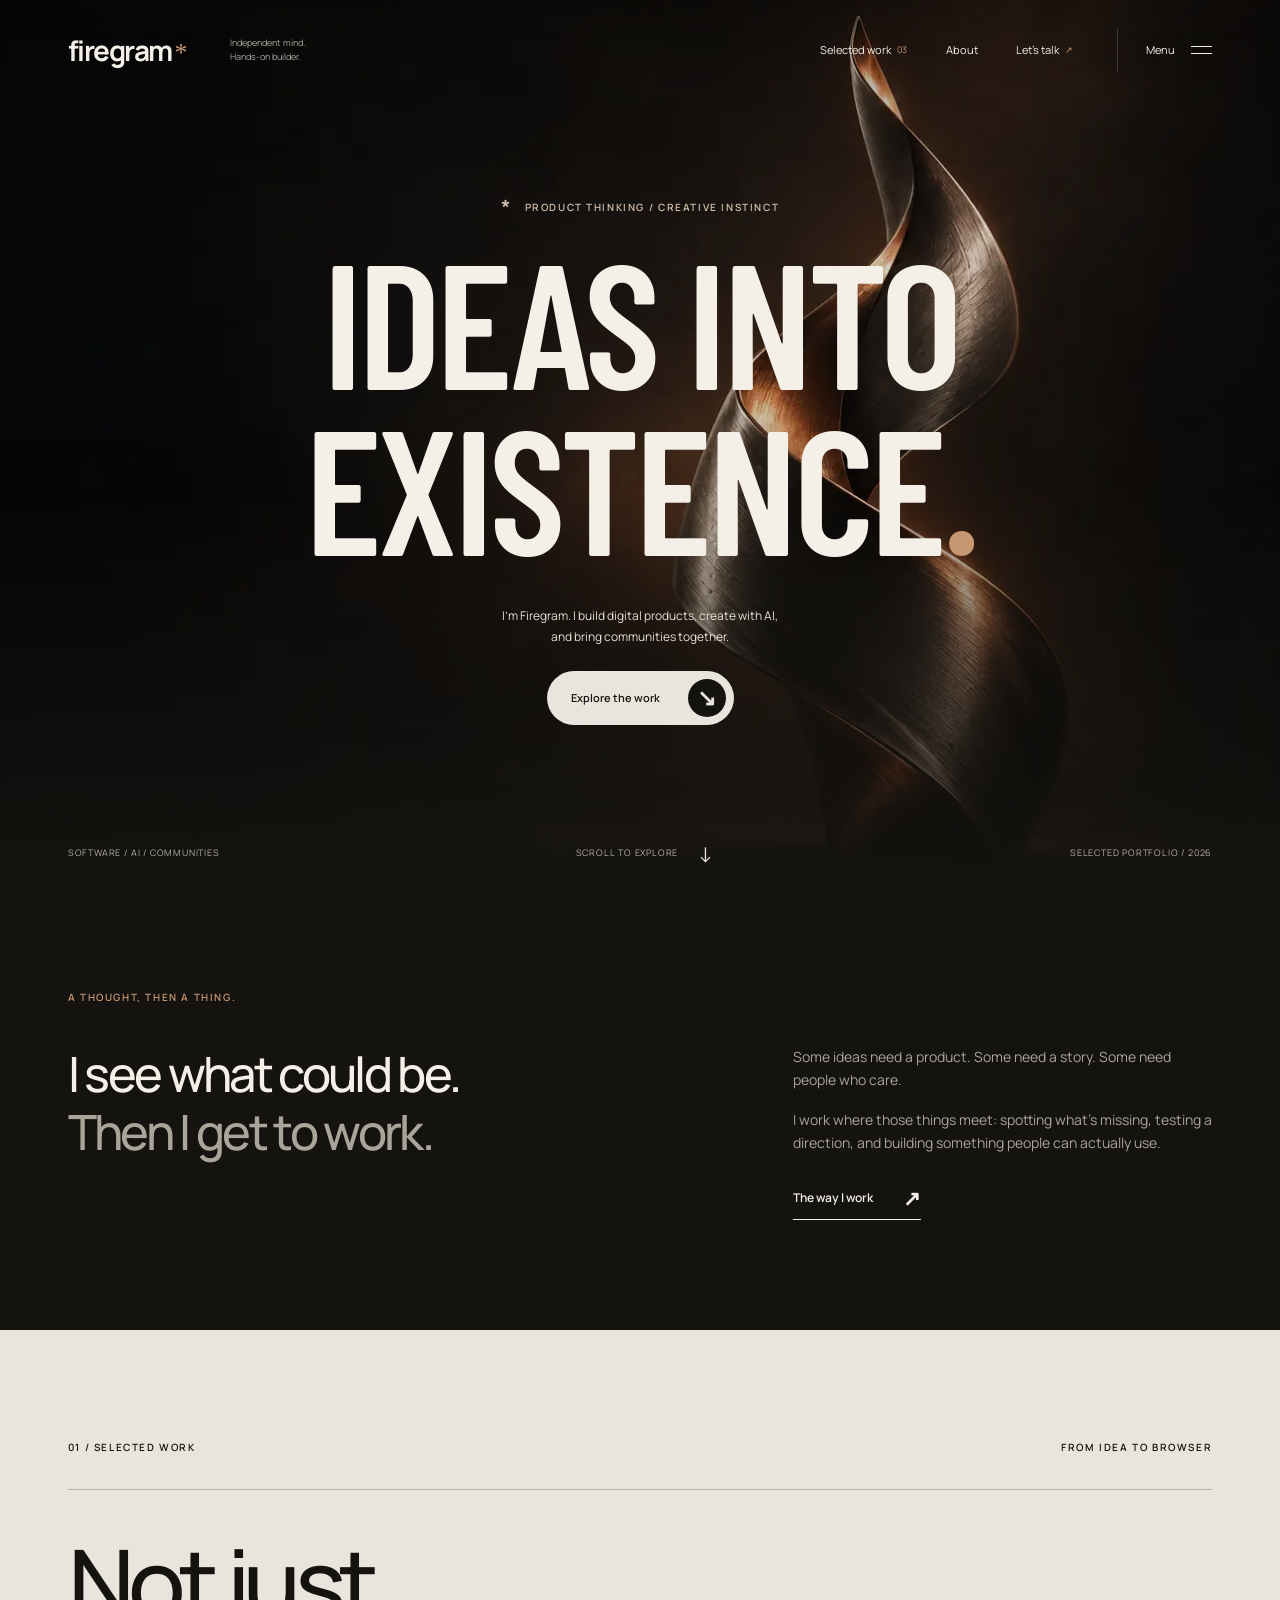
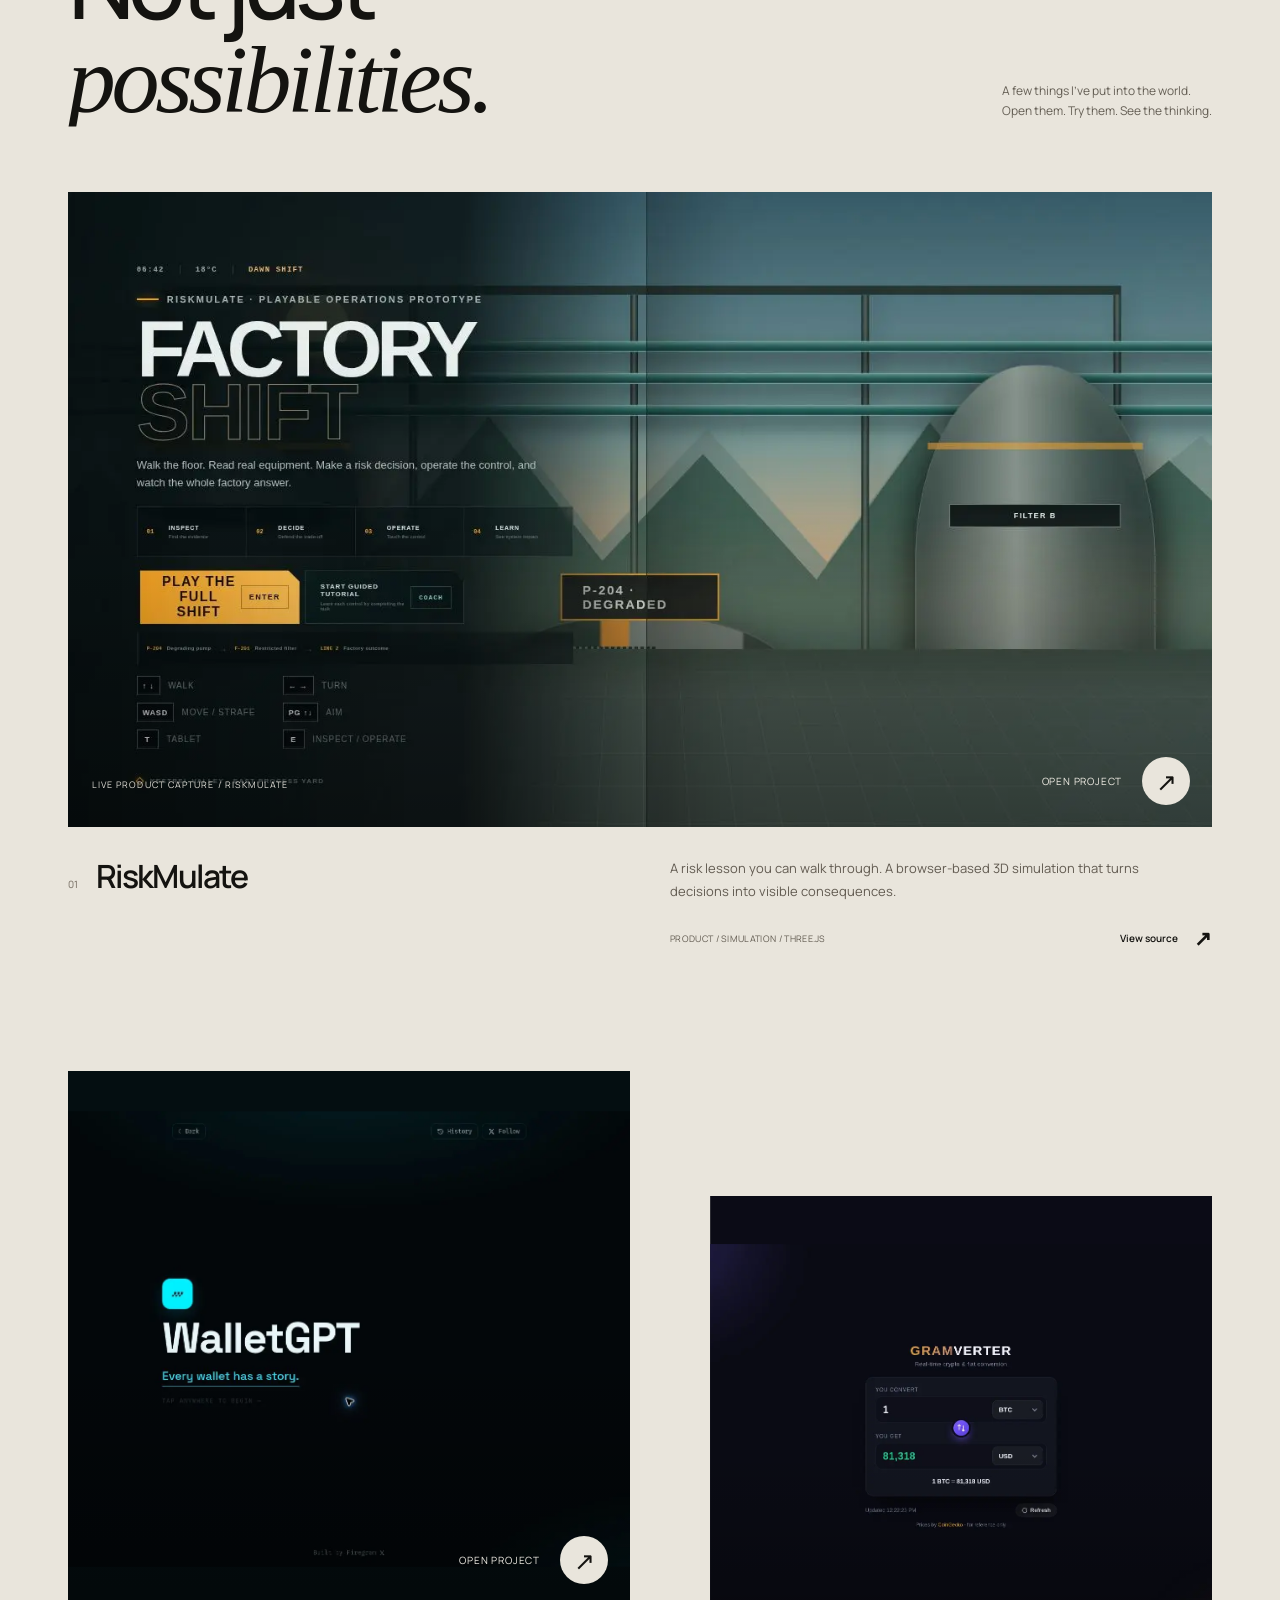
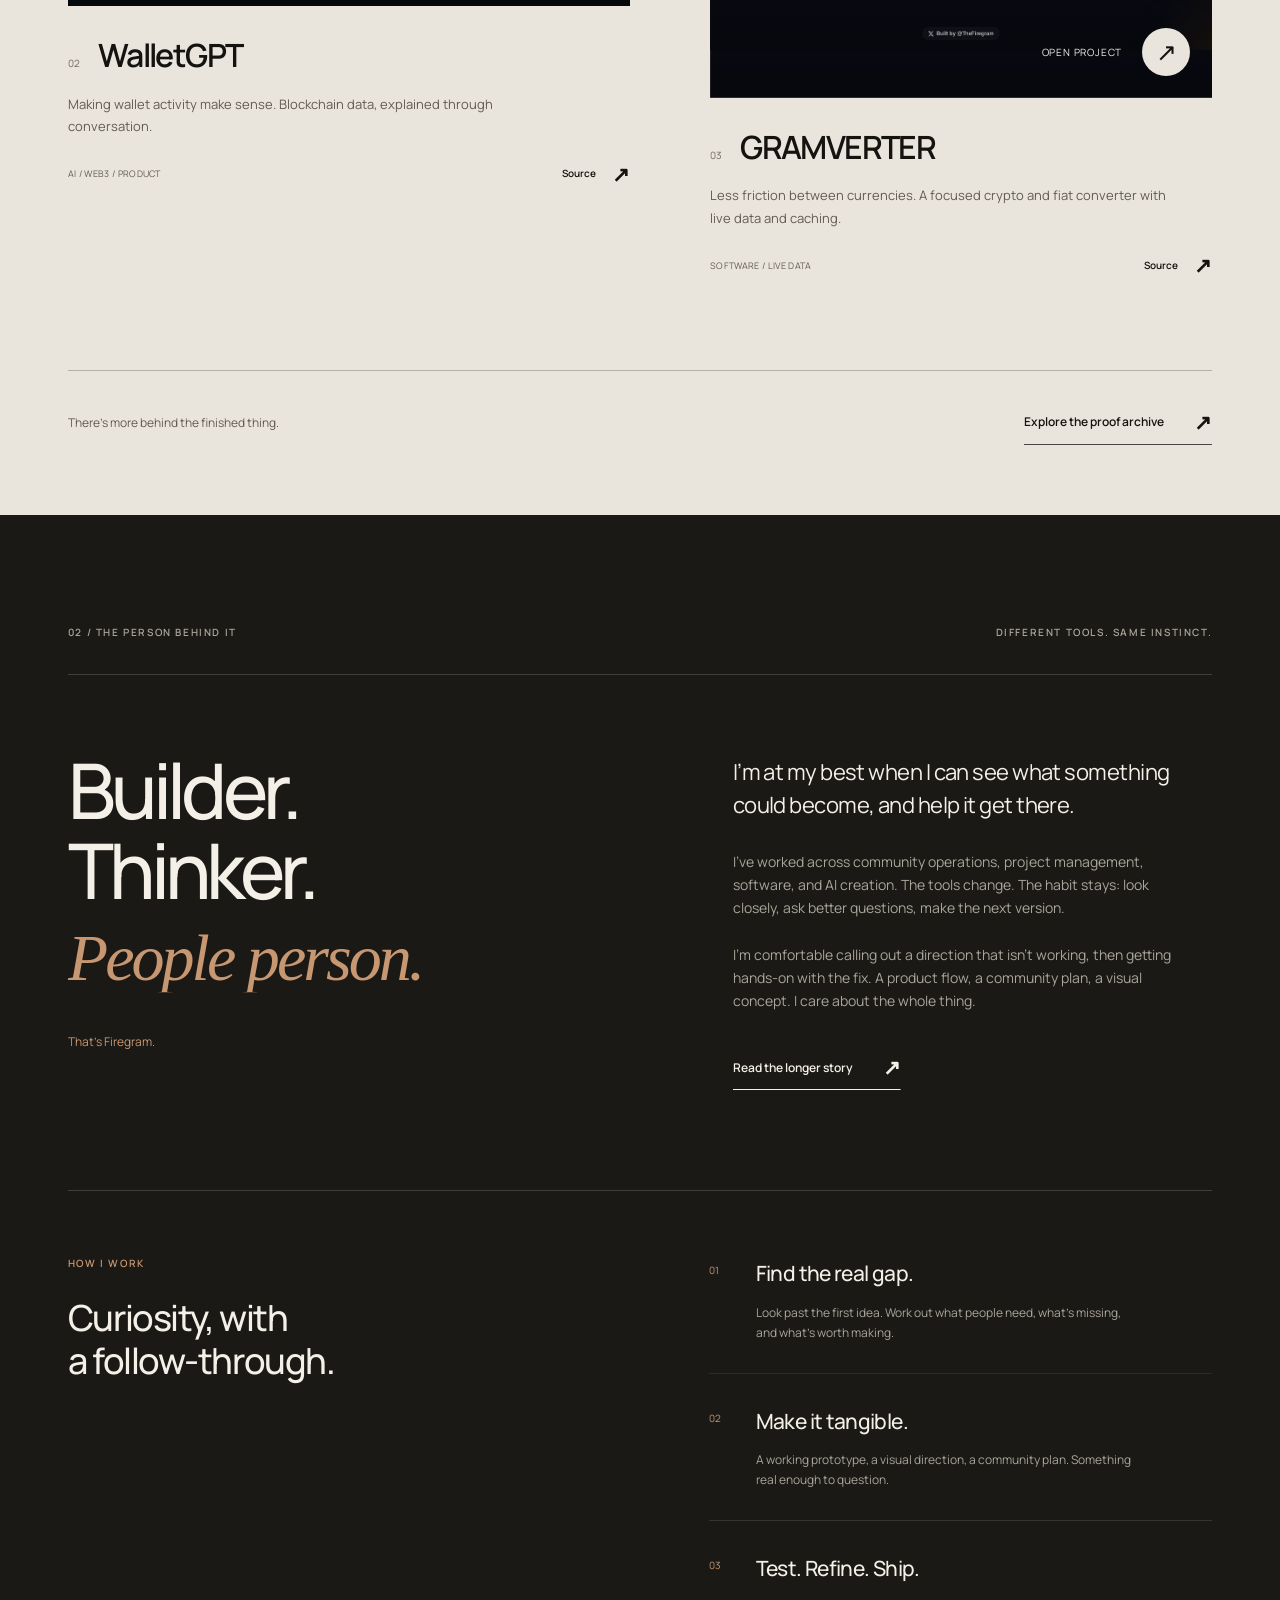
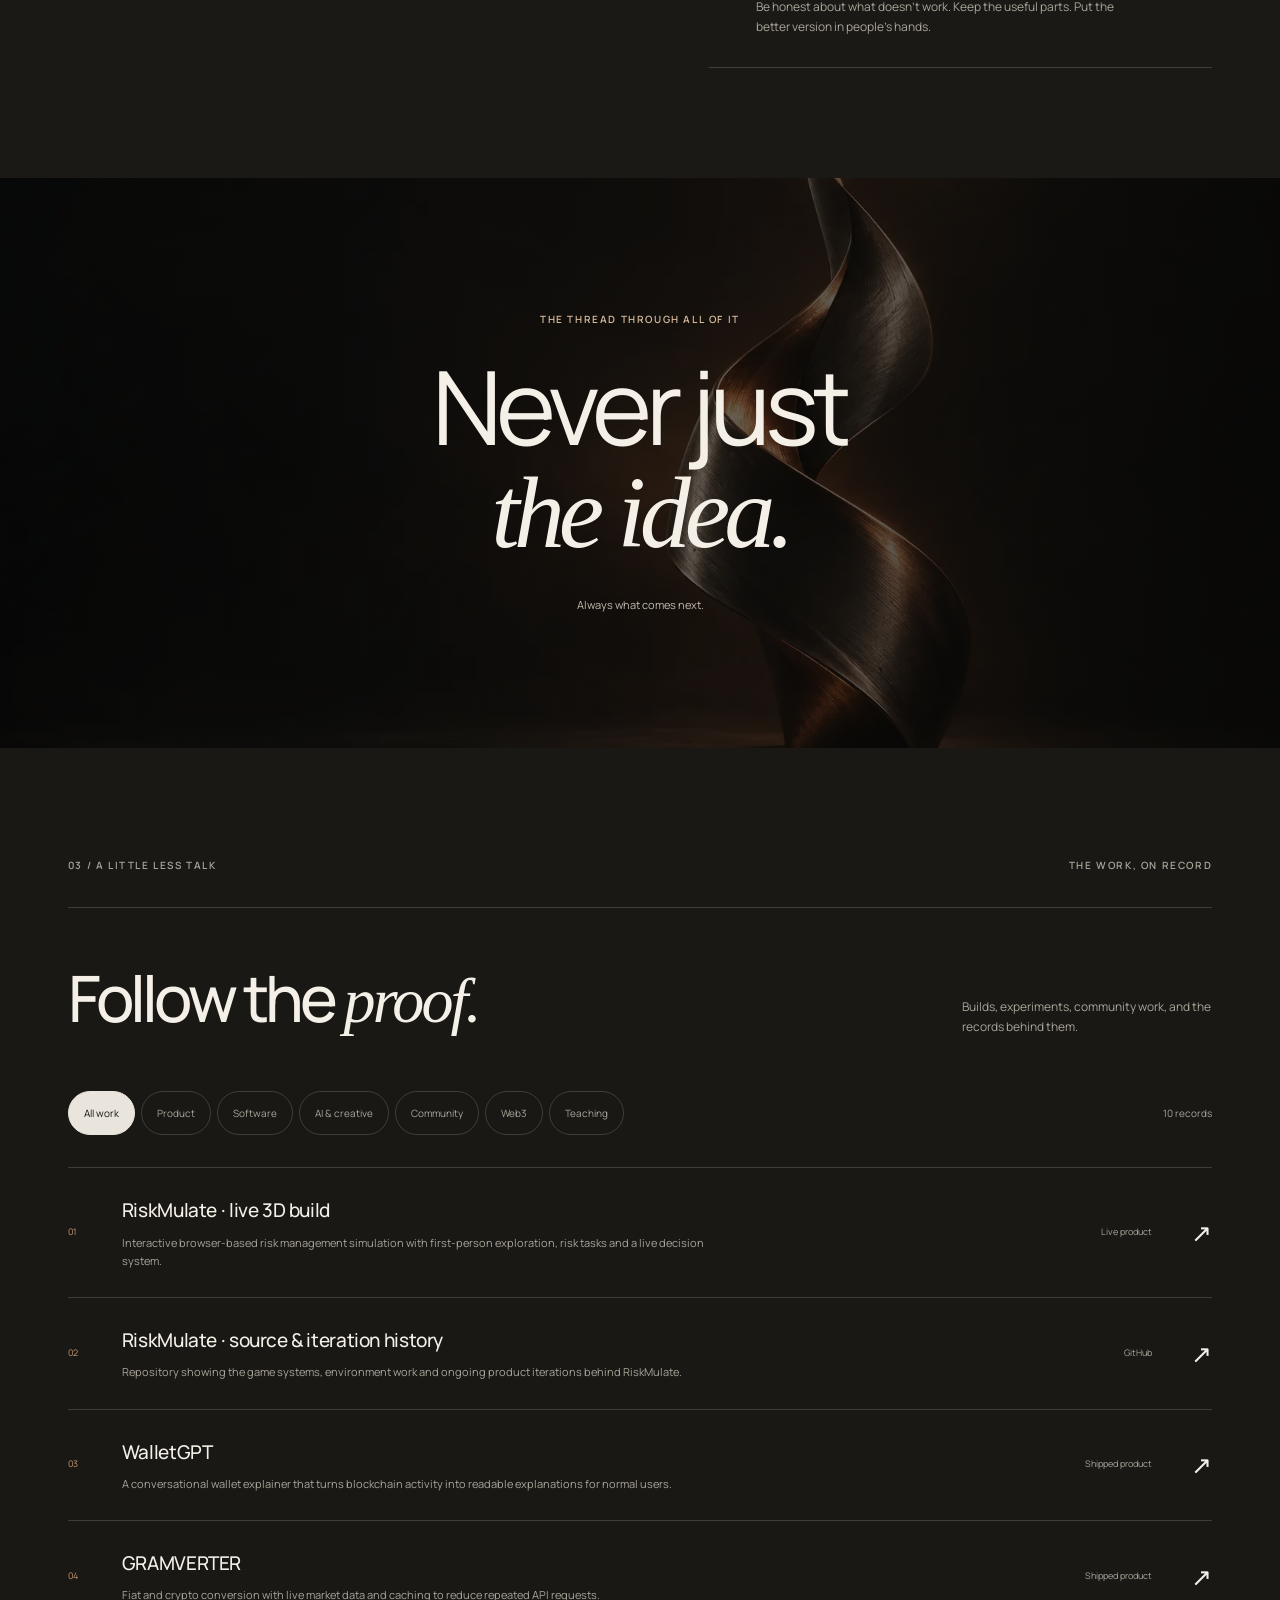
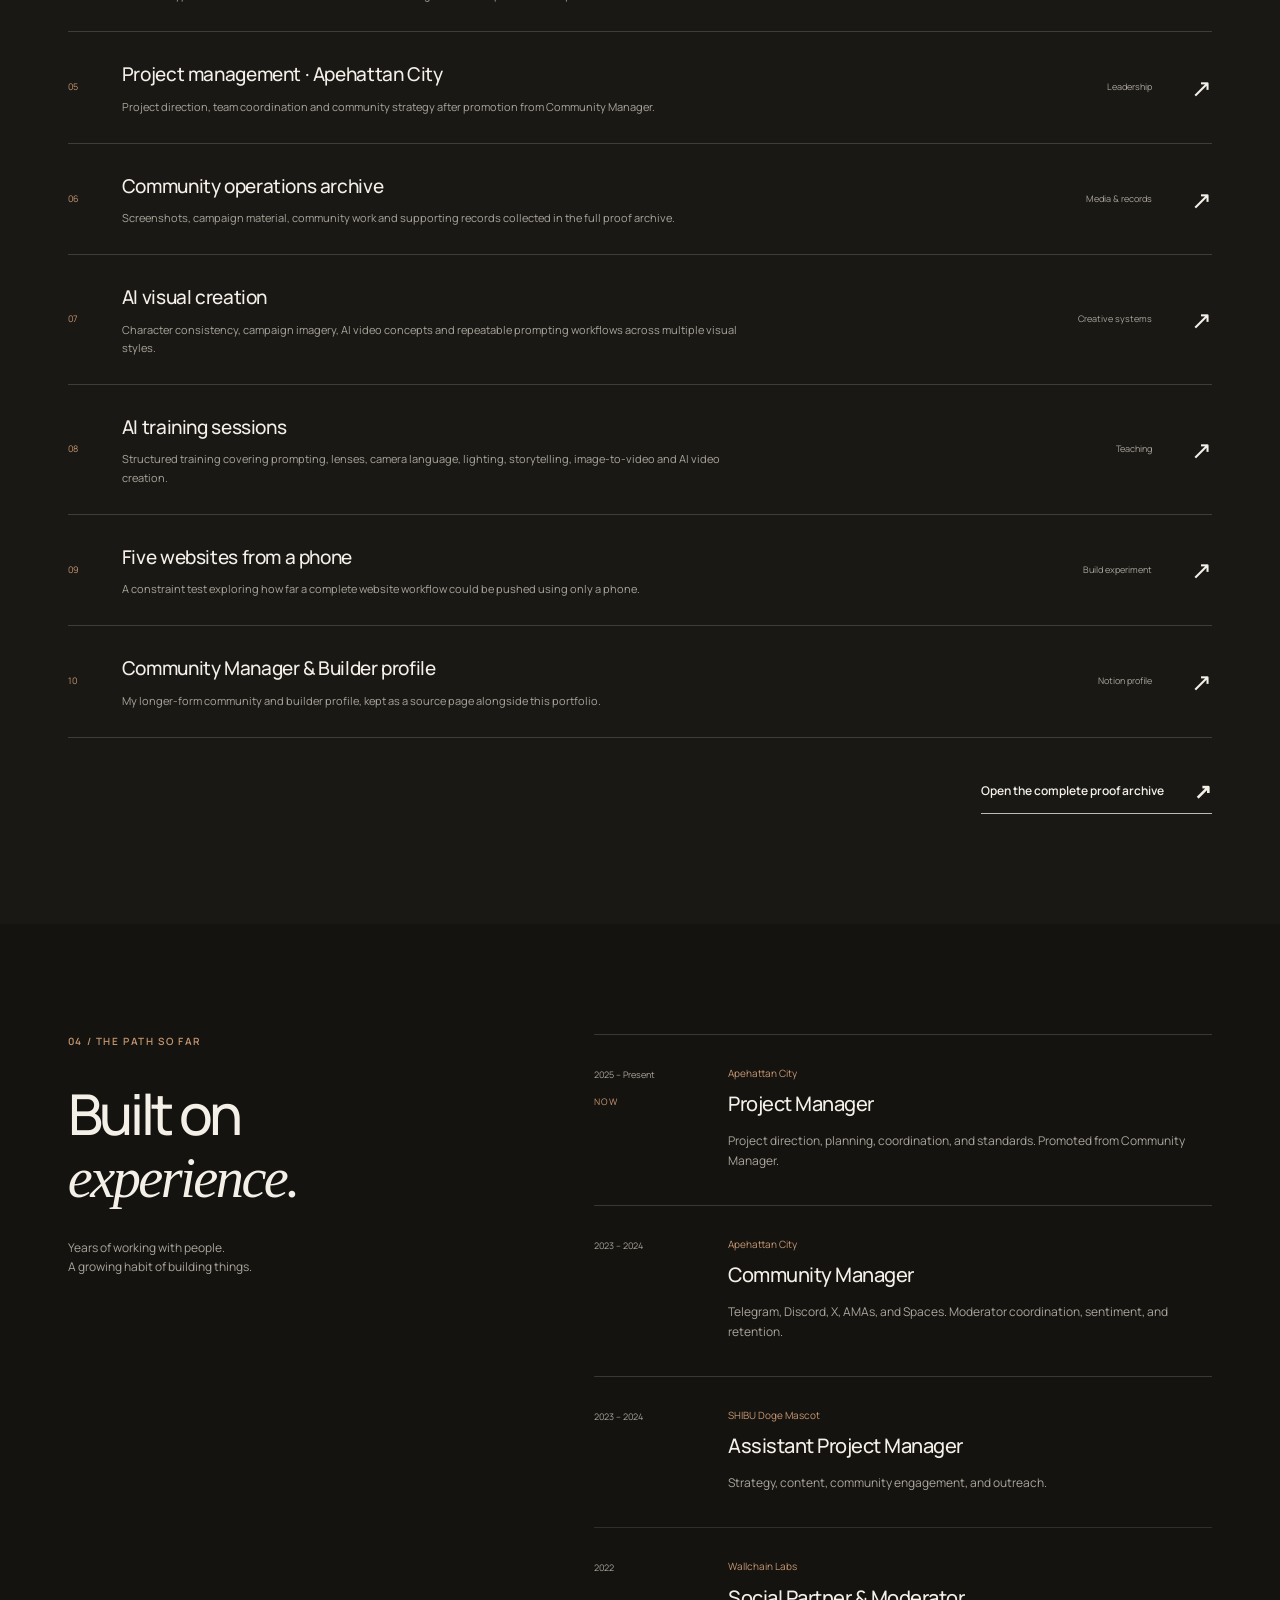
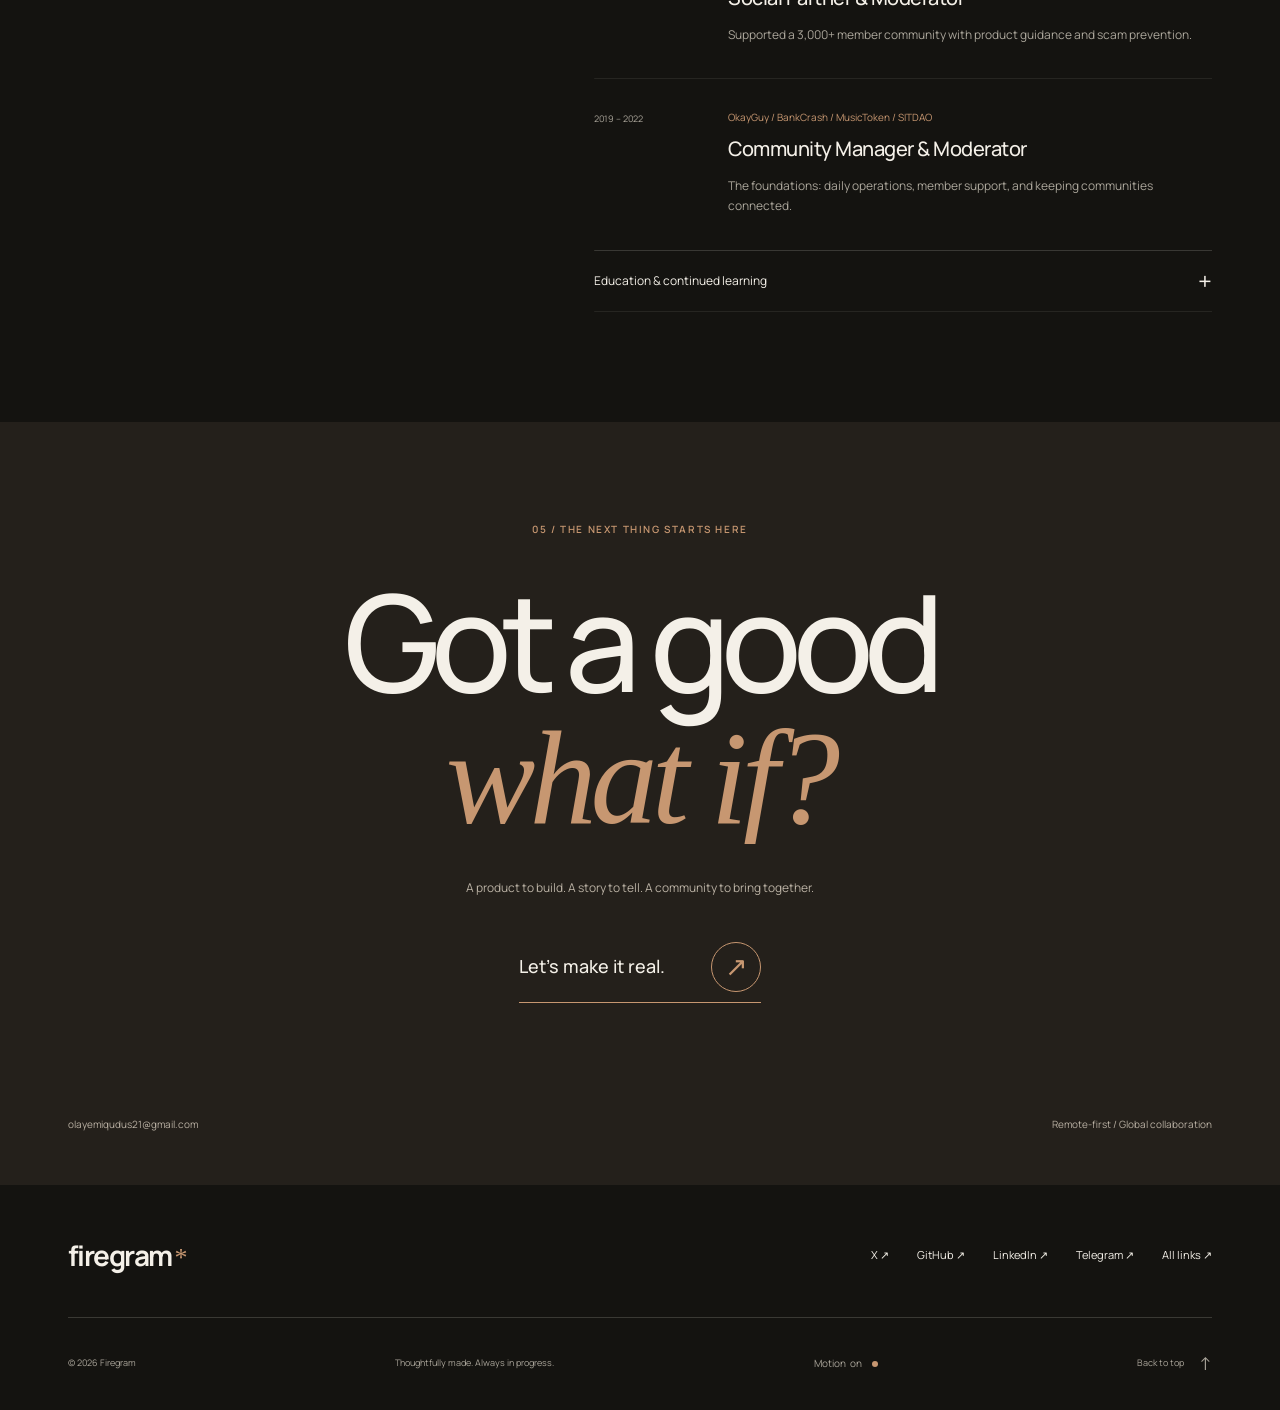
==== index.html @ 78921255 "Rebuild Firegram portfolio with cinematic design and native scroll motion" ====
<!doctype html>
<html lang="en">
<head>
  <meta charset="utf-8">
  <meta name="viewport" content="width=device-width, initial-scale=1">
  <meta name="theme-color" content="#141310">
  <meta name="description" content="Firegram is a product-minded builder working across software, AI, and communities. Explore the work, the thinking, and the proof.">
  <meta property="og:title" content="Firegram · Ideas into existence.">
  <meta property="og:description" content="Digital products. AI experiments. Communities with direction. Selected work by Firegram.">
  <meta property="og:type" content="website">
  <meta property="og:image" content="https://firegram-portfolio.vercel.app/assets/hero-sculpture.webp">
  <title>Firegram · Ideas into existence.</title>
  <link rel="icon" href="assets/favicon.svg" type="image/svg+xml">
  <link rel="preconnect" href="https://fonts.googleapis.com">
  <link rel="preconnect" href="https://fonts.gstatic.com" crossorigin>
  <link href="https://fonts.googleapis.com/css2?family=Barlow+Condensed:wght@500;600&family=Manrope:wght@400;500;600;700&display=swap" rel="stylesheet">
  <link rel="preload" as="image" href="assets/hero-sculpture.webp" fetchpriority="high">
  <link rel="stylesheet" href="styles/portfolio.css">
  <noscript><style>@media(max-width:767px){.desktop-nav{display:flex;position:absolute;top:76px;left:0;right:0;justify-content:center;background:#141310;gap:24px}}</style></noscript>
  <script src="proof-data.js" defer></script>
  <script src="portfolio.js" defer></script>
</head>
<body>
  <a class="skip-link" href="#main">Skip to content</a>
  <header class="site-header" id="site-header">
    <a class="wordmark" href="#home" aria-label="Firegram home">firegram<span class="brand-spark" aria-hidden="true">*</span></a>
    <span class="header-note">Independent mind.<br>Hands-on builder.</span>
    <nav class="desktop-nav" aria-label="Main navigation">
      <a href="#work">Selected work <span>03</span></a>
      <a href="#about">About</a>
      <a href="#contact">Let’s talk <span aria-hidden="true">↗</span></a>
    </nav>
    <button class="menu-toggle" id="menu-toggle" type="button" aria-haspopup="dialog" aria-controls="site-menu" aria-expanded="false" hidden><span>Menu</span><span class="menu-lines" aria-hidden="true"><i></i><i></i></span></button>
    <div class="reading-progress" aria-hidden="true"><i id="reading-progress"></i></div>
  </header>
  <dialog class="site-menu" id="site-menu" aria-labelledby="menu-title">
    <div class="menu-top"><span class="wordmark">firegram<span class="brand-spark" aria-hidden="true">*</span></span><button class="menu-close" type="button" id="menu-close" autofocus>Close <span aria-hidden="true">×</span></button></div>
    <p class="eyebrow" id="menu-title">A look inside</p>
    <nav class="menu-nav" aria-label="All sections">
      <a href="#work"><span>01</span>Selected work<i aria-hidden="true">↗</i></a>
      <a href="#about"><span>02</span>About & approach<i aria-hidden="true">↗</i></a>
      <a href="#proof"><span>03</span>Proof of work<i aria-hidden="true">↗</i></a>
      <a href="#experience"><span>04</span>Experience<i aria-hidden="true">↗</i></a>
      <a href="#contact"><span>05</span>Let’s talk<i aria-hidden="true">↗</i></a>
    </nav>
    <div class="menu-bottom"><span>Remote-first. Open to the world.</span><a href="mailto:olayemiqudus21@gmail.com">Say hello ↗</a></div>
  </dialog>
  <main id="main">
    <section class="hero chapter" id="home" aria-labelledby="hero-title" data-chapter="01">
      <div class="hero-media" aria-hidden="true"><img id="hero-image" src="assets/hero-sculpture.webp" alt="" width="1672" height="941" fetchpriority="high"></div>
      <div class="hero-shade" aria-hidden="true"></div>
      <div class="hero-content">
        <p class="eyebrow hero-entry entry-1"><span class="small-spark" aria-hidden="true">*</span> Product thinking / Creative instinct</p>
        <h1 id="hero-title"><span class="title-line"><span class="hero-entry entry-2">Ideas into</span></span><span class="title-line"><span class="hero-entry entry-3">existence<span class="title-stop">.</span></span></span></h1>
        <p class="hero-description hero-entry entry-4">I’m Firegram. I build digital products, create with AI,<br class="desktop-break"> and bring communities together.</p>
        <a class="pill-link hero-entry entry-5" href="#work"><span>Explore the work</span><span class="button-arrow" aria-hidden="true">↘</span></a>
      </div>
      <div class="hero-bottom"><span>Software / AI / Communities</span><a href="#work" class="scroll-cue">Scroll to explore <span aria-hidden="true">↓</span></a><span class="hero-edition">Selected portfolio / 2026</span></div>
    </section>
    <section class="intro section-pad" aria-labelledby="intro-title">
      <p class="eyebrow" data-reveal>A thought, then a thing.</p>
      <div class="intro-grid">
        <h2 id="intro-title" data-reveal>I see what could be.<br><span>Then I get to work.</span></h2>
        <div class="intro-copy" data-reveal><p>Some ideas need a product. Some need a story. Some need people who care.</p><p>I work where those things meet: spotting what’s missing, testing a direction, and building something people can actually use.</p><a class="text-link" href="#about">The way I work <span aria-hidden="true">↗</span></a></div>
      </div>
    </section>
    <section class="work chapter section-pad" id="work" aria-labelledby="work-title" data-chapter="02">
      <div class="section-topline"><p class="eyebrow" data-reveal>01 / Selected work</p><span class="eyebrow" data-reveal>From idea to browser</span></div>
      <div class="section-heading" data-reveal><h2 id="work-title">Not just<br><span class="serif-word">possibilities.</span></h2><p>A few things I’ve put into the world.<br>Open them. Try them. See the thinking.</p></div>
      <article class="project project-featured" aria-labelledby="risk-title">
        <a class="project-image risk-image" href="https://riskmulate.vercel.app" target="_blank" rel="noopener noreferrer" aria-label="Open RiskMulate live project in a new tab" data-reveal>
          <img src="assets/riskmulate.webp" width="1363" height="936" alt="RiskMulate’s Factory Shift start screen, showing an industrial simulation and its inspect, decide, operate, learn sequence." loading="lazy" decoding="async">
          <span class="project-open"><span>Open project</span><span aria-hidden="true">↗</span></span><span class="image-caption">Live product capture / RiskMulate</span>
        </a>
        <div class="project-details" data-reveal><div class="project-name"><span class="project-number">01</span><h3 id="risk-title">RiskMulate</h3></div><div class="project-description"><p>A risk lesson you can walk through. A browser-based 3D simulation that turns decisions into visible consequences.</p><div class="project-bottom"><span class="project-tags">Product / Simulation / Three.js</span><a class="text-link" href="https://github.com/TheFiregram/RiskMulate" target="_blank" rel="noopener noreferrer">View source <span aria-hidden="true">↗</span></a></div></div></div>
      </article>
      <div class="project-pair">
        <article class="project" aria-labelledby="wallet-title">
          <a class="project-image wallet-image" href="https://wallet-gpt-2.vercel.app" target="_blank" rel="noopener noreferrer" aria-label="Open WalletGPT live project in a new tab" data-reveal><img src="assets/walletgpt.webp" width="1363" height="936" alt="WalletGPT’s dark interface with the line Every wallet has a story." loading="lazy" decoding="async"><span class="project-open"><span>Open project</span><span aria-hidden="true">↗</span></span></a>
          <div class="project-details" data-reveal><div class="project-name"><span class="project-number">02</span><h3 id="wallet-title">WalletGPT</h3></div><div class="project-description"><p>Making wallet activity make sense. Blockchain data, explained through conversation.</p><div class="project-bottom"><span class="project-tags">AI / Web3 / Product</span><a class="text-link" href="https://github.com/TheFiregram/WalletGPT" target="_blank" rel="noopener noreferrer" aria-label="View WalletGPT source">Source <span aria-hidden="true">↗</span></a></div></div></div>
        </article>
        <article class="project project-offset" aria-labelledby="gram-title">
          <a class="project-image gram-image" href="https://gramverter.vercel.app" target="_blank" rel="noopener noreferrer" aria-label="Open GRAMVERTER live project in a new tab" data-reveal><img src="assets/gramverter.webp" width="1363" height="936" alt="GRAMVERTER’s crypto and fiat currency converter. Values shown are from a saved product capture, not current market prices." loading="lazy" decoding="async"><span class="project-open"><span>Open project</span><span aria-hidden="true">↗</span></span></a>
          <div class="project-details" data-reveal><div class="project-name"><span class="project-number">03</span><h3 id="gram-title">GRAMVERTER</h3></div><div class="project-description"><p>Less friction between currencies. A focused crypto and fiat converter with live data and caching.</p><div class="project-bottom"><span class="project-tags">Software / Live data</span><a class="text-link" href="https://github.com/TheFiregram/GRAMVERTER" target="_blank" rel="noopener noreferrer" aria-label="View GRAMVERTER source">Source <span aria-hidden="true">↗</span></a></div></div></div>
        </article>
      </div>
      <div class="work-end" data-reveal><span>There’s more behind the finished thing.</span><a class="text-link" href="#proof">Explore the proof archive <span aria-hidden="true">↗</span></a></div>
    </section>
    <section class="about chapter section-pad" id="about" aria-labelledby="about-title" data-chapter="03">
      <div class="section-topline"><p class="eyebrow" data-reveal>02 / The person behind it</p><span class="eyebrow" data-reveal>Different tools. Same instinct.</span></div>
      <div class="about-grid">
        <div class="about-statement"><h2 id="about-title" data-reveal>Builder.<br>Thinker.<br><span class="serif-word">People person.</span></h2><p class="about-signature" data-reveal>That’s Firegram.</p></div>
        <div class="about-copy"><p class="large-copy" data-reveal>I’m at my best when I can see what something could become, and help it get there.</p><p data-reveal>I’ve worked across community operations, project management, software, and AI creation. The tools change. The habit stays: look closely, ask better questions, make the next version.</p><p data-reveal>I’m comfortable calling out a direction that isn’t working, then getting hands-on with the fix. A product flow, a community plan, a visual concept. I care about the whole thing.</p><a class="text-link" data-reveal href="https://ember-wrist-573.notion.site/Firegram-Community-Manager-and-Builder-25a2c1a6abe7805e96d5d0a60985b316" target="_blank" rel="noopener noreferrer">Read the longer story <span aria-hidden="true">↗</span></a></div>
      </div>
      <div class="approach" id="strengths" aria-labelledby="approach-title">
        <div class="approach-heading" data-reveal><p class="eyebrow">How I work</p><h3 id="approach-title">Curiosity, with<br>a follow-through.</h3></div>
        <div class="approach-steps">
          <div class="approach-step" data-reveal><span>01</span><div><h4>Find the real gap.</h4><p>Look past the first idea. Work out what people need, what’s missing, and what’s worth making.</p></div></div>
          <div class="approach-step" data-reveal><span>02</span><div><h4>Make it tangible.</h4><p>A working prototype, a visual direction, a community plan. Something real enough to question.</p></div></div>
          <div class="approach-step" data-reveal><span>03</span><div><h4>Test. Refine. Ship.</h4><p>Be honest about what doesn’t work. Keep the useful parts. Put the better version in people’s hands.</p></div></div>
        </div>
      </div>
    </section>
    <section class="interlude" aria-label="Always a work in progress">
      <div class="interlude-image" aria-hidden="true"></div>
      <div class="interlude-copy" data-reveal><p class="eyebrow">The thread through all of it</p><p>Never just<br><em>the idea.</em></p><span>Always what comes next.</span></div>
    </section>
    <section class="proof chapter section-pad" id="proof" aria-labelledby="proof-title" data-chapter="04">
      <div class="section-topline"><p class="eyebrow" data-reveal>03 / A little less talk</p><span class="eyebrow" data-reveal>The work, on record</span></div>
      <div class="proof-heading" data-reveal><h2 id="proof-title">Follow the <span class="serif-word">proof.</span></h2><p>Builds, experiments, community work, and the records behind them.</p></div>
      <div class="proof-controls" id="proof-controls" hidden><div class="proof-filters" role="group" aria-label="Filter proof of work"><button type="button" data-filter="all" aria-pressed="true">All work</button><button type="button" data-filter="product" aria-pressed="false">Product</button><button type="button" data-filter="software" aria-pressed="false">Software</button><button type="button" data-filter="ai" aria-pressed="false">AI & creative</button><button type="button" data-filter="community" aria-pressed="false">Community</button><button type="button" data-filter="web3" aria-pressed="false">Web3</button><button type="button" data-filter="teaching" aria-pressed="false">Teaching</button></div><p class="proof-count" id="proof-count" role="status" aria-live="polite" aria-atomic="true"></p></div>
      <div class="proof-list" id="proof-list"></div>
      <noscript><p>Browse the complete collection in the proof archive below. Filters are available with JavaScript enabled.</p></noscript>
      <div class="archive-link" data-reveal><a class="text-link" href="https://ember-wrist-573.notion.site/CV-and-Proof-of-Work-21d2c1a6abe7800ba490c4bd30827fef" target="_blank" rel="noopener noreferrer">Open the complete proof archive <span aria-hidden="true">↗</span></a></div>
    </section>
    <section class="experience chapter section-pad" id="experience" aria-labelledby="experience-title" data-chapter="05">
      <div class="experience-layout"><div class="experience-heading" data-reveal><p class="eyebrow">04 / The path so far</p><h2 id="experience-title">Built on<br><span class="serif-word">experience.</span></h2><p>Years of working with people.<br>A growing habit of building things.</p></div><div class="experience-list">
        <article class="experience-row" data-reveal><span class="experience-date">2025 – Present</span><div><p class="experience-company">Apehattan City</p><h3>Project Manager</h3><p>Project direction, planning, coordination, and standards. Promoted from Community Manager.</p></div><span class="role-marker" aria-label="Current role">Now</span></article>
        <article class="experience-row" data-reveal><span class="experience-date">2023 – 2024</span><div><p class="experience-company">Apehattan City</p><h3>Community Manager</h3><p>Telegram, Discord, X, AMAs, and Spaces. Moderator coordination, sentiment, and retention.</p></div></article>
        <article class="experience-row" data-reveal><span class="experience-date">2023 – 2024</span><div><p class="experience-company">SHIBU Doge Mascot</p><h3>Assistant Project Manager</h3><p>Strategy, content, community engagement, and outreach.</p></div></article>
        <article class="experience-row" data-reveal><span class="experience-date">2022</span><div><p class="experience-company">Wallchain Labs</p><h3>Social Partner & Moderator</h3><p>Supported a 3,000+ member community with product guidance and scam prevention.</p></div></article>
        <article class="experience-row" data-reveal><span class="experience-date">2019 – 2022</span><div><p class="experience-company">OkayGuy / BankCrash / MusicToken / SITDAO</p><h3>Community Manager & Moderator</h3><p>The foundations: daily operations, member support, and keeping communities connected.</p></div></article>
        <details class="education" data-reveal><summary>Education & continued learning <span aria-hidden="true">+</span></summary><dl><div><dt>Computer Science</dt><dd>Global Wealth University / 2017–2020</dd></div><div><dt>Project Management</dt><dd>CIPM / 2020–2021</dd></div><div><dt>Public Speaking</dt><dd>The Phenomenals / 2021–2022</dd></div></dl></details>
      </div></div>
    </section>
    <section class="contact chapter section-pad" id="contact" aria-labelledby="contact-title" data-chapter="06">
      <p class="eyebrow" data-reveal>05 / The next thing starts here</p>
      <h2 id="contact-title" data-reveal>Got a good<br><span class="serif-word">what if?</span></h2>
      <p class="contact-copy" data-reveal>A product to build. A story to tell. A community to bring together.</p>
      <a class="contact-cta" href="mailto:olayemiqudus21@gmail.com" data-reveal><span>Let’s make it real.</span><span class="contact-arrow" aria-hidden="true">↗</span></a>
      <div class="contact-meta"><a href="mailto:olayemiqudus21@gmail.com">olayemiqudus21@gmail.com</a><span>Remote-first / Global collaboration</span></div>
    </section>
  </main>
  <footer class="footer">
    <div class="footer-top"><a class="wordmark" href="#home" aria-label="Firegram, back to top">firegram<span class="brand-spark" aria-hidden="true">*</span></a><nav class="social-links" aria-label="Social links"><a href="https://x.com/TheFiregram" target="_blank" rel="noopener noreferrer">X ↗</a><a href="https://github.com/TheFiregram" target="_blank" rel="noopener noreferrer">GitHub ↗</a><a href="https://www.linkedin.com/in/firegram" target="_blank" rel="noopener noreferrer">LinkedIn ↗</a><a href="https://t.me/TheFiregram" target="_blank" rel="noopener noreferrer">Telegram ↗</a><a href="https://linktr.ee/firegram" target="_blank" rel="noopener noreferrer">All links ↗</a></nav></div>
    <div class="footer-bottom"><span>© <span id="year">2026</span> Firegram</span><span>Thoughtfully made. Always in progress.</span><button type="button" class="motion-toggle" id="motion-toggle" aria-pressed="true" hidden>Motion <span id="motion-state">on</span><span class="motion-indicator" aria-hidden="true"></span></button><a class="back-top" href="#home">Back to top <span aria-hidden="true">↑</span></a></div>
  </footer>
</body>
</html>
---- styles/portfolio.css ----
/* Firegram / cinematic portfolio
   One stylesheet, native document scrolling, progressive motion. */
:root {
  color-scheme: dark;
  --ink: #141310;
  --ink-soft: #1b1916;
  --paper: #e9e5dc;
  --white: #f4f0e8;
  --muted: #aaa59a;
  --accent: #c79771;
  --rule: rgb(244 240 232 / 17%);
  --gutter: clamp(24px, 5.3vw, 88px);
  --body: "Manrope", sans-serif;
  --display: "Barlow Condensed", "Arial Narrow", sans-serif;
  --ease-dramatic: cubic-bezier(.77, 0, .175, 1);
  --spring-smooth: cubic-bezier(.22, 1, .36, 1);
  --ease-utility: cubic-bezier(.65, 0, .35, 1);
}
@supports (transition-timing-function: linear(0, 1)) {
  :root { --spring-smooth: linear(0, .18 10%, .53 25%, .82 45%, .97 65%, 1.012 82%, 1); }
}
* { box-sizing: border-box; }
html { scroll-padding-top: 100px; }
body { margin: 0; background: var(--ink); color: var(--white); font: 400 15px/1.65 var(--body); -webkit-font-smoothing: antialiased; }
body.menu-open { overflow: hidden; }
::selection { background: var(--accent); color: var(--ink); }
a { color: inherit; text-decoration: none; }
button { color: inherit; font: inherit; cursor: pointer; }
button, a { -webkit-tap-highlight-color: transparent; }
button { border-radius: 0; }
button:disabled { cursor: default; }
button, input, summary { touch-action: manipulation; }
a, button, summary { transition: color 180ms var(--ease-utility), background-color 180ms var(--ease-utility), transform 180ms var(--spring-smooth); }
a:active, button:active { transform: scale(.97); }
a:focus-visible, button:focus-visible, summary:focus-visible { outline: 2px solid var(--accent); outline-offset: 6px; }
[tabindex="-1"]:focus { outline: none; }
h1, h2, h3, h4, p { margin: 0; }
h1, h2, h3, h4 { font-weight: 500; }
img { display: block; max-width: 100%; }
button { background: none; border: 0; }
[hidden] { display: none !important; }
.skip-link { position: fixed; top: 10px; left: 20px; z-index: 100; padding: 14px 20px; background: var(--paper); color: var(--ink); transform: translateY(-150%); }
.skip-link:focus { transform: translateY(0); }
.section-pad { padding: 110px var(--gutter); }
.eyebrow { font-size: 10px; line-height: 1.5; text-transform: uppercase; letter-spacing: .16em; font-weight: 600; }
.serif-word { font-family: Georgia, "Times New Roman", serif; font-style: italic; font-weight: 400; letter-spacing: -.045em; }
.section-topline { display: flex; justify-content: space-between; gap: 24px; padding-bottom: 34px; border-bottom: 1px solid var(--rule); }
.text-link { display: inline-flex; align-items: center; justify-content: space-between; gap: 30px; min-height: 44px; font-size: 12px; font-weight: 600; border-bottom: 1px solid currentColor; }
.text-link span { display: inline-block; font-size: 21px; transition: transform 240ms var(--spring-smooth); }
.site-header { height: 100px; padding: 0 var(--gutter); display: flex; align-items: center; gap: 44px; position: fixed; z-index: 30; inset: 0 0 auto; transition: background-color 250ms var(--ease-utility), height 250ms var(--ease-utility); }
.site-header.is-scrolled { height: 76px; background: rgb(20 19 16 / 94%); -webkit-backdrop-filter: blur(12px); backdrop-filter: blur(12px); }
.wordmark { display: inline-flex; align-items: baseline; gap: 3px; font-weight: 700; font-size: 28px; line-height: 1; letter-spacing: -.055em; min-height: 44px; padding-top: 8px; }
.brand-spark { color: var(--accent); font-size: 26px; font-family: Georgia, serif; font-weight: 400; }
.header-note { font-size: 9px; line-height: 1.55; color: var(--muted); margin-right: auto; }
.desktop-nav { display: flex; gap: clamp(22px, 3vw, 46px); align-items: center; font-size: 11px; }
.desktop-nav a { min-height: 44px; display: flex; align-items: center; gap: 6px; position: relative; }
.desktop-nav a::after { content: ""; position: absolute; bottom: 6px; left: 0; right: 0; height: 1px; background: currentColor; transform: scaleX(0); transform-origin: left; transition: transform 260ms var(--ease-utility); }
.desktop-nav a[aria-current="location"]::after { transform: scaleX(1); }
.desktop-nav span { color: var(--accent); font-size: 9px; }
.menu-toggle { display: flex; align-items: center; justify-content: center; gap: 16px; font-size: 11px; min-height: 44px; border-left: 1px solid var(--rule); padding: 0 0 0 28px; }
.menu-lines { display: grid; gap: 6px; width: 21px; }
.menu-lines i { width: 21px; height: 1px; display: block; background: currentColor; transition: transform 240ms var(--spring-smooth); }
.reading-progress { position: absolute; height: 1px; bottom: 0; inset-inline: 0; }
.reading-progress i { display: block; background: var(--accent); height: 100%; transform: scaleX(0); transform-origin: left; }
.hero { position: relative; min-height: 760px; min-height: max(760px, 100svh); isolation: isolate; display: flex; align-items: center; justify-content: center; padding: 142px var(--gutter) 120px; overflow: clip; background: #0d0c0a; }
.hero-media, .hero-shade { position: absolute; inset: 0; z-index: -1; pointer-events: none; }
.hero-media { overflow: hidden; }
.hero-media img { width: 100%; height: 100%; object-fit: cover; object-position: center 48%; opacity: .85; transform: scale(1.035); }
.hero-shade { background: linear-gradient(180deg, rgb(0 0 0 / 26%), transparent 25%, rgb(0 0 0 / 10%) 55%, #141310 100%); }
.hero-content { position: relative; text-align: center; width: 100%; }
.hero-content > .eyebrow { display: flex; align-items: center; justify-content: center; gap: 12px; color: #d3c0ac; margin-bottom: 28px; }
.small-spark { font-size: 21px; line-height: 1; }
h1 { font-family: var(--display); text-transform: uppercase; font-size: clamp(100px, 13.8vw, 210px); font-weight: 600; line-height: .83; letter-spacing: -.025em; }
.title-line { display: block; padding: 0 0 .11em; overflow: clip; }
.title-line > span { display: block; }
.title-stop { color: var(--accent); }
.hero-description { font-size: 12px; line-height: 1.75; margin: 27px auto 24px; max-width: 470px; color: #e7e0d5; }
.pill-link { display: inline-flex; align-items: center; justify-content: space-between; gap: 28px; padding: 8px 8px 8px 24px; min-height: 54px; background: var(--paper); color: var(--ink); border-radius: 99px; font-size: 11px; font-weight: 600; }
.button-arrow { width: 38px; height: 38px; display: grid; place-items: center; border-radius: 50%; font-size: 23px; background: var(--ink); color: var(--paper); transition: transform 260ms var(--spring-smooth); }
.hero-bottom { position: absolute; left: var(--gutter); right: var(--gutter); bottom: 25px; display: flex; align-items: center; justify-content: space-between; gap: 20px; font-size: 9px; letter-spacing: .09em; text-transform: uppercase; color: #b6b1a6; }
.scroll-cue { display: flex; gap: 20px; align-items: center; min-height: 44px; }
.scroll-cue span { font-size: 21px; color: var(--paper); }
.intro { background: var(--ink); padding-top: 90px; padding-bottom: 110px; }
.intro > .eyebrow { color: var(--accent); margin-bottom: 40px; }
.intro-grid { display: grid; grid-template-columns: 1.4fr 1fr; gap: 12%; }
.intro h2 { font-size: clamp(30px, 3.8vw, 56px); line-height: 1.2; letter-spacing: -.055em; }
.intro h2 span { color: var(--muted); }
.intro-copy { max-width: 420px; font-size: 14px; color: var(--muted); }
.intro-copy p + p { margin-top: 17px; }
.intro-copy .text-link { margin-top: 22px; color: var(--white); }
.work { background: var(--paper); color: var(--ink); --rule: rgb(20 19 16 / 24%); --accent: #765033; padding-bottom: 70px; }
.section-heading { display: flex; justify-content: space-between; align-items: flex-end; gap: 40px; margin: 46px 0 65px; }
.section-heading h2 { font-size: clamp(56px, 7.5vw, 112px); line-height: .97; letter-spacing: -.07em; }
.section-heading > p { font-size: 12px; color: #655f55; padding-bottom: 6px; }
.project-image { display: block; width: 100%; position: relative; overflow: hidden; background: #0e1e21; }
.project-image img { width: 100%; height: 100%; object-fit: cover; transition: transform 650ms var(--spring-smooth); }
.risk-image { aspect-ratio: 1.8; }
.risk-image img { object-position: center 42%; }
.project-image::after { content: ""; position: absolute; inset: 50% 0 0; pointer-events: none; background: linear-gradient(transparent, rgb(0 0 0 / 38%)); }
.project-open { display: flex; align-items: center; gap: 20px; position: absolute; z-index: 1; right: 22px; bottom: 22px; color: var(--white); }
.project-open > span:first-child { font-size: 10px; text-transform: uppercase; letter-spacing: .08em; }
.project-open > span:last-child { background: var(--paper); color: var(--ink); border-radius: 50%; width: 48px; height: 48px; display: grid; place-items: center; font-size: 25px; transition: transform 240ms var(--spring-smooth); }
.image-caption { position: absolute; z-index: 1; left: 24px; bottom: 34px; font-size: 9px; text-transform: uppercase; letter-spacing: .12em; color: #e0ded7; }
.project-details { display: grid; grid-template-columns: 1fr 1fr; padding-top: 30px; gap: 60px; }
.project-name { display: flex; gap: 18px; align-items: baseline; }
.project-number { color: #70685d; font-size: 10px; }
.project h3 { font-size: 32px; letter-spacing: -.05em; font-weight: 600; line-height: 1.2; }
.project-description { font-size: 13px; line-height: 1.75; color: #625b51; }
.project-description > p { max-width: 470px; }
.project-bottom { display: flex; align-items: center; justify-content: space-between; gap: 16px; margin-top: 14px; }
.project-tags { font-size: 9px; text-transform: uppercase; letter-spacing: .035em; }
.project-bottom .text-link { font-size: 10px; gap: 16px; color: var(--ink); border: 0; }
.project-pair { display: grid; grid-template-columns: 1.12fr 1fr; gap: 7%; margin-top: 110px; }
.project-pair .project-details { display: block; }
.project-pair .project-description { margin-top: 18px; }
.project-offset { padding-top: 125px; }
.wallet-image { aspect-ratio: 1.05; background: #040e11; }
.wallet-image img { object-fit: contain; transform: scale(1.18); }
.gram-image { aspect-ratio: 1; background: #0b0b16; }
.gram-image img { object-fit: contain; transform: scale(1.18); }
.work-end { border-top: 1px solid var(--rule); margin-top: 82px; padding-top: 30px; display: flex; align-items: center; justify-content: space-between; gap: 20px; font-size: 12px; color: #625b51; }
.work-end a { color: var(--ink); }
.about { background: var(--ink-soft); }
.about .section-topline { color: var(--muted); }
.about-grid { display: grid; grid-template-columns: 1.1fr 1fr; gap: 12%; padding: 75px 0 100px; }
.about h2 { font-size: clamp(54px, 6vw, 92px); line-height: 1.05; letter-spacing: -.06em; }
.about h2 .serif-word { color: var(--accent); font-size: .86em; white-space: nowrap; }
.about-signature { font-size: 12px; margin-top: 40px; color: var(--accent); }
.about-copy { padding-top: 6px; max-width: 440px; }
.about-copy p { color: var(--muted); font-size: 14px; margin-bottom: 24px; }
.about-copy p.large-copy { color: var(--white); font-size: 22px; line-height: 1.5; letter-spacing: -.025em; margin-bottom: 28px; }
.about-copy .text-link { margin-top: 10px; }
.approach { display: grid; grid-template-columns: 1fr 1fr; gap: 12%; padding-top: 65px; border-top: 1px solid var(--rule); scroll-margin-top: 110px; }
.approach-heading .eyebrow { color: var(--accent); margin-bottom: 25px; }
.approach-heading h3 { font-size: 36px; line-height: 1.2; letter-spacing: -.04em; }
.approach-step { display: grid; grid-template-columns: 25px 1fr; gap: 22px; border-bottom: 1px solid var(--rule); padding: 0 0 30px; margin-bottom: 30px; }
.approach-step:last-child { margin-bottom: 0; }
.approach-step > span { font-size: 10px; color: var(--accent); padding-top: 6px; }
.approach-step h4 { font-size: 21px; letter-spacing: -.03em; margin-bottom: 12px; }
.approach-step p { color: var(--muted); font-size: 12px; max-width: 380px; }
.interlude { height: 570px; position: relative; display: grid; place-items: center; overflow: clip; isolation: isolate; text-align: center; background: #0d0c0a; }
.interlude-image { position: absolute; inset: 0; z-index: -1; background: linear-gradient(90deg, rgb(9 8 6 / 20%), rgb(9 8 6 / 60%)), url("../assets/hero-sculpture.webp") center 65% / cover no-repeat; opacity: .65; }
.interlude-copy > .eyebrow { color: #d8bd9f; margin-bottom: 28px; }
.interlude-copy > p:not(.eyebrow) { font-size: clamp(60px, 8vw, 120px); line-height: 1; letter-spacing: -.06em; }
.interlude-copy em { font-family: Georgia, serif; font-weight: 400; }
.interlude-copy > span { display: block; font-size: 11px; color: #c4bcb0; margin-top: 32px; }
.proof { background: #191815; }
.proof .section-topline { color: var(--muted); }
.proof-heading { display: flex; justify-content: space-between; align-items: flex-end; gap: 50px; margin: 55px 0; }
.proof-heading h2 { font-size: clamp(42px, 5vw, 72px); line-height: 1.1; letter-spacing: -.06em; }
.proof-heading > p { max-width: 250px; color: var(--muted); font-size: 12px; }
.proof-controls { display: flex; justify-content: space-between; align-items: center; gap: 20px; margin-bottom: 32px; }
.proof-filters { display: flex; flex-wrap: wrap; gap: 6px; }
.proof-filters button { font-size: 10px; padding: 0 15px; min-height: 44px; border: 1px solid var(--rule); border-radius: 99px; color: var(--muted); }
.proof-filters button[aria-pressed="true"] { color: var(--ink); background: var(--paper); border-color: var(--paper); }
.proof-count { font-size: 10px; color: var(--muted); white-space: nowrap; }
.proof-row { border-top: 1px solid var(--rule); display: grid; grid-template-columns: 34px 1fr 120px 40px; align-items: center; gap: 20px; padding: 27px 0; transition: background-color 250ms var(--ease-utility), opacity 300ms var(--ease-utility), transform 300ms var(--spring-smooth); }
.proof-row:last-child { border-bottom: 1px solid var(--rule); }
.proof-index { font-size: 9px; color: var(--accent); }
.proof-row h3 { font-size: 19px; letter-spacing: -.02em; }
.proof-row p { font-size: 11px; color: var(--muted); max-width: 670px; margin-top: 7px; padding-right: 50px; }
.proof-type { font-size: 9px; color: var(--muted); text-align: right; }
.proof-arrow { font-size: 25px; text-align: right; transition: transform 240ms var(--spring-smooth); }
.archive-link { display: flex; justify-content: flex-end; margin-top: 32px; }
.experience { background: var(--ink); }
.experience-layout { display: grid; grid-template-columns: .8fr 1.2fr; gap: 10%; align-items: start; }
.experience-heading { position: sticky; top: 120px; }
.experience-heading .eyebrow { color: var(--accent); margin-bottom: 34px; }
.experience-heading h2 { font-size: clamp(40px, 4.4vw, 64px); line-height: 1.1; letter-spacing: -.06em; }
.experience-heading > p:last-child { color: var(--muted); font-size: 12px; margin-top: 28px; }
.experience-row { position: relative; border-top: 1px solid var(--rule); padding: 30px 0 34px; display: grid; grid-template-columns: 110px 1fr; gap: 24px; }
.experience-date { font-size: 9px; color: var(--muted); padding-top: 3px; }
.experience-company { font-size: 10px; color: var(--accent); margin-bottom: 9px; }
.experience-row h3 { font-size: 20px; line-height: 1.4; margin-bottom: 13px; letter-spacing: -.025em; }
.experience-row div > p:last-child { color: var(--muted); font-size: 12px; }
.role-marker { position: absolute; top: 60px; left: 0; font-size: 9px; text-transform: uppercase; letter-spacing: .1em; color: var(--accent); }
.education { border-top: 1px solid var(--rule); border-bottom: 1px solid var(--rule); }
.education summary { list-style: none; cursor: pointer; min-height: 60px; display: flex; align-items: center; justify-content: space-between; gap: 24px; font-size: 12px; }
.education summary::-webkit-details-marker { display: none; }
.education summary > span { font-size: 24px; transition: transform 240ms var(--ease-utility); }
.education[open] summary > span { transform: rotate(45deg); }
.education dl { margin: 0; padding: 15px 0 30px; }
.education dl > div + div { margin-top: 20px; }
.education dt { font-size: 13px; margin-bottom: 4px; }
.education dd { margin: 0; font-size: 11px; color: var(--muted); }
.contact { background: #24201b; text-align: center; padding-top: 100px; padding-bottom: 38px; }
.contact > .eyebrow { color: var(--accent); margin-bottom: 38px; }
.contact h2 { font-size: clamp(70px, 10.5vw, 156px); line-height: .98; letter-spacing: -.07em; }
.contact h2 .serif-word { color: var(--accent); }
.contact-copy { font-size: 12px; color: #b9b0a3; margin: 34px auto; max-width: 400px; }
.contact-cta { display: inline-flex; align-items: center; gap: 46px; padding: 10px 0; font-size: 18px; font-weight: 500; border-bottom: 1px solid var(--accent); }
.contact-arrow { height: 50px; width: 50px; border: 1px solid var(--accent); color: var(--accent); border-radius: 50%; display: grid; place-items: center; font-size: 27px; transition: transform 240ms var(--spring-smooth), background-color 240ms var(--ease-utility); }
.contact-meta { display: flex; justify-content: space-between; gap: 24px; align-items: center; margin-top: 100px; text-align: left; font-size: 10px; color: #b9b0a3; }
.contact-meta a { min-height: 44px; display: inline-flex; align-items: center; }
.footer { padding: 48px var(--gutter) 24px; background: var(--ink); }
.footer-top { display: flex; justify-content: space-between; align-items: center; gap: 30px; padding-bottom: 40px; }
.social-links { display: flex; align-items: center; gap: 28px; font-size: 11px; }
.social-links a { min-height: 44px; display: inline-flex; align-items: center; }
.footer-bottom { border-top: 1px solid var(--rule); padding-top: 24px; display: flex; justify-content: space-between; align-items: center; gap: 24px; color: var(--muted); font-size: 9px; }
.motion-toggle { display: inline-flex; gap: 4px; align-items: center; min-height: 44px; padding: 0; font-size: 10px; }
.motion-indicator { height: 6px; width: 6px; border-radius: 50%; background: var(--accent); margin-left: 6px; }
.motion-toggle[aria-pressed="false"] .motion-indicator { background: var(--muted); }
.back-top { min-height: 44px; display: flex; align-items: center; gap: 15px; }
.back-top span { font-size: 18px; }
.site-menu { position: fixed; inset: 0; margin: 0; padding: 26px var(--gutter) 40px; max-width: none; max-height: none; width: 100%; height: 100dvh; background: var(--ink-soft); color: var(--white); border: 0; overflow: auto; }
.site-menu::backdrop { background: rgb(0 0 0 / 70%); }
.site-menu[open] { display: flex; flex-direction: column; }
.menu-top { display: flex; align-items: center; justify-content: space-between; gap: 24px; margin-bottom: 55px; }
.menu-close { min-height: 44px; display: flex; align-items: center; gap: 16px; font-size: 12px; }
.menu-close > span { font-size: 30px; font-weight: 400; }
.site-menu > .eyebrow { color: var(--accent); margin-bottom: 20px; }
.menu-nav { margin-block: auto; }
.menu-nav a { display: flex; align-items: center; gap: 36px; border-bottom: 1px solid var(--rule); padding: 12px 0; font-size: clamp(26px, 4.5vw, 68px); line-height: 1.2; letter-spacing: -.04em; }
.menu-nav a > span { font: 10px var(--body); color: var(--accent); letter-spacing: 0; }
.menu-nav i { margin-left: auto; font-size: .7em; font-style: normal; color: var(--accent); }
.menu-bottom { display: flex; align-items: center; justify-content: space-between; gap: 24px; margin-top: 50px; font-size: 11px; color: var(--muted); }
.menu-bottom a { min-height: 44px; display: flex; align-items: center; }
/* Motion has no dependency on page visibility: content is visible until observed. */
.motion-enabled .hero-entry { animation: hero-in 500ms var(--spring-smooth) both; }
.motion-enabled .entry-1 { animation-delay: 0ms; }
.motion-enabled .entry-2 { animation-delay: 60ms; }
.motion-enabled .entry-3 { animation-delay: 110ms; }
.motion-enabled .entry-4 { animation-delay: 190ms; }
.motion-enabled .entry-5 { animation-delay: 240ms; }
.will-reveal { opacity: 0; transform: translateY(24px); transition: opacity 650ms var(--ease-utility), transform 750ms var(--spring-smooth), clip-path 750ms var(--ease-dramatic); }
.will-reveal.project-image { clip-path: inset(5% 3% 5% 3%); }
.will-reveal.is-visible { opacity: 1; transform: none; clip-path: inset(0); }
.motion-enabled .site-menu[open] { animation: menu-in 380ms var(--ease-dramatic) both; }
.motion-enabled .site-menu[open] .menu-nav a { animation: hero-in 420ms var(--spring-smooth) both; }
.motion-enabled .site-menu[open] .menu-nav a:nth-child(2) { animation-delay: 50ms; }
.motion-enabled .site-menu[open] .menu-nav a:nth-child(3) { animation-delay: 100ms; }
.motion-enabled .site-menu[open] .menu-nav a:nth-child(4) { animation-delay: 150ms; }
.motion-enabled .site-menu[open] .menu-nav a:nth-child(5) { animation-delay: 200ms; }
.motion-enabled .proof-row.filter-enter { animation: hero-in 350ms var(--spring-smooth) both; }
.keyboard-input *, .keyboard-input *::after { animation-duration: 0ms !important; transition-duration: 0ms !important; }
.reduced-motion .will-reveal { opacity: 1; transform: none; clip-path: none; transition: opacity 150ms var(--ease-utility); }
.reduced-motion .hero-media img { transform: none !important; }
.reduced-motion *, .reduced-motion *::before, .reduced-motion *::after { animation: none !important; transition-duration: 0ms !important; scroll-behavior: auto !important; }
@keyframes hero-in { from { opacity: 0; transform: translateY(24px); } to { opacity: 1; transform: translateY(0); } }
@keyframes menu-in { from { opacity: 0; clip-path: inset(0 0 100% 0); } to { opacity: 1; clip-path: inset(0); } }
@media (hover: hover) and (pointer: fine) {
  .desktop-nav a:hover::after { transform: scaleX(1); }
  .menu-toggle:hover .menu-lines i:first-child { transform: translateX(4px); }
  .menu-toggle:hover .menu-lines i:last-child { transform: translateX(-4px); }
  .text-link:hover span { transform: translate(3px, -3px); }
  .pill-link:hover .button-arrow { transform: rotate(-45deg); }
  .project-image:hover img { transform: scale(1.035); }
  .project-pair .project-image:hover img { transform: scale(1.22); }
  .project-image:hover .project-open > span:last-child { transform: rotate(45deg); }
  .proof-row:hover { background: rgb(244 240 232 / 3%); }
  .proof-row:hover .proof-arrow { transform: translate(3px, -3px); }
  .proof-filters button:hover:not([aria-pressed="true"]) { background: rgb(244 240 232 / 7%); color: var(--white); }
  .contact-cta:hover .contact-arrow { transform: rotate(45deg); background: rgb(199 151 113 / 12%); }
  .social-links a:hover, .menu-nav a:hover, .footer a:hover { color: var(--accent); }
}
@media (min-width: 1700px) {
  .section-pad, .footer { padding-inline: max(var(--gutter), calc((100vw - 1500px) / 2)); }
}
@media (max-width: 1050px) {
  .site-header { gap: 25px; }
  .header-note { display: none; }
  .wordmark { margin-right: auto; }
  .desktop-nav { gap: 24px; }
  .intro-grid, .about-grid, .approach { gap: 7%; }
  .about h2 .serif-word { white-space: normal; }
  .proof-heading { display: block; }
  .proof-heading > p { max-width: 460px; margin-top: 20px; }
  .proof-controls { align-items: flex-start; }
  .proof-count { padding-top: 14px; }
  .experience-layout { gap: 7%; }
  .experience-row { grid-template-columns: 1fr; gap: 12px; }
  .role-marker { left: auto; right: 0; top: 30px; }
}
@media (max-width: 767px) {
  html { scroll-padding-top: 90px; }
  body { font-size: 14px; }
  .section-pad { padding: 70px var(--gutter); }
  .site-header, .site-header.is-scrolled { height: 76px; }
  .site-header { gap: 20px; }
  .wordmark { font-size: 26px; }
  .desktop-nav { display: none; }
  .desktop-nav.fallback-nav { display: flex; gap: 14px; font-size: 10px; }
  .desktop-nav.fallback-nav a:first-child span { display: none; }
  .menu-toggle { padding-left: 24px; }
  .hero { min-height: max(680px, 100svh); padding: 130px 20px 125px; }
  .hero-media img { object-position: 61% center; opacity: .7; }
  .hero-content > .eyebrow { font-size: 8px; letter-spacing: .1em; margin-bottom: 29px; gap: 8px; }
  h1 { font-size: clamp(76px, 20vw, 146px); line-height: .86; letter-spacing: -.025em; }
  .hero-description { font-size: 12px; margin-top: 26px; max-width: 310px; }
  .desktop-break { display: none; }
  .hero-bottom { bottom: 24px; gap: 16px; font-size: 8px; letter-spacing: .035em; }
  .hero-bottom > span:first-child { max-width: 140px; line-height: 1.8; }
  .hero-edition { display: none; }
  .scroll-cue { gap: 12px; }
  .intro { padding-top: 70px; padding-bottom: 76px; }
  .intro > .eyebrow { margin-bottom: 28px; }
  .intro-grid, .about-grid, .approach, .experience-layout { grid-template-columns: 1fr; gap: 34px; }
  .intro h2 { font-size: clamp(30px, 7.7vw, 54px); line-height: 1.2; }
  .intro-copy { max-width: none; font-size: 13px; }
  .section-topline { gap: 18px; padding-bottom: 24px; }
  .section-topline > .eyebrow:last-child:not(:first-child) { display: none; }
  .section-heading { display: block; margin: 34px 0 35px; }
  .section-heading h2 { font-size: clamp(56px, 13vw, 86px); }
  .section-heading > p { margin-top: 26px; font-size: 11px; }
  .risk-image { aspect-ratio: 1.25; margin-inline: calc(-1 * var(--gutter)); width: calc(100% + 2 * var(--gutter)); }
  .risk-image img { object-position: 35% center; }
  .image-caption { display: none; }
  .project-open { right: 16px; bottom: 16px; gap: 12px; }
  .project-open > span:first-child { font-size: 8px; }
  .project-open > span:last-child { width: 42px; height: 42px; font-size: 23px; }
  .project-details { grid-template-columns: 1fr; gap: 14px; padding-top: 24px; }
  .project-name { gap: 13px; }
  .project h3 { font-size: 28px; }
  .project-description { font-size: 12px; }
  .project-tags { font-size: 8px; }
  .project-bottom { gap: 8px; margin-top: 6px; }
  .project-pair { grid-template-columns: 1fr; gap: 50px; margin-top: 54px; }
  .project-offset { padding-top: 0; }
  .wallet-image, .gram-image { aspect-ratio: 1.16; }
  .work-end { display: block; margin-top: 48px; padding-top: 25px; font-size: 11px; }
  .work-end a { margin-top: 16px; font-size: 11px; }
  .about-grid { padding: 42px 0 50px; }
  .about h2 { font-size: clamp(56px, 13.2vw, 90px); }
  .about h2 .serif-word { white-space: normal; }
  .about-signature { margin-top: 24px; }
  .about-copy { max-width: none; }
  .about-copy p.large-copy { font-size: 20px; }
  .about-copy p { font-size: 13px; }
  .approach { padding-top: 42px; }
  .approach-heading h3 { font-size: 32px; }
  .approach-step { gap: 16px; }
  .approach-step h4 { font-size: 20px; }
  .interlude { height: 460px; }
  .interlude-image { background-position: 65% center; }
  .interlude-copy > p:not(.eyebrow) { font-size: 70px; }
  .interlude-copy .eyebrow { font-size: 8px; }
  .proof-heading { margin: 34px 0; }
  .proof-heading h2 { font-size: clamp(38px, 10.5vw, 64px); }
  .proof-heading > p { font-size: 12px; margin-top: 20px; }
  .proof-controls { display: block; margin-bottom: 24px; }
  .proof-filters { gap: 6px; }
  .proof-filters button { font-size: 9px; padding-inline: 13px; }
  .proof-count { padding-top: 16px; }
  .proof-row { grid-template-columns: 20px 1fr 23px; gap: 12px; padding-block: 25px; }
  .proof-row h3 { font-size: 16px; }
  .proof-row p { padding-right: 0; font-size: 11px; line-height: 1.7; }
  .proof-type { display: none; }
  .proof-arrow { font-size: 23px; }
  .archive-link { justify-content: flex-start; }
  .archive-link .text-link { font-size: 10px; }
  .experience-heading { position: static; }
  .experience-heading .eyebrow { margin-bottom: 28px; }
  .experience-heading h2 { font-size: 52px; }
  .experience-heading > p:last-child { margin-top: 20px; }
  .experience-row { gap: 16px; padding: 25px 0 28px; }
  .experience-row h3 { font-size: 19px; }
  .experience-row div > p:last-child { font-size: 12px; }
  .role-marker { top: 25px; }
  .contact { padding-block: 70px 30px; }
  .contact > .eyebrow { font-size: 9px; }
  .contact h2 { font-size: clamp(65px, 16.5vw, 110px); }
  .contact-copy { font-size: 12px; max-width: 280px; margin: 30px auto 22px; }
  .contact-cta { font-size: 16px; gap: 30px; }
  .contact-arrow { width: 45px; height: 45px; }
  .contact-meta { flex-direction: column; align-items: center; gap: 8px; margin-top: 66px; font-size: 10px; }
  .footer { padding: 32px var(--gutter) 22px; }
  .footer-top { display: block; padding-bottom: 24px; }
  .social-links { flex-wrap: wrap; gap: 0 22px; margin-top: 20px; font-size: 10px; }
  .footer-bottom { display: grid; grid-template-columns: 1fr 1fr; gap: 6px 18px; font-size: 8px; }
  .footer-bottom > span:nth-child(2) { text-align: right; }
  .back-top { justify-content: flex-end; }
  .site-menu { padding: 18px var(--gutter) 24px; }
  .menu-top { margin-bottom: 42px; }
  .menu-nav a { font-size: clamp(27px, 7.2vw, 46px); gap: 18px; padding-block: 20px; }
  .menu-bottom { font-size: 9px; margin-top: 36px; }
}
@media (max-width: 359px) {
  :root { --gutter: 20px; }
  h1 { font-size: 21vw; }
  .hero-content > .eyebrow { font-size: 7px; }
  .proof-heading h2 { font-size: 35px; }
  .project-bottom { flex-wrap: wrap; }
  .menu-nav a { font-size: 25px; }
}
@media (max-height: 700px) and (min-width: 768px) {
  .hero { min-height: 700px; }
  h1 { font-size: min(12vw, 154px); }
}
@media (prefers-reduced-motion: reduce) {
  *, *::before, *::after { animation: none !important; transition-duration: 0ms !important; scroll-behavior: auto !important; }
  .will-reveal { opacity: 1; transform: none; clip-path: none; }
  .hero-media img { transform: none !important; }
}
@media print {
  .site-header, .site-menu, .hero-media, .hero-shade, .interlude, .proof-controls, .motion-toggle { display: none !important; }
  body, .section-pad, .footer { background: white; color: black; }
  .section-pad, .footer { padding: 30px 0; }
  .hero { min-height: auto; padding: 30px 0; }
  .hero-bottom { position: static; margin-top: 30px; }
  .hero { display: block; }
  h1 { font-size: 80px; }
  .will-reveal { opacity: 1; transform: none; clip-path: none; }
  .experience-heading { position: static; }
  .project-image { max-height: 350px; }
  .experience-row, .project, .proof-row { break-inside: avoid; }
}
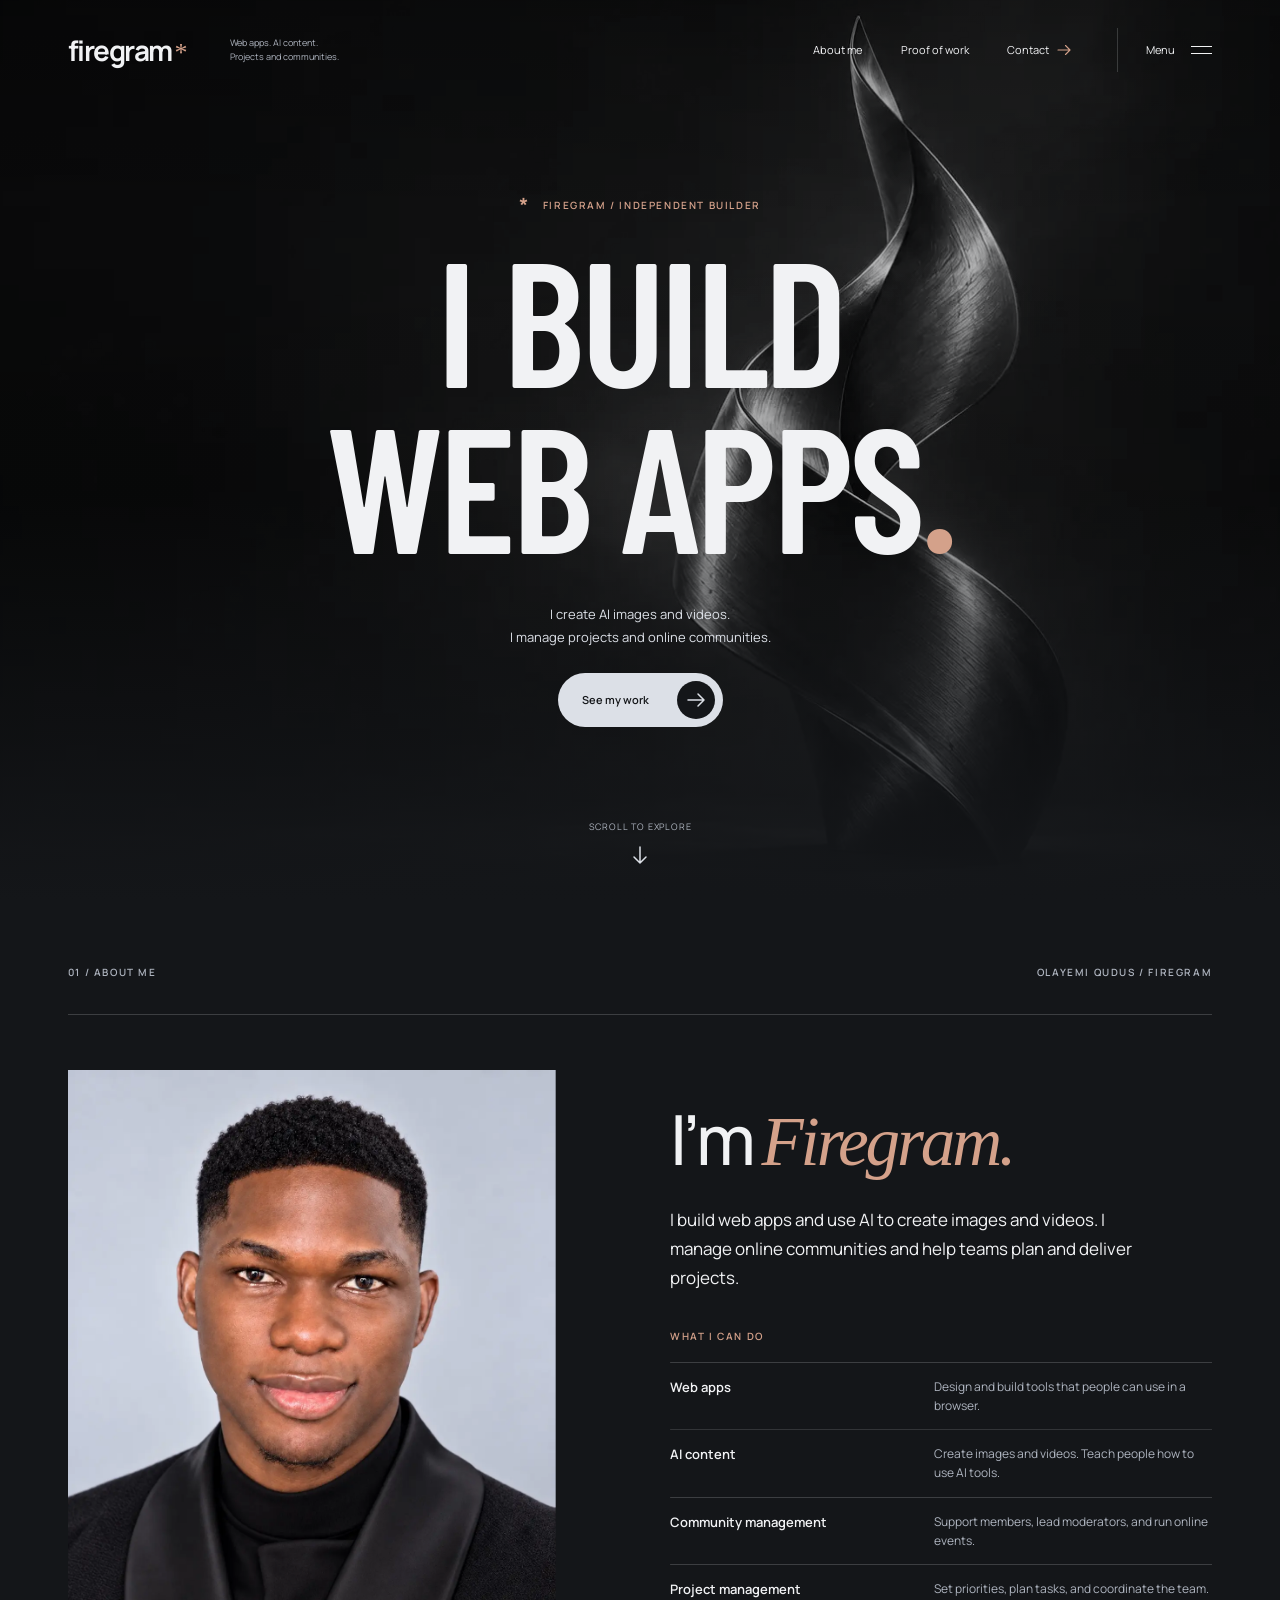
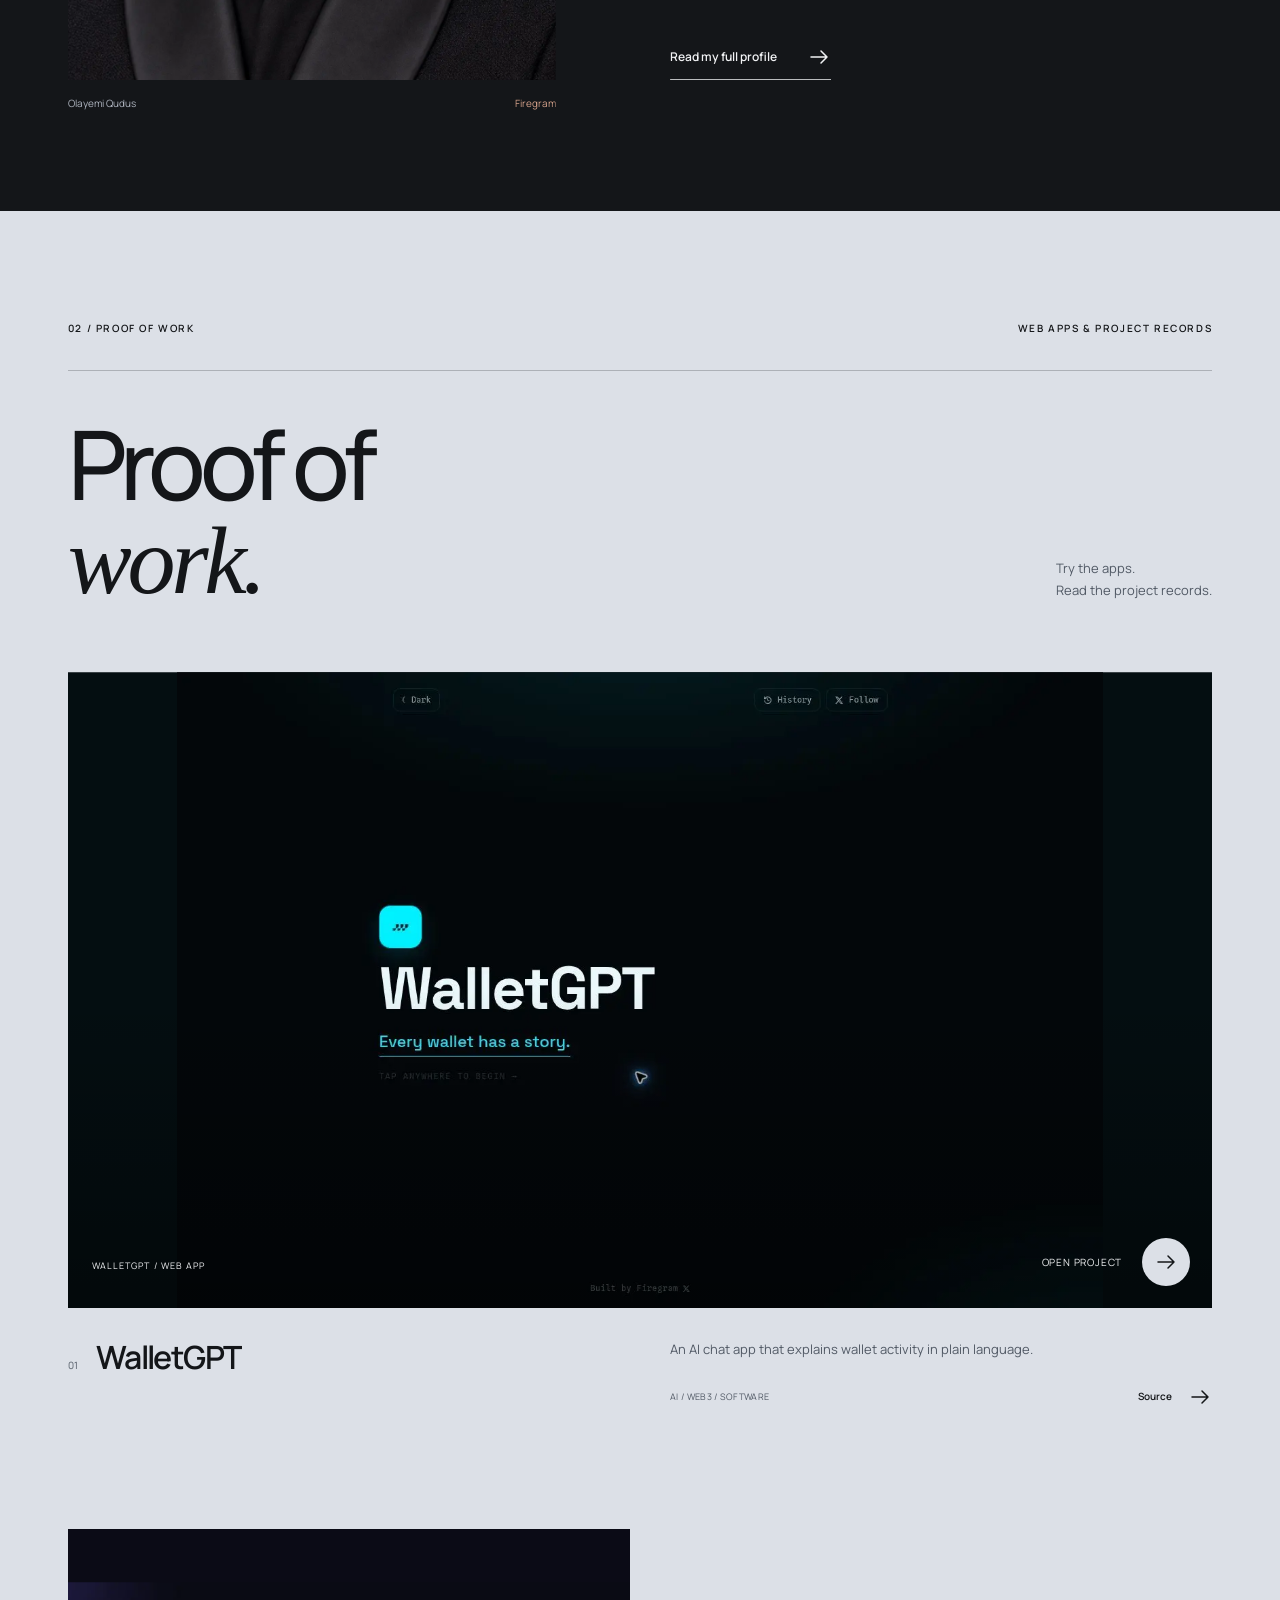
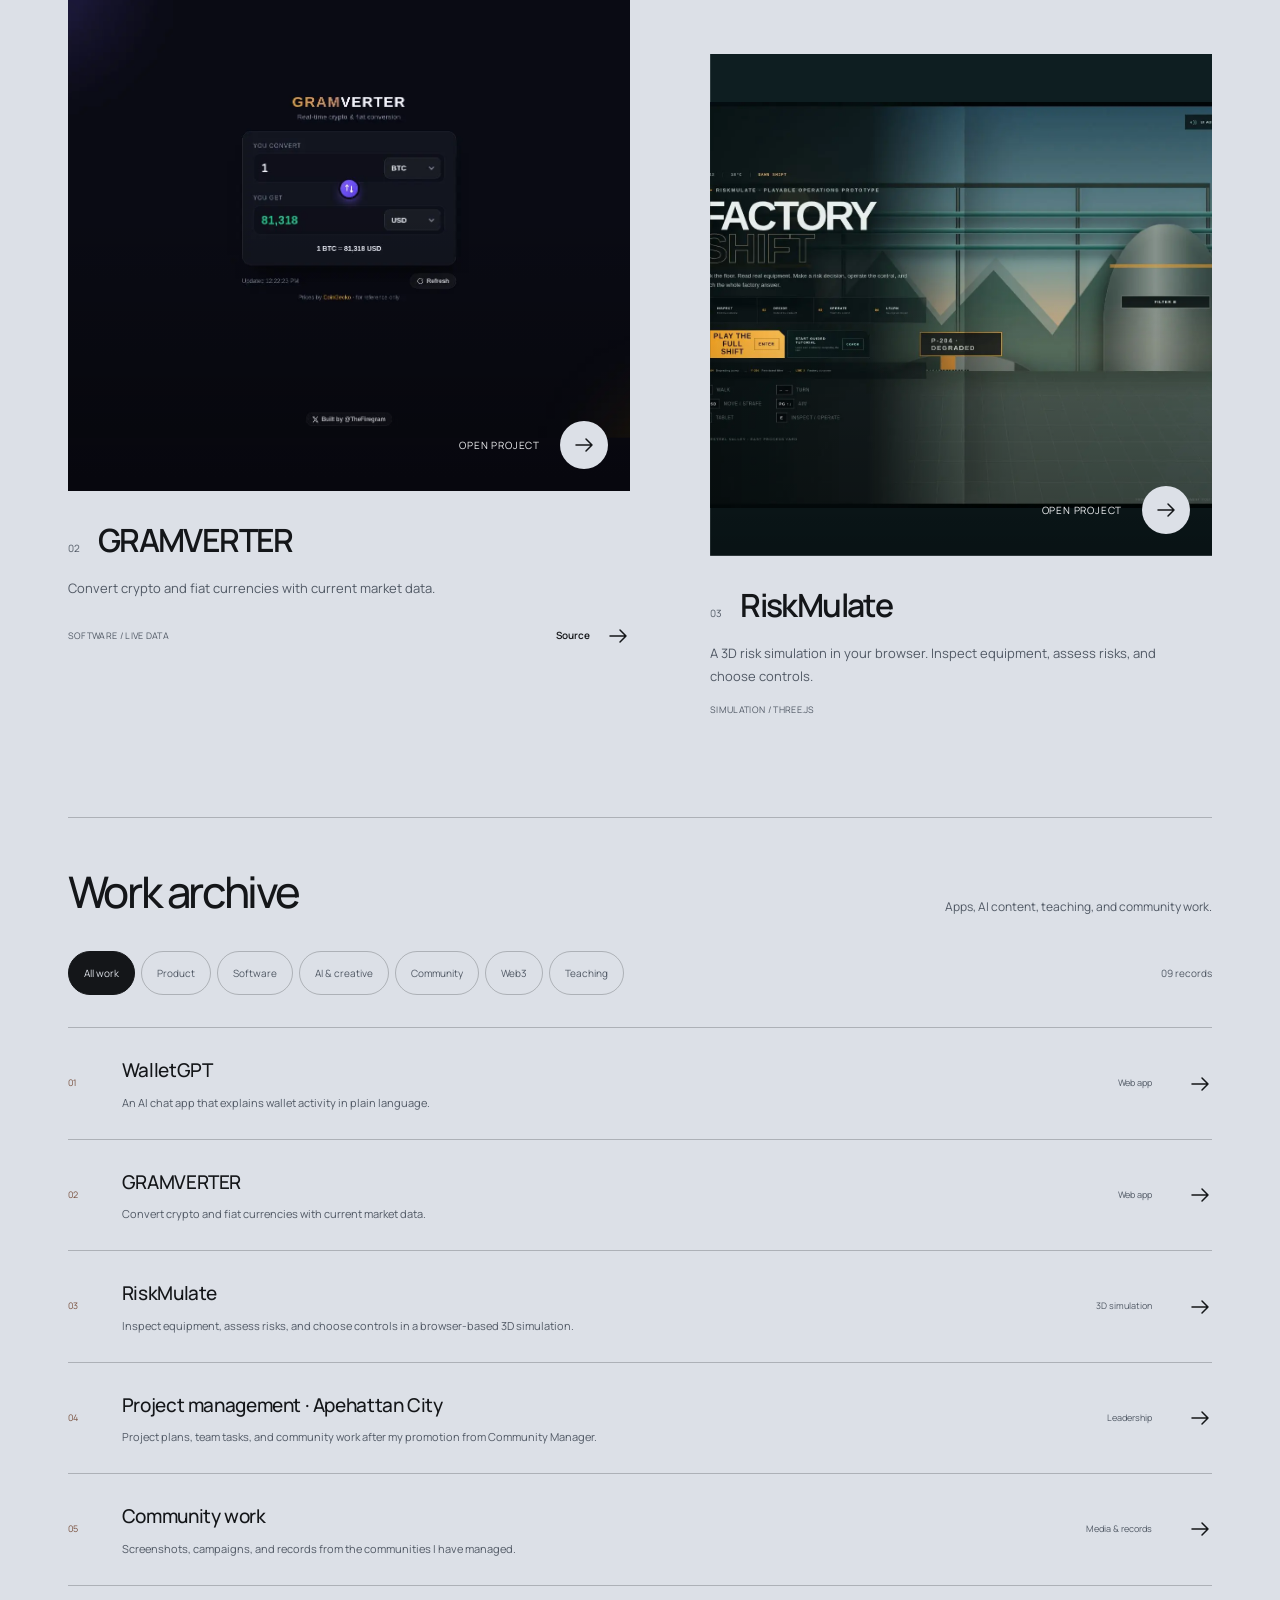
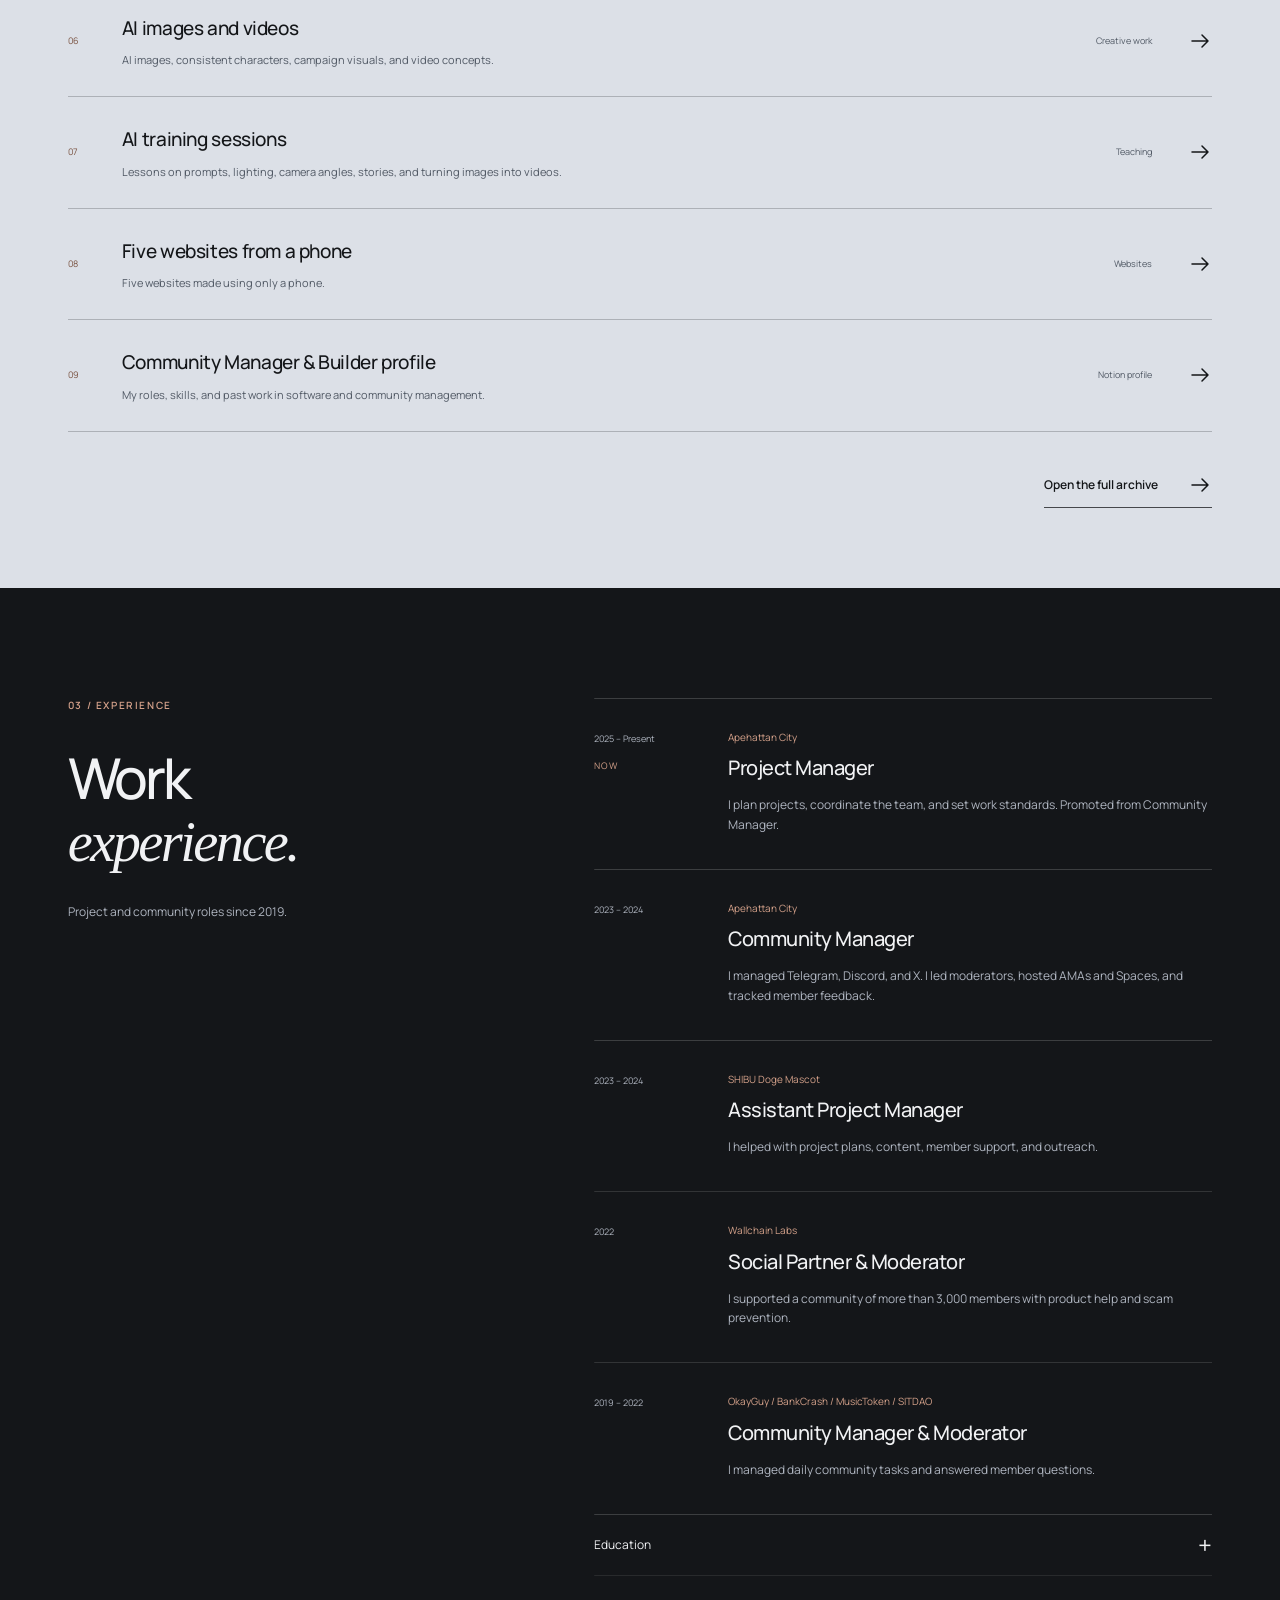
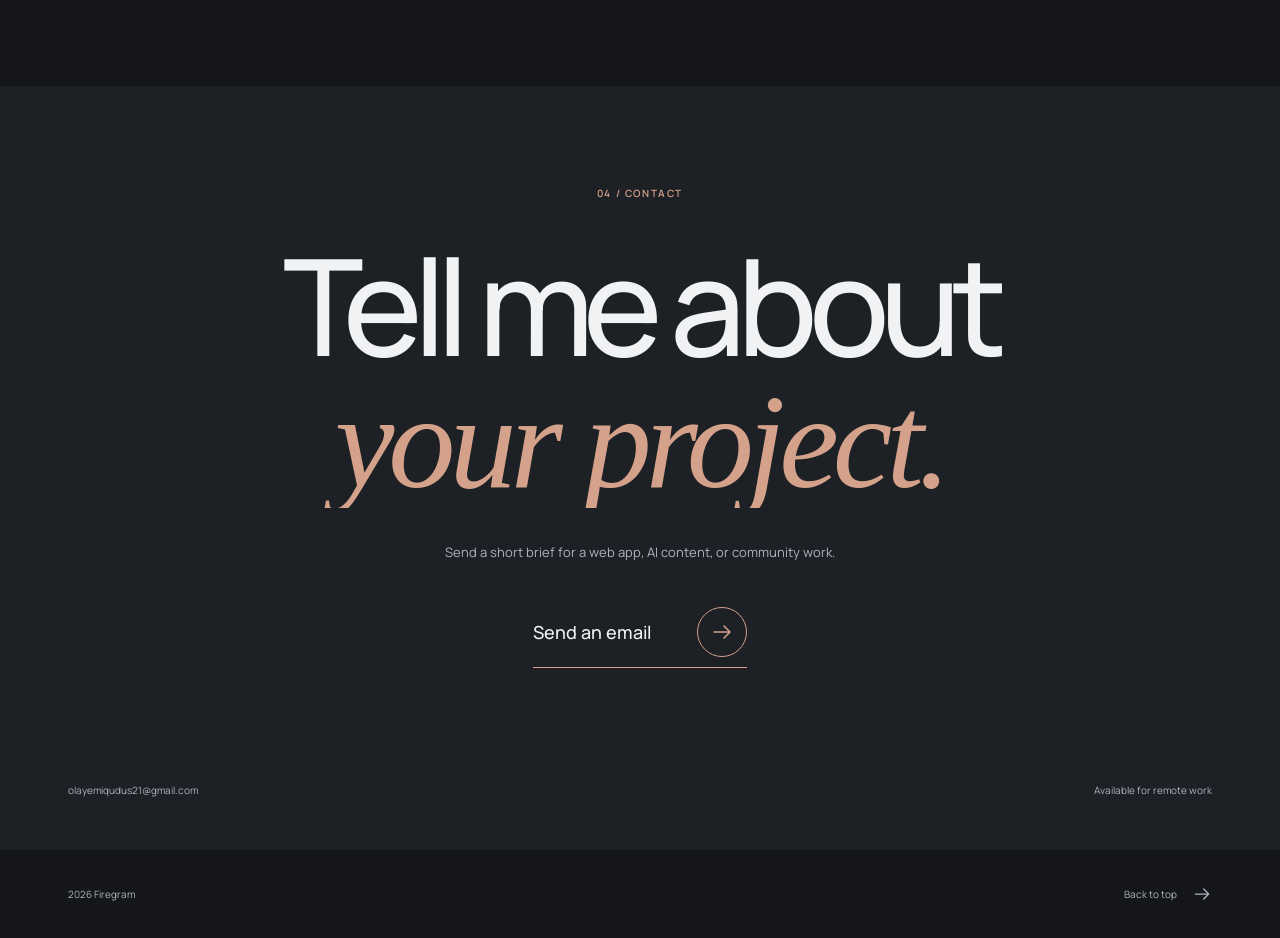
==== commit 5550869b: "Put Firegram first with portrait and clear project hierarchy" ====
--- a/index.html
+++ b/index.html
@@ -3,137 +3,121 @@
 <head>
   <meta charset="utf-8">
   <meta name="viewport" content="width=device-width, initial-scale=1">
-  <meta name="theme-color" content="#141310">
-  <meta name="description" content="Firegram is a product-minded builder working across software, AI, and communities. Explore the work, the thinking, and the proof.">
-  <meta property="og:title" content="Firegram · Ideas into existence.">
-  <meta property="og:description" content="Digital products. AI experiments. Communities with direction. Selected work by Firegram.">
+  <meta name="theme-color" content="#141619">
+  <meta name="description" content="I’m Firegram. I build web apps, create AI images and videos, and manage projects and online communities. See my work and get in touch.">
+  <meta property="og:title" content="Firegram · Web apps, AI content & communities">
+  <meta property="og:description" content="Web apps, AI images and videos, project management, and community work by Firegram.">
   <meta property="og:type" content="website">
-  <meta property="og:image" content="https://firegram-portfolio.vercel.app/assets/hero-sculpture.webp">
-  <title>Firegram · Ideas into existence.</title>
+  <meta property="og:image" content="https://firegram-portfolio.vercel.app/assets/firegram-portrait.webp">
+  <meta property="og:image:alt" content="Portrait of Firegram in a black jacket against a grey background.">
+  <title>Firegram · Web apps, AI content & communities</title>
   <link rel="icon" href="assets/favicon.svg" type="image/svg+xml">
-  <link rel="preconnect" href="https://fonts.googleapis.com">
-  <link rel="preconnect" href="https://fonts.gstatic.com" crossorigin>
-  <link href="https://fonts.googleapis.com/css2?family=Barlow+Condensed:wght@500;600&family=Manrope:wght@400;500;600;700&display=swap" rel="stylesheet">
+  <link rel="preload" as="font" href="assets/fonts/barlow-condensed-600.woff" type="font/woff" crossorigin>
+  <link rel="preload" as="font" href="assets/fonts/manrope-variable.woff" type="font/woff" crossorigin>
   <link rel="preload" as="image" href="assets/hero-sculpture.webp" fetchpriority="high">
   <link rel="stylesheet" href="styles/portfolio.css">
-  <noscript><style>@media(max-width:767px){.desktop-nav{display:flex;position:absolute;top:76px;left:0;right:0;justify-content:center;background:#141310;gap:24px}}</style></noscript>
+  <noscript><style>@media(max-width:767px){.desktop-nav{display:flex;position:absolute;top:76px;left:0;right:0;justify-content:center;background:#141619;gap:24px}}</style></noscript>
   <script src="proof-data.js" defer></script>
   <script src="portfolio.js" defer></script>
 </head>
 <body>
+  <svg class="icon-sprite" xmlns="http://www.w3.org/2000/svg" aria-hidden="true" focusable="false"><defs><symbol id="icon-arrow" viewBox="0 0 24 24"><path d="M4 12h16m-6-6 6 6-6 6" fill="none" stroke="currentColor" stroke-width="1.5" stroke-linecap="round" stroke-linejoin="round"/></symbol></defs></svg>
   <a class="skip-link" href="#main">Skip to content</a>
   <header class="site-header" id="site-header">
     <a class="wordmark" href="#home" aria-label="Firegram home">firegram<span class="brand-spark" aria-hidden="true">*</span></a>
-    <span class="header-note">Independent mind.<br>Hands-on builder.</span>
+    <span class="header-note">Web apps. AI content.<br>Projects and communities.</span>
     <nav class="desktop-nav" aria-label="Main navigation">
-      <a href="#work">Selected work <span>03</span></a>
-      <a href="#about">About</a>
-      <a href="#contact">Let’s talk <span aria-hidden="true">↗</span></a>
+      <a href="#about">About me</a>
+      <a href="#work">Proof of work</a>
+      <a href="#contact">Contact <svg class="arrow-icon" aria-hidden="true" focusable="false"><use href="#icon-arrow"/></svg></a>
     </nav>
     <button class="menu-toggle" id="menu-toggle" type="button" aria-haspopup="dialog" aria-controls="site-menu" aria-expanded="false" hidden><span>Menu</span><span class="menu-lines" aria-hidden="true"><i></i><i></i></span></button>
     <div class="reading-progress" aria-hidden="true"><i id="reading-progress"></i></div>
   </header>
   <dialog class="site-menu" id="site-menu" aria-labelledby="menu-title">
     <div class="menu-top"><span class="wordmark">firegram<span class="brand-spark" aria-hidden="true">*</span></span><button class="menu-close" type="button" id="menu-close" autofocus>Close <span aria-hidden="true">×</span></button></div>
-    <p class="eyebrow" id="menu-title">A look inside</p>
+    <p class="eyebrow" id="menu-title">Sections</p>
     <nav class="menu-nav" aria-label="All sections">
-      <a href="#work"><span>01</span>Selected work<i aria-hidden="true">↗</i></a>
-      <a href="#about"><span>02</span>About & approach<i aria-hidden="true">↗</i></a>
-      <a href="#proof"><span>03</span>Proof of work<i aria-hidden="true">↗</i></a>
-      <a href="#experience"><span>04</span>Experience<i aria-hidden="true">↗</i></a>
-      <a href="#contact"><span>05</span>Let’s talk<i aria-hidden="true">↗</i></a>
+      <a href="#about"><span>01</span>About me<svg class="arrow-icon" aria-hidden="true" focusable="false"><use href="#icon-arrow"/></svg></a>
+      <a href="#work"><span>02</span>Proof of work<svg class="arrow-icon" aria-hidden="true" focusable="false"><use href="#icon-arrow"/></svg></a>
+      <a href="#experience"><span>03</span>Experience<svg class="arrow-icon" aria-hidden="true" focusable="false"><use href="#icon-arrow"/></svg></a>
+      <a href="#contact"><span>04</span>Contact<svg class="arrow-icon" aria-hidden="true" focusable="false"><use href="#icon-arrow"/></svg></a>
     </nav>
-    <div class="menu-bottom"><span>Remote-first. Open to the world.</span><a href="mailto:olayemiqudus21@gmail.com">Say hello ↗</a></div>
+    <div class="menu-bottom"><button type="button" class="motion-toggle" id="motion-toggle" aria-pressed="true" hidden>Motion <span id="motion-state">on</span><span class="motion-indicator" aria-hidden="true"></span></button><a href="mailto:olayemiqudus21@gmail.com">Send an email <svg class="arrow-icon" aria-hidden="true" focusable="false"><use href="#icon-arrow"/></svg></a></div>
   </dialog>
   <main id="main">
-    <section class="hero chapter" id="home" aria-labelledby="hero-title" data-chapter="01">
+    <section class="hero chapter" id="home" aria-labelledby="hero-title">
       <div class="hero-media" aria-hidden="true"><img id="hero-image" src="assets/hero-sculpture.webp" alt="" width="1672" height="941" fetchpriority="high"></div>
       <div class="hero-shade" aria-hidden="true"></div>
       <div class="hero-content">
-        <p class="eyebrow hero-entry entry-1"><span class="small-spark" aria-hidden="true">*</span> Product thinking / Creative instinct</p>
-        <h1 id="hero-title"><span class="title-line"><span class="hero-entry entry-2">Ideas into</span></span><span class="title-line"><span class="hero-entry entry-3">existence<span class="title-stop">.</span></span></span></h1>
-        <p class="hero-description hero-entry entry-4">I’m Firegram. I build digital products, create with AI,<br class="desktop-break"> and bring communities together.</p>
-        <a class="pill-link hero-entry entry-5" href="#work"><span>Explore the work</span><span class="button-arrow" aria-hidden="true">↘</span></a>
+        <p class="eyebrow hero-entry entry-1"><span class="small-spark" aria-hidden="true">*</span> Firegram / Independent builder</p>
+        <h1 id="hero-title"><span class="title-line"><span class="hero-entry entry-2">I build</span></span><span class="title-line"><span class="hero-entry entry-3">web apps<span class="title-stop">.</span></span></span></h1>
+        <p class="hero-description hero-entry entry-4">I create AI images and videos.<br>I manage projects and online communities.</p>
+        <a class="pill-link hero-entry entry-5" href="#work"><span>See my work</span><span class="button-arrow"><svg class="arrow-icon" aria-hidden="true" focusable="false"><use href="#icon-arrow"/></svg></span></a>
       </div>
-      <div class="hero-bottom"><span>Software / AI / Communities</span><a href="#work" class="scroll-cue">Scroll to explore <span aria-hidden="true">↓</span></a><span class="hero-edition">Selected portfolio / 2026</span></div>
+      <div class="hero-bottom"><a href="#about" class="scroll-cue">Scroll to explore <svg class="arrow-icon scroll-arrow" aria-hidden="true" focusable="false"><use href="#icon-arrow"/></svg></a></div>
     </section>
-    <section class="intro section-pad" aria-labelledby="intro-title">
-      <p class="eyebrow" data-reveal>A thought, then a thing.</p>
-      <div class="intro-grid">
-        <h2 id="intro-title" data-reveal>I see what could be.<br><span>Then I get to work.</span></h2>
-        <div class="intro-copy" data-reveal><p>Some ideas need a product. Some need a story. Some need people who care.</p><p>I work where those things meet: spotting what’s missing, testing a direction, and building something people can actually use.</p><a class="text-link" href="#about">The way I work <span aria-hidden="true">↗</span></a></div>
+    <section class="about chapter section-pad" id="about" aria-labelledby="about-title" data-chapter="01">
+      <div class="section-topline"><p class="eyebrow" data-reveal>01 / About me</p><span class="eyebrow" data-reveal>Olayemi Qudus / Firegram</span></div>
+      <div class="profile-layout">
+        <figure class="profile-photo" data-reveal><img src="assets/firegram-portrait.webp" width="1122" height="1402" alt="Firegram in a black jacket against a grey background." loading="lazy" decoding="async"><figcaption><span>Olayemi Qudus</span><span>Firegram</span></figcaption></figure>
+        <div class="profile-copy">
+          <h2 id="about-title" data-reveal>I’m <span class="serif-word">Firegram.</span></h2>
+          <p class="profile-intro" data-reveal>I build web apps and use AI to create images and videos. I manage online communities and help teams plan and deliver projects.</p>
+          <div class="skills-list" id="strengths" aria-labelledby="skills-title">
+            <h3 class="eyebrow" id="skills-title" data-reveal>What I can do</h3>
+            <div class="skill-row" data-reveal><h4>Web apps</h4><p>Design and build tools that people can use in a browser.</p></div>
+            <div class="skill-row" data-reveal><h4>AI content</h4><p>Create images and videos. Teach people how to use AI tools.</p></div>
+            <div class="skill-row" data-reveal><h4>Community management</h4><p>Support members, lead moderators, and run online events.</p></div>
+            <div class="skill-row" data-reveal><h4>Project management</h4><p>Set priorities, plan tasks, and coordinate the team.</p></div>
+          </div>
+          <a class="text-link" data-reveal href="https://ember-wrist-573.notion.site/Firegram-Community-Manager-and-Builder-25a2c1a6abe7805e96d5d0a60985b316" target="_blank" rel="noopener noreferrer">Read my full profile <svg class="arrow-icon" aria-hidden="true" focusable="false"><use href="#icon-arrow"/></svg></a>
+        </div>
       </div>
     </section>
     <section class="work chapter section-pad" id="work" aria-labelledby="work-title" data-chapter="02">
-      <div class="section-topline"><p class="eyebrow" data-reveal>01 / Selected work</p><span class="eyebrow" data-reveal>From idea to browser</span></div>
-      <div class="section-heading" data-reveal><h2 id="work-title">Not just<br><span class="serif-word">possibilities.</span></h2><p>A few things I’ve put into the world.<br>Open them. Try them. See the thinking.</p></div>
-      <article class="project project-featured" aria-labelledby="risk-title">
-        <a class="project-image risk-image" href="https://riskmulate.vercel.app" target="_blank" rel="noopener noreferrer" aria-label="Open RiskMulate live project in a new tab" data-reveal>
-          <img src="assets/riskmulate.webp" width="1363" height="936" alt="RiskMulate’s Factory Shift start screen, showing an industrial simulation and its inspect, decide, operate, learn sequence." loading="lazy" decoding="async">
-          <span class="project-open"><span>Open project</span><span aria-hidden="true">↗</span></span><span class="image-caption">Live product capture / RiskMulate</span>
-        </a>
-        <div class="project-details" data-reveal><div class="project-name"><span class="project-number">01</span><h3 id="risk-title">RiskMulate</h3></div><div class="project-description"><p>A risk lesson you can walk through. A browser-based 3D simulation that turns decisions into visible consequences.</p><div class="project-bottom"><span class="project-tags">Product / Simulation / Three.js</span><a class="text-link" href="https://github.com/TheFiregram/RiskMulate" target="_blank" rel="noopener noreferrer">View source <span aria-hidden="true">↗</span></a></div></div></div>
+      <div class="section-topline"><p class="eyebrow" data-reveal>02 / Proof of work</p><span class="eyebrow" data-reveal>Web apps & project records</span></div>
+      <div class="section-heading" data-reveal><h2 id="work-title">Proof of<br><span class="serif-word">work.</span></h2><p>Try the apps.<br>Read the project records.</p></div>
+      <article class="project project-featured" aria-labelledby="wallet-title">
+        <a class="project-image wallet-image" href="https://wallet-gpt-2.vercel.app" target="_blank" rel="noopener noreferrer" aria-label="Open WalletGPT live project in a new tab" data-reveal><img src="assets/walletgpt.webp" width="1363" height="936" alt="WalletGPT’s dark interface with the line Every wallet has a story." loading="lazy" decoding="async"><span class="project-open"><span>Open project</span><span><svg class="arrow-icon" aria-hidden="true" focusable="false"><use href="#icon-arrow"/></svg></span></span><span class="image-caption">WalletGPT / Web app</span></a>
+        <div class="project-details" data-reveal><div class="project-name"><span class="project-number">01</span><h3 id="wallet-title">WalletGPT</h3></div><div class="project-description"><p>An AI chat app that explains wallet activity in plain language.</p><div class="project-bottom"><span class="project-tags">AI / Web3 / Software</span><a class="text-link" href="https://github.com/TheFiregram/WalletGPT" target="_blank" rel="noopener noreferrer" aria-label="View WalletGPT source">Source <svg class="arrow-icon" aria-hidden="true" focusable="false"><use href="#icon-arrow"/></svg></a></div></div></div>
       </article>
       <div class="project-pair">
-        <article class="project" aria-labelledby="wallet-title">
-          <a class="project-image wallet-image" href="https://wallet-gpt-2.vercel.app" target="_blank" rel="noopener noreferrer" aria-label="Open WalletGPT live project in a new tab" data-reveal><img src="assets/walletgpt.webp" width="1363" height="936" alt="WalletGPT’s dark interface with the line Every wallet has a story." loading="lazy" decoding="async"><span class="project-open"><span>Open project</span><span aria-hidden="true">↗</span></span></a>
-          <div class="project-details" data-reveal><div class="project-name"><span class="project-number">02</span><h3 id="wallet-title">WalletGPT</h3></div><div class="project-description"><p>Making wallet activity make sense. Blockchain data, explained through conversation.</p><div class="project-bottom"><span class="project-tags">AI / Web3 / Product</span><a class="text-link" href="https://github.com/TheFiregram/WalletGPT" target="_blank" rel="noopener noreferrer" aria-label="View WalletGPT source">Source <span aria-hidden="true">↗</span></a></div></div></div>
+        <article class="project" aria-labelledby="gram-title">
+          <a class="project-image gram-image" href="https://gramverter.vercel.app" target="_blank" rel="noopener noreferrer" aria-label="Open GRAMVERTER live project in a new tab" data-reveal><img src="assets/gramverter.webp" width="1363" height="936" alt="GRAMVERTER’s crypto and fiat currency converter. This saved screen shows past market prices." loading="lazy" decoding="async"><span class="project-open"><span>Open project</span><span><svg class="arrow-icon" aria-hidden="true" focusable="false"><use href="#icon-arrow"/></svg></span></span></a>
+          <div class="project-details" data-reveal><div class="project-name"><span class="project-number">02</span><h3 id="gram-title">GRAMVERTER</h3></div><div class="project-description"><p>Convert crypto and fiat currencies with current market data.</p><div class="project-bottom"><span class="project-tags">Software / Live data</span><a class="text-link" href="https://github.com/TheFiregram/GRAMVERTER" target="_blank" rel="noopener noreferrer" aria-label="View GRAMVERTER source">Source <svg class="arrow-icon" aria-hidden="true" focusable="false"><use href="#icon-arrow"/></svg></a></div></div></div>
         </article>
-        <article class="project project-offset" aria-labelledby="gram-title">
-          <a class="project-image gram-image" href="https://gramverter.vercel.app" target="_blank" rel="noopener noreferrer" aria-label="Open GRAMVERTER live project in a new tab" data-reveal><img src="assets/gramverter.webp" width="1363" height="936" alt="GRAMVERTER’s crypto and fiat currency converter. Values shown are from a saved product capture, not current market prices." loading="lazy" decoding="async"><span class="project-open"><span>Open project</span><span aria-hidden="true">↗</span></span></a>
-          <div class="project-details" data-reveal><div class="project-name"><span class="project-number">03</span><h3 id="gram-title">GRAMVERTER</h3></div><div class="project-description"><p>Less friction between currencies. A focused crypto and fiat converter with live data and caching.</p><div class="project-bottom"><span class="project-tags">Software / Live data</span><a class="text-link" href="https://github.com/TheFiregram/GRAMVERTER" target="_blank" rel="noopener noreferrer" aria-label="View GRAMVERTER source">Source <span aria-hidden="true">↗</span></a></div></div></div>
+        <article class="project project-offset" aria-labelledby="risk-title">
+          <a class="project-image risk-image" href="https://riskmulate.vercel.app" target="_blank" rel="noopener noreferrer" aria-label="Open RiskMulate live project in a new tab" data-reveal><img src="assets/riskmulate.webp" width="1363" height="936" alt="RiskMulate’s Factory Shift start screen with an industrial simulation." loading="lazy" decoding="async"><span class="project-open"><span>Open project</span><span><svg class="arrow-icon" aria-hidden="true" focusable="false"><use href="#icon-arrow"/></svg></span></span></a>
+          <div class="project-details" data-reveal><div class="project-name"><span class="project-number">03</span><h3 id="risk-title">RiskMulate</h3></div><div class="project-description"><p>A 3D risk simulation in your browser. Inspect equipment, assess risks, and choose controls.</p><div class="project-bottom"><span class="project-tags">Simulation / Three.js</span></div></div></div>
         </article>
       </div>
-      <div class="work-end" data-reveal><span>There’s more behind the finished thing.</span><a class="text-link" href="#proof">Explore the proof archive <span aria-hidden="true">↗</span></a></div>
+      <section class="proof-archive" id="proof" aria-labelledby="proof-title">
+        <div class="proof-heading" data-reveal><h3 id="proof-title">Work archive</h3><p>Apps, AI content, teaching, and community work.</p></div>
+        <div class="proof-controls" id="proof-controls" hidden><div class="proof-filters" role="group" aria-label="Filter proof of work"><button type="button" data-filter="all" aria-pressed="true">All work</button><button type="button" data-filter="product" aria-pressed="false">Product</button><button type="button" data-filter="software" aria-pressed="false">Software</button><button type="button" data-filter="ai" aria-pressed="false">AI & creative</button><button type="button" data-filter="community" aria-pressed="false">Community</button><button type="button" data-filter="web3" aria-pressed="false">Web3</button><button type="button" data-filter="teaching" aria-pressed="false">Teaching</button></div><p class="proof-count" id="proof-count" role="status" aria-live="polite" aria-atomic="true"></p></div>
+        <div class="proof-list" id="proof-list"></div>
+        <noscript><p>Read the work records in the archive below.</p></noscript>
+        <div class="archive-link" data-reveal><a class="text-link" href="https://ember-wrist-573.notion.site/CV-and-Proof-of-Work-21d2c1a6abe7800ba490c4bd30827fef" target="_blank" rel="noopener noreferrer">Open the full archive <svg class="arrow-icon" aria-hidden="true" focusable="false"><use href="#icon-arrow"/></svg></a></div>
+      </section>
     </section>
-    <section class="about chapter section-pad" id="about" aria-labelledby="about-title" data-chapter="03">
-      <div class="section-topline"><p class="eyebrow" data-reveal>02 / The person behind it</p><span class="eyebrow" data-reveal>Different tools. Same instinct.</span></div>
-      <div class="about-grid">
-        <div class="about-statement"><h2 id="about-title" data-reveal>Builder.<br>Thinker.<br><span class="serif-word">People person.</span></h2><p class="about-signature" data-reveal>That’s Firegram.</p></div>
-        <div class="about-copy"><p class="large-copy" data-reveal>I’m at my best when I can see what something could become, and help it get there.</p><p data-reveal>I’ve worked across community operations, project management, software, and AI creation. The tools change. The habit stays: look closely, ask better questions, make the next version.</p><p data-reveal>I’m comfortable calling out a direction that isn’t working, then getting hands-on with the fix. A product flow, a community plan, a visual concept. I care about the whole thing.</p><a class="text-link" data-reveal href="https://ember-wrist-573.notion.site/Firegram-Community-Manager-and-Builder-25a2c1a6abe7805e96d5d0a60985b316" target="_blank" rel="noopener noreferrer">Read the longer story <span aria-hidden="true">↗</span></a></div>
-      </div>
-      <div class="approach" id="strengths" aria-labelledby="approach-title">
-        <div class="approach-heading" data-reveal><p class="eyebrow">How I work</p><h3 id="approach-title">Curiosity, with<br>a follow-through.</h3></div>
-        <div class="approach-steps">
-          <div class="approach-step" data-reveal><span>01</span><div><h4>Find the real gap.</h4><p>Look past the first idea. Work out what people need, what’s missing, and what’s worth making.</p></div></div>
-          <div class="approach-step" data-reveal><span>02</span><div><h4>Make it tangible.</h4><p>A working prototype, a visual direction, a community plan. Something real enough to question.</p></div></div>
-          <div class="approach-step" data-reveal><span>03</span><div><h4>Test. Refine. Ship.</h4><p>Be honest about what doesn’t work. Keep the useful parts. Put the better version in people’s hands.</p></div></div>
-        </div>
-      </div>
-    </section>
-    <section class="interlude" aria-label="Always a work in progress">
-      <div class="interlude-image" aria-hidden="true"></div>
-      <div class="interlude-copy" data-reveal><p class="eyebrow">The thread through all of it</p><p>Never just<br><em>the idea.</em></p><span>Always what comes next.</span></div>
-    </section>
-    <section class="proof chapter section-pad" id="proof" aria-labelledby="proof-title" data-chapter="04">
-      <div class="section-topline"><p class="eyebrow" data-reveal>03 / A little less talk</p><span class="eyebrow" data-reveal>The work, on record</span></div>
-      <div class="proof-heading" data-reveal><h2 id="proof-title">Follow the <span class="serif-word">proof.</span></h2><p>Builds, experiments, community work, and the records behind them.</p></div>
-      <div class="proof-controls" id="proof-controls" hidden><div class="proof-filters" role="group" aria-label="Filter proof of work"><button type="button" data-filter="all" aria-pressed="true">All work</button><button type="button" data-filter="product" aria-pressed="false">Product</button><button type="button" data-filter="software" aria-pressed="false">Software</button><button type="button" data-filter="ai" aria-pressed="false">AI & creative</button><button type="button" data-filter="community" aria-pressed="false">Community</button><button type="button" data-filter="web3" aria-pressed="false">Web3</button><button type="button" data-filter="teaching" aria-pressed="false">Teaching</button></div><p class="proof-count" id="proof-count" role="status" aria-live="polite" aria-atomic="true"></p></div>
-      <div class="proof-list" id="proof-list"></div>
-      <noscript><p>Browse the complete collection in the proof archive below. Filters are available with JavaScript enabled.</p></noscript>
-      <div class="archive-link" data-reveal><a class="text-link" href="https://ember-wrist-573.notion.site/CV-and-Proof-of-Work-21d2c1a6abe7800ba490c4bd30827fef" target="_blank" rel="noopener noreferrer">Open the complete proof archive <span aria-hidden="true">↗</span></a></div>
-    </section>
-    <section class="experience chapter section-pad" id="experience" aria-labelledby="experience-title" data-chapter="05">
-      <div class="experience-layout"><div class="experience-heading" data-reveal><p class="eyebrow">04 / The path so far</p><h2 id="experience-title">Built on<br><span class="serif-word">experience.</span></h2><p>Years of working with people.<br>A growing habit of building things.</p></div><div class="experience-list">
-        <article class="experience-row" data-reveal><span class="experience-date">2025 – Present</span><div><p class="experience-company">Apehattan City</p><h3>Project Manager</h3><p>Project direction, planning, coordination, and standards. Promoted from Community Manager.</p></div><span class="role-marker" aria-label="Current role">Now</span></article>
-        <article class="experience-row" data-reveal><span class="experience-date">2023 – 2024</span><div><p class="experience-company">Apehattan City</p><h3>Community Manager</h3><p>Telegram, Discord, X, AMAs, and Spaces. Moderator coordination, sentiment, and retention.</p></div></article>
-        <article class="experience-row" data-reveal><span class="experience-date">2023 – 2024</span><div><p class="experience-company">SHIBU Doge Mascot</p><h3>Assistant Project Manager</h3><p>Strategy, content, community engagement, and outreach.</p></div></article>
-        <article class="experience-row" data-reveal><span class="experience-date">2022</span><div><p class="experience-company">Wallchain Labs</p><h3>Social Partner & Moderator</h3><p>Supported a 3,000+ member community with product guidance and scam prevention.</p></div></article>
-        <article class="experience-row" data-reveal><span class="experience-date">2019 – 2022</span><div><p class="experience-company">OkayGuy / BankCrash / MusicToken / SITDAO</p><h3>Community Manager & Moderator</h3><p>The foundations: daily operations, member support, and keeping communities connected.</p></div></article>
-        <details class="education" data-reveal><summary>Education & continued learning <span aria-hidden="true">+</span></summary><dl><div><dt>Computer Science</dt><dd>Global Wealth University / 2017–2020</dd></div><div><dt>Project Management</dt><dd>CIPM / 2020–2021</dd></div><div><dt>Public Speaking</dt><dd>The Phenomenals / 2021–2022</dd></div></dl></details>
+    <section class="experience chapter section-pad" id="experience" aria-labelledby="experience-title" data-chapter="03">
+      <div class="experience-layout"><div class="experience-heading" data-reveal><p class="eyebrow">03 / Experience</p><h2 id="experience-title">Work<br><span class="serif-word">experience.</span></h2><p>Project and community roles since 2019.</p></div><div class="experience-list">
+        <article class="experience-row" data-reveal><span class="experience-date">2025 – Present</span><div><p class="experience-company">Apehattan City</p><h3>Project Manager</h3><p>I plan projects, coordinate the team, and set work standards. Promoted from Community Manager.</p></div><span class="role-marker" aria-label="Current role">Now</span></article>
+        <article class="experience-row" data-reveal><span class="experience-date">2023 – 2024</span><div><p class="experience-company">Apehattan City</p><h3>Community Manager</h3><p>I managed Telegram, Discord, and X. I led moderators, hosted AMAs and Spaces, and tracked member feedback.</p></div></article>
+        <article class="experience-row" data-reveal><span class="experience-date">2023 – 2024</span><div><p class="experience-company">SHIBU Doge Mascot</p><h3>Assistant Project Manager</h3><p>I helped with project plans, content, member support, and outreach.</p></div></article>
+        <article class="experience-row" data-reveal><span class="experience-date">2022</span><div><p class="experience-company">Wallchain Labs</p><h3>Social Partner & Moderator</h3><p>I supported a community of more than 3,000 members with product help and scam prevention.</p></div></article>
+        <article class="experience-row" data-reveal><span class="experience-date">2019 – 2022</span><div><p class="experience-company">OkayGuy / BankCrash / MusicToken / SITDAO</p><h3>Community Manager & Moderator</h3><p>I managed daily community tasks and answered member questions.</p></div></article>
+        <details class="education" data-reveal><summary>Education <span aria-hidden="true">+</span></summary><dl><div><dt>Computer Science</dt><dd>Global Wealth University / 2017–2020</dd></div><div><dt>Project Management</dt><dd>CIPM / 2020–2021</dd></div><div><dt>Public Speaking</dt><dd>The Phenomenals / 2021–2022</dd></div></dl></details>
       </div></div>
     </section>
-    <section class="contact chapter section-pad" id="contact" aria-labelledby="contact-title" data-chapter="06">
-      <p class="eyebrow" data-reveal>05 / The next thing starts here</p>
-      <h2 id="contact-title" data-reveal>Got a good<br><span class="serif-word">what if?</span></h2>
-      <p class="contact-copy" data-reveal>A product to build. A story to tell. A community to bring together.</p>
-      <a class="contact-cta" href="mailto:olayemiqudus21@gmail.com" data-reveal><span>Let’s make it real.</span><span class="contact-arrow" aria-hidden="true">↗</span></a>
-      <div class="contact-meta"><a href="mailto:olayemiqudus21@gmail.com">olayemiqudus21@gmail.com</a><span>Remote-first / Global collaboration</span></div>
+    <section class="contact chapter section-pad" id="contact" aria-labelledby="contact-title" data-chapter="04">
+      <p class="eyebrow" data-reveal>04 / Contact</p>
+      <h2 id="contact-title" data-reveal>Tell me about<br><span class="serif-word">your project.</span></h2>
+      <p class="contact-copy" data-reveal>Send a short brief for a web app, AI content, or community work.</p>
+      <a class="contact-cta" href="mailto:olayemiqudus21@gmail.com" data-reveal><span>Send an email</span><span class="contact-arrow"><svg class="arrow-icon" aria-hidden="true" focusable="false"><use href="#icon-arrow"/></svg></span></a>
+      <div class="contact-meta"><a href="mailto:olayemiqudus21@gmail.com">olayemiqudus21@gmail.com</a><span>Available for remote work</span></div>
     </section>
   </main>
-  <footer class="footer">
-    <div class="footer-top"><a class="wordmark" href="#home" aria-label="Firegram, back to top">firegram<span class="brand-spark" aria-hidden="true">*</span></a><nav class="social-links" aria-label="Social links"><a href="https://x.com/TheFiregram" target="_blank" rel="noopener noreferrer">X ↗</a><a href="https://github.com/TheFiregram" target="_blank" rel="noopener noreferrer">GitHub ↗</a><a href="https://www.linkedin.com/in/firegram" target="_blank" rel="noopener noreferrer">LinkedIn ↗</a><a href="https://t.me/TheFiregram" target="_blank" rel="noopener noreferrer">Telegram ↗</a><a href="https://linktr.ee/firegram" target="_blank" rel="noopener noreferrer">All links ↗</a></nav></div>
-    <div class="footer-bottom"><span>© <span id="year">2026</span> Firegram</span><span>Thoughtfully made. Always in progress.</span><button type="button" class="motion-toggle" id="motion-toggle" aria-pressed="true" hidden>Motion <span id="motion-state">on</span><span class="motion-indicator" aria-hidden="true"></span></button><a class="back-top" href="#home">Back to top <span aria-hidden="true">↑</span></a></div>
-  </footer>
+  <footer class="footer"><span>2026 Firegram</span><a class="back-top" href="#home">Back to top <svg class="arrow-icon" aria-hidden="true" focusable="false"><use href="#icon-arrow"/></svg></a></footer>
 </body>
 </html>
--- a/styles/portfolio.css
+++ b/styles/portfolio.css
@@ -1,17 +1,36 @@
 /* Firegram / cinematic portfolio
    One stylesheet, native document scrolling, progressive motion. */
+@font-face {
+  font-family: "Barlow Condensed";
+  src: url("../assets/fonts/barlow-condensed-600.woff") format("woff");
+  font-style: normal;
+  font-weight: 600;
+  font-display: swap;
+}
+@font-face {
+  font-family: "Manrope";
+  src: url("../assets/fonts/manrope-variable.woff") format("woff");
+  font-style: normal;
+  font-weight: 200 800;
+  font-display: swap;
+}
+@font-face {
+  font-family: "Display Fallback";
+  src: local("Arial");
+  size-adjust: 64%;
+}
 :root {
   color-scheme: dark;
-  --ink: #141310;
-  --ink-soft: #1b1916;
-  --paper: #e9e5dc;
-  --white: #f4f0e8;
-  --muted: #aaa59a;
-  --accent: #c79771;
-  --rule: rgb(244 240 232 / 17%);
+  --ink: #141619;
+  --ink-soft: #1d2025;
+  --paper: #dce0e7;
+  --white: #f1f2f4;
+  --muted: #aeb4bf;
+  --accent: #d4a18a;
+  --rule: rgb(241 242 244 / 18%);
   --gutter: clamp(24px, 5.3vw, 88px);
   --body: "Manrope", sans-serif;
-  --display: "Barlow Condensed", "Arial Narrow", sans-serif;
+  --display: "Barlow Condensed", "Display Fallback", "Arial Narrow", sans-serif;
   --ease-dramatic: cubic-bezier(.77, 0, .175, 1);
   --spring-smooth: cubic-bezier(.22, 1, .36, 1);
   --ease-utility: cubic-bezier(.65, 0, .35, 1);
@@ -37,6 +56,8 @@
 h1, h2, h3, h4, p { margin: 0; }
 h1, h2, h3, h4 { font-weight: 500; }
 img { display: block; max-width: 100%; }
+.icon-sprite { position: absolute; width: 0; height: 0; overflow: hidden; }
+.arrow-icon { display: block; flex: 0 0 auto; width: 24px; height: 24px; transition: transform 240ms var(--spring-smooth); }
 button { background: none; border: 0; }
 [hidden] { display: none !important; }
 .skip-link { position: fixed; top: 10px; left: 20px; z-index: 100; padding: 14px 20px; background: var(--paper); color: var(--ink); transform: translateY(-150%); }
@@ -46,9 +67,8 @@
 .serif-word { font-family: Georgia, "Times New Roman", serif; font-style: italic; font-weight: 400; letter-spacing: -.045em; }
 .section-topline { display: flex; justify-content: space-between; gap: 24px; padding-bottom: 34px; border-bottom: 1px solid var(--rule); }
 .text-link { display: inline-flex; align-items: center; justify-content: space-between; gap: 30px; min-height: 44px; font-size: 12px; font-weight: 600; border-bottom: 1px solid currentColor; }
-.text-link span { display: inline-block; font-size: 21px; transition: transform 240ms var(--spring-smooth); }
-.site-header { height: 100px; padding: 0 var(--gutter); display: flex; align-items: center; gap: 44px; position: fixed; z-index: 30; inset: 0 0 auto; transition: background-color 250ms var(--ease-utility), height 250ms var(--ease-utility); }
-.site-header.is-scrolled { height: 76px; background: rgb(20 19 16 / 94%); -webkit-backdrop-filter: blur(12px); backdrop-filter: blur(12px); }
+.site-header { height: 100px; padding: 0 var(--gutter); display: flex; align-items: center; gap: 44px; position: fixed; z-index: 30; inset: 0 0 auto; transition: background-color 250ms var(--ease-utility); }
+.site-header.is-scrolled { background: rgb(20 22 25 / 94%); -webkit-backdrop-filter: blur(12px); backdrop-filter: blur(12px); }
 .wordmark { display: inline-flex; align-items: baseline; gap: 3px; font-weight: 700; font-size: 28px; line-height: 1; letter-spacing: -.055em; min-height: 44px; padding-top: 8px; }
 .brand-spark { color: var(--accent); font-size: 26px; font-family: Georgia, serif; font-weight: 400; }
 .header-note { font-size: 9px; line-height: 1.55; color: var(--muted); margin-right: auto; }
@@ -57,55 +77,49 @@
 .desktop-nav a::after { content: ""; position: absolute; bottom: 6px; left: 0; right: 0; height: 1px; background: currentColor; transform: scaleX(0); transform-origin: left; transition: transform 260ms var(--ease-utility); }
 .desktop-nav a[aria-current="location"]::after { transform: scaleX(1); }
 .desktop-nav span { color: var(--accent); font-size: 9px; }
+.desktop-nav .arrow-icon { width: 18px; height: 18px; color: var(--accent); }
 .menu-toggle { display: flex; align-items: center; justify-content: center; gap: 16px; font-size: 11px; min-height: 44px; border-left: 1px solid var(--rule); padding: 0 0 0 28px; }
 .menu-lines { display: grid; gap: 6px; width: 21px; }
 .menu-lines i { width: 21px; height: 1px; display: block; background: currentColor; transition: transform 240ms var(--spring-smooth); }
 .reading-progress { position: absolute; height: 1px; bottom: 0; inset-inline: 0; }
 .reading-progress i { display: block; background: var(--accent); height: 100%; transform: scaleX(0); transform-origin: left; }
-.hero { position: relative; min-height: 760px; min-height: max(760px, 100svh); isolation: isolate; display: flex; align-items: center; justify-content: center; padding: 142px var(--gutter) 120px; overflow: clip; background: #0d0c0a; }
+.hero { position: relative; min-height: 760px; min-height: max(760px, 100svh); isolation: isolate; display: flex; align-items: center; justify-content: center; padding: 142px var(--gutter) 120px; overflow: clip; background: #0d0f12; }
 .hero-media, .hero-shade { position: absolute; inset: 0; z-index: -1; pointer-events: none; }
 .hero-media { overflow: hidden; }
-.hero-media img { width: 100%; height: 100%; object-fit: cover; object-position: center 48%; opacity: .85; transform: scale(1.035); }
-.hero-shade { background: linear-gradient(180deg, rgb(0 0 0 / 26%), transparent 25%, rgb(0 0 0 / 10%) 55%, #141310 100%); }
+.hero-media img { width: 100%; height: 100%; object-fit: cover; object-position: center 48%; opacity: .75; filter: grayscale(1); transform: scale(1.035); }
+.hero-shade { background: linear-gradient(180deg, rgb(0 0 0 / 26%), transparent 25%, rgb(0 0 0 / 10%) 55%, var(--ink) 100%); }
 .hero-content { position: relative; text-align: center; width: 100%; }
-.hero-content > .eyebrow { display: flex; align-items: center; justify-content: center; gap: 12px; color: #d3c0ac; margin-bottom: 28px; }
+.hero-content > .eyebrow { display: flex; align-items: center; justify-content: center; gap: 12px; color: var(--accent); margin-bottom: 28px; }
 .small-spark { font-size: 21px; line-height: 1; }
 h1 { font-family: var(--display); text-transform: uppercase; font-size: clamp(100px, 13.8vw, 210px); font-weight: 600; line-height: .83; letter-spacing: -.025em; }
-.title-line { display: block; padding: 0 0 .11em; overflow: clip; }
+.title-line { display: block; padding: 0 0 .11em; overflow: clip; white-space: nowrap; }
 .title-line > span { display: block; }
 .title-stop { color: var(--accent); }
-.hero-description { font-size: 12px; line-height: 1.75; margin: 27px auto 24px; max-width: 470px; color: #e7e0d5; }
+.hero-description { font-size: 13px; line-height: 1.75; margin: 27px auto 24px; max-width: 470px; color: var(--paper); }
 .pill-link { display: inline-flex; align-items: center; justify-content: space-between; gap: 28px; padding: 8px 8px 8px 24px; min-height: 54px; background: var(--paper); color: var(--ink); border-radius: 99px; font-size: 11px; font-weight: 600; }
 .button-arrow { width: 38px; height: 38px; display: grid; place-items: center; border-radius: 50%; font-size: 23px; background: var(--ink); color: var(--paper); transition: transform 260ms var(--spring-smooth); }
-.hero-bottom { position: absolute; left: var(--gutter); right: var(--gutter); bottom: 25px; display: flex; align-items: center; justify-content: space-between; gap: 20px; font-size: 9px; letter-spacing: .09em; text-transform: uppercase; color: #b6b1a6; }
-.scroll-cue { display: flex; gap: 20px; align-items: center; min-height: 44px; }
-.scroll-cue span { font-size: 21px; color: var(--paper); }
-.intro { background: var(--ink); padding-top: 90px; padding-bottom: 110px; }
-.intro > .eyebrow { color: var(--accent); margin-bottom: 40px; }
-.intro-grid { display: grid; grid-template-columns: 1.4fr 1fr; gap: 12%; }
-.intro h2 { font-size: clamp(30px, 3.8vw, 56px); line-height: 1.2; letter-spacing: -.055em; }
-.intro h2 span { color: var(--muted); }
-.intro-copy { max-width: 420px; font-size: 14px; color: var(--muted); }
-.intro-copy p + p { margin-top: 17px; }
-.intro-copy .text-link { margin-top: 22px; color: var(--white); }
-.work { background: var(--paper); color: var(--ink); --rule: rgb(20 19 16 / 24%); --accent: #765033; padding-bottom: 70px; }
+.hero-bottom { position: absolute; left: var(--gutter); right: var(--gutter); bottom: 25px; display: flex; justify-content: center; font-size: 9px; letter-spacing: .09em; text-transform: uppercase; color: var(--muted); }
+.scroll-cue { display: flex; flex-direction: column; gap: 8px; align-items: center; min-height: 44px; padding: 8px 12px; }
+.scroll-arrow { color: var(--paper); transform: rotate(90deg); }
+.motion-enabled .scroll-arrow { animation: scroll-down 1.4s var(--ease-utility) 3; }
+.work { background: var(--paper); color: var(--ink); --rule: rgb(20 22 25 / 23%); --accent: #79513f; --muted: #515965; padding-bottom: 80px; }
 .section-heading { display: flex; justify-content: space-between; align-items: flex-end; gap: 40px; margin: 46px 0 65px; }
 .section-heading h2 { font-size: clamp(56px, 7.5vw, 112px); line-height: .97; letter-spacing: -.07em; }
-.section-heading > p { font-size: 12px; color: #655f55; padding-bottom: 6px; }
+.section-heading > p { font-size: 13px; color: var(--muted); padding-bottom: 6px; }
 .project-image { display: block; width: 100%; position: relative; overflow: hidden; background: #0e1e21; }
 .project-image img { width: 100%; height: 100%; object-fit: cover; transition: transform 650ms var(--spring-smooth); }
-.risk-image { aspect-ratio: 1.8; }
-.risk-image img { object-position: center 42%; }
+.risk-image { aspect-ratio: 1; }
+.risk-image img { object-fit: contain; transform: scale(1.18); }
 .project-image::after { content: ""; position: absolute; inset: 50% 0 0; pointer-events: none; background: linear-gradient(transparent, rgb(0 0 0 / 38%)); }
 .project-open { display: flex; align-items: center; gap: 20px; position: absolute; z-index: 1; right: 22px; bottom: 22px; color: var(--white); }
 .project-open > span:first-child { font-size: 10px; text-transform: uppercase; letter-spacing: .08em; }
 .project-open > span:last-child { background: var(--paper); color: var(--ink); border-radius: 50%; width: 48px; height: 48px; display: grid; place-items: center; font-size: 25px; transition: transform 240ms var(--spring-smooth); }
-.image-caption { position: absolute; z-index: 1; left: 24px; bottom: 34px; font-size: 9px; text-transform: uppercase; letter-spacing: .12em; color: #e0ded7; }
+.image-caption { position: absolute; z-index: 1; left: 24px; bottom: 34px; font-size: 9px; text-transform: uppercase; letter-spacing: .12em; color: var(--white); }
 .project-details { display: grid; grid-template-columns: 1fr 1fr; padding-top: 30px; gap: 60px; }
 .project-name { display: flex; gap: 18px; align-items: baseline; }
-.project-number { color: #70685d; font-size: 10px; }
+.project-number { color: var(--muted); font-size: 10px; }
 .project h3 { font-size: 32px; letter-spacing: -.05em; font-weight: 600; line-height: 1.2; }
-.project-description { font-size: 13px; line-height: 1.75; color: #625b51; }
+.project-description { font-size: 13px; line-height: 1.75; color: var(--muted); }
 .project-description > p { max-width: 470px; }
 .project-bottom { display: flex; align-items: center; justify-content: space-between; gap: 16px; margin-top: 14px; }
 .project-tags { font-size: 9px; text-transform: uppercase; letter-spacing: .035em; }
@@ -114,53 +128,42 @@
 .project-pair .project-details { display: block; }
 .project-pair .project-description { margin-top: 18px; }
 .project-offset { padding-top: 125px; }
-.wallet-image { aspect-ratio: 1.05; background: #040e11; }
-.wallet-image img { object-fit: contain; transform: scale(1.18); }
+.wallet-image { aspect-ratio: 1.8; background: #040e11; }
+.wallet-image img { object-fit: contain; }
 .gram-image { aspect-ratio: 1; background: #0b0b16; }
 .gram-image img { object-fit: contain; transform: scale(1.18); }
-.work-end { border-top: 1px solid var(--rule); margin-top: 82px; padding-top: 30px; display: flex; align-items: center; justify-content: space-between; gap: 20px; font-size: 12px; color: #625b51; }
-.work-end a { color: var(--ink); }
-.about { background: var(--ink-soft); }
+.about { background: var(--ink); padding-top: 65px; padding-bottom: 100px; }
 .about .section-topline { color: var(--muted); }
-.about-grid { display: grid; grid-template-columns: 1.1fr 1fr; gap: 12%; padding: 75px 0 100px; }
-.about h2 { font-size: clamp(54px, 6vw, 92px); line-height: 1.05; letter-spacing: -.06em; }
-.about h2 .serif-word { color: var(--accent); font-size: .86em; white-space: nowrap; }
-.about-signature { font-size: 12px; margin-top: 40px; color: var(--accent); }
-.about-copy { padding-top: 6px; max-width: 440px; }
-.about-copy p { color: var(--muted); font-size: 14px; margin-bottom: 24px; }
-.about-copy p.large-copy { color: var(--white); font-size: 22px; line-height: 1.5; letter-spacing: -.025em; margin-bottom: 28px; }
-.about-copy .text-link { margin-top: 10px; }
-.approach { display: grid; grid-template-columns: 1fr 1fr; gap: 12%; padding-top: 65px; border-top: 1px solid var(--rule); scroll-margin-top: 110px; }
-.approach-heading .eyebrow { color: var(--accent); margin-bottom: 25px; }
-.approach-heading h3 { font-size: 36px; line-height: 1.2; letter-spacing: -.04em; }
-.approach-step { display: grid; grid-template-columns: 25px 1fr; gap: 22px; border-bottom: 1px solid var(--rule); padding: 0 0 30px; margin-bottom: 30px; }
-.approach-step:last-child { margin-bottom: 0; }
-.approach-step > span { font-size: 10px; color: var(--accent); padding-top: 6px; }
-.approach-step h4 { font-size: 21px; letter-spacing: -.03em; margin-bottom: 12px; }
-.approach-step p { color: var(--muted); font-size: 12px; max-width: 380px; }
-.interlude { height: 570px; position: relative; display: grid; place-items: center; overflow: clip; isolation: isolate; text-align: center; background: #0d0c0a; }
-.interlude-image { position: absolute; inset: 0; z-index: -1; background: linear-gradient(90deg, rgb(9 8 6 / 20%), rgb(9 8 6 / 60%)), url("../assets/hero-sculpture.webp") center 65% / cover no-repeat; opacity: .65; }
-.interlude-copy > .eyebrow { color: #d8bd9f; margin-bottom: 28px; }
-.interlude-copy > p:not(.eyebrow) { font-size: clamp(60px, 8vw, 120px); line-height: 1; letter-spacing: -.06em; }
-.interlude-copy em { font-family: Georgia, serif; font-weight: 400; }
-.interlude-copy > span { display: block; font-size: 11px; color: #c4bcb0; margin-top: 32px; }
-.proof { background: #191815; }
-.proof .section-topline { color: var(--muted); }
-.proof-heading { display: flex; justify-content: space-between; align-items: flex-end; gap: 50px; margin: 55px 0; }
-.proof-heading h2 { font-size: clamp(42px, 5vw, 72px); line-height: 1.1; letter-spacing: -.06em; }
-.proof-heading > p { max-width: 250px; color: var(--muted); font-size: 12px; }
+.profile-layout { display: grid; grid-template-columns: .9fr 1fr; gap: 10%; align-items: center; margin-top: 55px; }
+.profile-photo { margin: 0; position: relative; }
+.profile-photo img { width: 100%; height: auto; aspect-ratio: 1122 / 1402; object-fit: cover; background: #bdc3d0; }
+.profile-photo figcaption { display: flex; justify-content: space-between; gap: 20px; margin-top: 15px; color: var(--muted); font-size: 10px; }
+.profile-photo figcaption span:last-child { color: var(--accent); }
+.about h2 { font-size: clamp(42px, 5.4vw, 80px); line-height: 1.1; letter-spacing: -.06em; }
+.about h2 .serif-word { color: var(--accent); }
+.profile-intro { max-width: 490px; font-size: 17px; line-height: 1.7; margin-top: 26px; }
+.skills-list { margin-top: 36px; }
+.skills-list > .eyebrow { margin-bottom: 18px; color: var(--accent); }
+.skill-row { border-top: 1px solid var(--rule); padding: 14px 0; display: grid; grid-template-columns: 1fr 1.15fr; gap: 22px; }
+.skill-row h4 { font-size: 13px; font-weight: 600; line-height: 1.6; }
+.skill-row p { font-size: 12px; color: var(--muted); line-height: 1.6; }
+.profile-copy > .text-link { margin-top: 22px; }
+.proof-archive { border-top: 1px solid var(--rule); margin-top: 100px; padding-top: 50px; }
+.proof-heading { display: flex; justify-content: space-between; align-items: flex-end; gap: 35px; margin-bottom: 35px; }
+.proof-heading h3 { font-size: clamp(30px, 3.4vw, 48px); line-height: 1.1; letter-spacing: -.055em; }
+.proof-heading > p { color: var(--muted); font-size: 12px; }
 .proof-controls { display: flex; justify-content: space-between; align-items: center; gap: 20px; margin-bottom: 32px; }
 .proof-filters { display: flex; flex-wrap: wrap; gap: 6px; }
 .proof-filters button { font-size: 10px; padding: 0 15px; min-height: 44px; border: 1px solid var(--rule); border-radius: 99px; color: var(--muted); }
-.proof-filters button[aria-pressed="true"] { color: var(--ink); background: var(--paper); border-color: var(--paper); }
+.proof-filters button[aria-pressed="true"] { color: var(--paper); background: var(--ink); border-color: var(--ink); }
 .proof-count { font-size: 10px; color: var(--muted); white-space: nowrap; }
 .proof-row { border-top: 1px solid var(--rule); display: grid; grid-template-columns: 34px 1fr 120px 40px; align-items: center; gap: 20px; padding: 27px 0; transition: background-color 250ms var(--ease-utility), opacity 300ms var(--ease-utility), transform 300ms var(--spring-smooth); }
 .proof-row:last-child { border-bottom: 1px solid var(--rule); }
 .proof-index { font-size: 9px; color: var(--accent); }
-.proof-row h3 { font-size: 19px; letter-spacing: -.02em; }
+.proof-row h4 { font-size: 19px; letter-spacing: -.02em; }
 .proof-row p { font-size: 11px; color: var(--muted); max-width: 670px; margin-top: 7px; padding-right: 50px; }
 .proof-type { font-size: 9px; color: var(--muted); text-align: right; }
-.proof-arrow { font-size: 25px; text-align: right; transition: transform 240ms var(--spring-smooth); }
+.proof-arrow { justify-self: end; }
 .archive-link { display: flex; justify-content: flex-end; margin-top: 32px; }
 .experience { background: var(--ink); }
 .experience-layout { display: grid; grid-template-columns: .8fr 1.2fr; gap: 10%; align-items: start; }
@@ -183,25 +186,21 @@
 .education dl > div + div { margin-top: 20px; }
 .education dt { font-size: 13px; margin-bottom: 4px; }
 .education dd { margin: 0; font-size: 11px; color: var(--muted); }
-.contact { background: #24201b; text-align: center; padding-top: 100px; padding-bottom: 38px; }
+.contact { background: var(--ink-soft); text-align: center; padding-top: 100px; padding-bottom: 38px; }
 .contact > .eyebrow { color: var(--accent); margin-bottom: 38px; }
 .contact h2 { font-size: clamp(70px, 10.5vw, 156px); line-height: .98; letter-spacing: -.07em; }
 .contact h2 .serif-word { color: var(--accent); }
-.contact-copy { font-size: 12px; color: #b9b0a3; margin: 34px auto; max-width: 400px; }
+.contact-copy { font-size: 13px; color: var(--muted); margin: 34px auto; max-width: 400px; }
 .contact-cta { display: inline-flex; align-items: center; gap: 46px; padding: 10px 0; font-size: 18px; font-weight: 500; border-bottom: 1px solid var(--accent); }
 .contact-arrow { height: 50px; width: 50px; border: 1px solid var(--accent); color: var(--accent); border-radius: 50%; display: grid; place-items: center; font-size: 27px; transition: transform 240ms var(--spring-smooth), background-color 240ms var(--ease-utility); }
-.contact-meta { display: flex; justify-content: space-between; gap: 24px; align-items: center; margin-top: 100px; text-align: left; font-size: 10px; color: #b9b0a3; }
+.contact-meta { display: flex; justify-content: space-between; gap: 24px; align-items: center; margin-top: 100px; text-align: left; font-size: 10px; color: var(--muted); }
 .contact-meta a { min-height: 44px; display: inline-flex; align-items: center; }
-.footer { padding: 48px var(--gutter) 24px; background: var(--ink); }
-.footer-top { display: flex; justify-content: space-between; align-items: center; gap: 30px; padding-bottom: 40px; }
-.social-links { display: flex; align-items: center; gap: 28px; font-size: 11px; }
-.social-links a { min-height: 44px; display: inline-flex; align-items: center; }
-.footer-bottom { border-top: 1px solid var(--rule); padding-top: 24px; display: flex; justify-content: space-between; align-items: center; gap: 24px; color: var(--muted); font-size: 9px; }
+.footer { padding: 22px var(--gutter); background: var(--ink); display: flex; justify-content: space-between; align-items: center; gap: 20px; color: var(--muted); font-size: 10px; }
 .motion-toggle { display: inline-flex; gap: 4px; align-items: center; min-height: 44px; padding: 0; font-size: 10px; }
 .motion-indicator { height: 6px; width: 6px; border-radius: 50%; background: var(--accent); margin-left: 6px; }
 .motion-toggle[aria-pressed="false"] .motion-indicator { background: var(--muted); }
 .back-top { min-height: 44px; display: flex; align-items: center; gap: 15px; }
-.back-top span { font-size: 18px; }
+.back-top .arrow-icon { width: 20px; height: 20px; }
 .site-menu { position: fixed; inset: 0; margin: 0; padding: 26px var(--gutter) 40px; max-width: none; max-height: none; width: 100%; height: 100dvh; background: var(--ink-soft); color: var(--white); border: 0; overflow: auto; }
 .site-menu::backdrop { background: rgb(0 0 0 / 70%); }
 .site-menu[open] { display: flex; flex-direction: column; }
@@ -212,9 +211,9 @@
 .menu-nav { margin-block: auto; }
 .menu-nav a { display: flex; align-items: center; gap: 36px; border-bottom: 1px solid var(--rule); padding: 12px 0; font-size: clamp(26px, 4.5vw, 68px); line-height: 1.2; letter-spacing: -.04em; }
 .menu-nav a > span { font: 10px var(--body); color: var(--accent); letter-spacing: 0; }
-.menu-nav i { margin-left: auto; font-size: .7em; font-style: normal; color: var(--accent); }
+.menu-nav .arrow-icon { margin-left: auto; width: .7em; height: .7em; color: var(--accent); }
 .menu-bottom { display: flex; align-items: center; justify-content: space-between; gap: 24px; margin-top: 50px; font-size: 11px; color: var(--muted); }
-.menu-bottom a { min-height: 44px; display: flex; align-items: center; }
+.menu-bottom a { min-height: 44px; display: flex; align-items: center; gap: 12px; }
 /* Motion has no dependency on page visibility: content is visible until observed. */
 .motion-enabled .hero-entry { animation: hero-in 500ms var(--spring-smooth) both; }
 .motion-enabled .entry-1 { animation-delay: 0ms; }
@@ -238,20 +237,21 @@
 .reduced-motion *, .reduced-motion *::before, .reduced-motion *::after { animation: none !important; transition-duration: 0ms !important; scroll-behavior: auto !important; }
 @keyframes hero-in { from { opacity: 0; transform: translateY(24px); } to { opacity: 1; transform: translateY(0); } }
 @keyframes menu-in { from { opacity: 0; clip-path: inset(0 0 100% 0); } to { opacity: 1; clip-path: inset(0); } }
+@keyframes scroll-down { 0%, 100% { transform: translateY(0) rotate(90deg); } 50% { transform: translateY(6px) rotate(90deg); } }
 @media (hover: hover) and (pointer: fine) {
   .desktop-nav a:hover::after { transform: scaleX(1); }
   .menu-toggle:hover .menu-lines i:first-child { transform: translateX(4px); }
   .menu-toggle:hover .menu-lines i:last-child { transform: translateX(-4px); }
-  .text-link:hover span { transform: translate(3px, -3px); }
-  .pill-link:hover .button-arrow { transform: rotate(-45deg); }
+  .text-link:hover .arrow-icon, .pill-link:hover .arrow-icon { transform: translateX(3px); }
   .project-image:hover img { transform: scale(1.035); }
   .project-pair .project-image:hover img { transform: scale(1.22); }
-  .project-image:hover .project-open > span:last-child { transform: rotate(45deg); }
-  .proof-row:hover { background: rgb(244 240 232 / 3%); }
-  .proof-row:hover .proof-arrow { transform: translate(3px, -3px); }
-  .proof-filters button:hover:not([aria-pressed="true"]) { background: rgb(244 240 232 / 7%); color: var(--white); }
-  .contact-cta:hover .contact-arrow { transform: rotate(45deg); background: rgb(199 151 113 / 12%); }
-  .social-links a:hover, .menu-nav a:hover, .footer a:hover { color: var(--accent); }
+  .project-image:hover .project-open .arrow-icon { transform: translateX(3px); }
+  .proof-row:hover { background: rgb(20 22 25 / 4%); }
+  .proof-row:hover .proof-arrow { transform: translateX(3px); }
+  .proof-filters button:hover:not([aria-pressed="true"]) { background: rgb(20 22 25 / 7%); color: var(--ink); }
+  .contact-cta:hover .contact-arrow { background: rgb(212 161 138 / 12%); }
+  .contact-cta:hover .arrow-icon { transform: translateX(3px); }
+  .menu-nav a:hover, .footer a:hover { color: var(--accent); }
 }
 @media (min-width: 1700px) {
   .section-pad, .footer { padding-inline: max(var(--gutter), calc((100vw - 1500px) / 2)); }
@@ -261,8 +261,9 @@
   .header-note { display: none; }
   .wordmark { margin-right: auto; }
   .desktop-nav { gap: 24px; }
-  .intro-grid, .about-grid, .approach { gap: 7%; }
-  .about h2 .serif-word { white-space: normal; }
+  .profile-layout { gap: 7%; align-items: start; }
+  .profile-intro { font-size: 15px; }
+  .skill-row { grid-template-columns: 1fr; gap: 4px; padding-block: 12px; }
   .proof-heading { display: block; }
   .proof-heading > p { max-width: 460px; margin-top: 20px; }
   .proof-controls { align-items: flex-start; }
@@ -272,7 +273,7 @@
   .role-marker { left: auto; right: 0; top: 30px; }
 }
 @media (max-width: 767px) {
-  html { scroll-padding-top: 90px; }
+  html { scroll-padding-top: 76px; }
   body { font-size: 14px; }
   .section-pad { padding: 70px var(--gutter); }
   .site-header, .site-header.is-scrolled { height: 76px; }
@@ -289,21 +290,13 @@
   .hero-description { font-size: 12px; margin-top: 26px; max-width: 310px; }
   .desktop-break { display: none; }
   .hero-bottom { bottom: 24px; gap: 16px; font-size: 8px; letter-spacing: .035em; }
-  .hero-bottom > span:first-child { max-width: 140px; line-height: 1.8; }
-  .hero-edition { display: none; }
-  .scroll-cue { gap: 12px; }
-  .intro { padding-top: 70px; padding-bottom: 76px; }
-  .intro > .eyebrow { margin-bottom: 28px; }
-  .intro-grid, .about-grid, .approach, .experience-layout { grid-template-columns: 1fr; gap: 34px; }
-  .intro h2 { font-size: clamp(30px, 7.7vw, 54px); line-height: 1.2; }
-  .intro-copy { max-width: none; font-size: 13px; }
+  .scroll-cue { gap: 8px; }
+  .profile-layout, .experience-layout { grid-template-columns: 1fr; gap: 34px; }
   .section-topline { gap: 18px; padding-bottom: 24px; }
   .section-topline > .eyebrow:last-child:not(:first-child) { display: none; }
   .section-heading { display: block; margin: 34px 0 35px; }
   .section-heading h2 { font-size: clamp(56px, 13vw, 86px); }
   .section-heading > p { margin-top: 26px; font-size: 11px; }
-  .risk-image { aspect-ratio: 1.25; margin-inline: calc(-1 * var(--gutter)); width: calc(100% + 2 * var(--gutter)); }
-  .risk-image img { object-position: 35% center; }
   .image-caption { display: none; }
   .project-open { right: 16px; bottom: 16px; gap: 12px; }
   .project-open > span:first-child { font-size: 8px; }
@@ -316,36 +309,30 @@
   .project-bottom { gap: 8px; margin-top: 6px; }
   .project-pair { grid-template-columns: 1fr; gap: 50px; margin-top: 54px; }
   .project-offset { padding-top: 0; }
-  .wallet-image, .gram-image { aspect-ratio: 1.16; }
-  .work-end { display: block; margin-top: 48px; padding-top: 25px; font-size: 11px; }
-  .work-end a { margin-top: 16px; font-size: 11px; }
-  .about-grid { padding: 42px 0 50px; }
-  .about h2 { font-size: clamp(56px, 13.2vw, 90px); }
-  .about h2 .serif-word { white-space: normal; }
-  .about-signature { margin-top: 24px; }
-  .about-copy { max-width: none; }
-  .about-copy p.large-copy { font-size: 20px; }
-  .about-copy p { font-size: 13px; }
-  .approach { padding-top: 42px; }
-  .approach-heading h3 { font-size: 32px; }
-  .approach-step { gap: 16px; }
-  .approach-step h4 { font-size: 20px; }
-  .interlude { height: 460px; }
-  .interlude-image { background-position: 65% center; }
-  .interlude-copy > p:not(.eyebrow) { font-size: 70px; }
-  .interlude-copy .eyebrow { font-size: 8px; }
-  .proof-heading { margin: 34px 0; }
-  .proof-heading h2 { font-size: clamp(38px, 10.5vw, 64px); }
-  .proof-heading > p { font-size: 12px; margin-top: 20px; }
+  .wallet-image { aspect-ratio: 1.2; }
+  .wallet-image img { transform: scale(1.16); }
+  .gram-image, .risk-image { aspect-ratio: 1.16; }
+  .about { padding-top: 40px; }
+  .profile-layout { margin-top: 34px; }
+  .profile-photo { max-width: 480px; width: 100%; }
+  .about h2 { font-size: clamp(42px, 10.5vw, 68px); }
+  .profile-intro { margin-top: 20px; font-size: 15px; }
+  .skills-list { margin-top: 28px; }
+  .skill-row { grid-template-columns: 1fr 1.15fr; gap: 18px; padding-block: 15px; }
+  .skill-row h4 { font-size: 12px; }
+  .proof-archive { margin-top: 60px; padding-top: 34px; }
+  .proof-heading { margin-bottom: 28px; }
+  .proof-heading h3 { font-size: 34px; }
+  .proof-heading > p { font-size: 12px; margin-top: 16px; }
   .proof-controls { display: block; margin-bottom: 24px; }
   .proof-filters { gap: 6px; }
   .proof-filters button { font-size: 9px; padding-inline: 13px; }
   .proof-count { padding-top: 16px; }
   .proof-row { grid-template-columns: 20px 1fr 23px; gap: 12px; padding-block: 25px; }
-  .proof-row h3 { font-size: 16px; }
+  .proof-row h4 { font-size: 16px; }
   .proof-row p { padding-right: 0; font-size: 11px; line-height: 1.7; }
   .proof-type { display: none; }
-  .proof-arrow { font-size: 23px; }
+  .proof-arrow { width: 23px; height: 23px; }
   .archive-link { justify-content: flex-start; }
   .archive-link .text-link { font-size: 10px; }
   .experience-heading { position: static; }
@@ -363,11 +350,7 @@
   .contact-cta { font-size: 16px; gap: 30px; }
   .contact-arrow { width: 45px; height: 45px; }
   .contact-meta { flex-direction: column; align-items: center; gap: 8px; margin-top: 66px; font-size: 10px; }
-  .footer { padding: 32px var(--gutter) 22px; }
-  .footer-top { display: block; padding-bottom: 24px; }
-  .social-links { flex-wrap: wrap; gap: 0 22px; margin-top: 20px; font-size: 10px; }
-  .footer-bottom { display: grid; grid-template-columns: 1fr 1fr; gap: 6px 18px; font-size: 8px; }
-  .footer-bottom > span:nth-child(2) { text-align: right; }
+  .footer { padding: 18px var(--gutter); font-size: 9px; }
   .back-top { justify-content: flex-end; }
   .site-menu { padding: 18px var(--gutter) 24px; }
   .menu-top { margin-bottom: 42px; }
@@ -378,7 +361,6 @@
   :root { --gutter: 20px; }
   h1 { font-size: 21vw; }
   .hero-content > .eyebrow { font-size: 7px; }
-  .proof-heading h2 { font-size: 35px; }
   .project-bottom { flex-wrap: wrap; }
   .menu-nav a { font-size: 25px; }
 }
@@ -392,7 +374,7 @@
   .hero-media img { transform: none !important; }
 }
 @media print {
-  .site-header, .site-menu, .hero-media, .hero-shade, .interlude, .proof-controls, .motion-toggle { display: none !important; }
+  .site-header, .site-menu, .hero-media, .hero-shade, .proof-controls, .motion-toggle { display: none !important; }
   body, .section-pad, .footer { background: white; color: black; }
   .section-pad, .footer { padding: 30px 0; }
   .hero { min-height: auto; padding: 30px 0; }
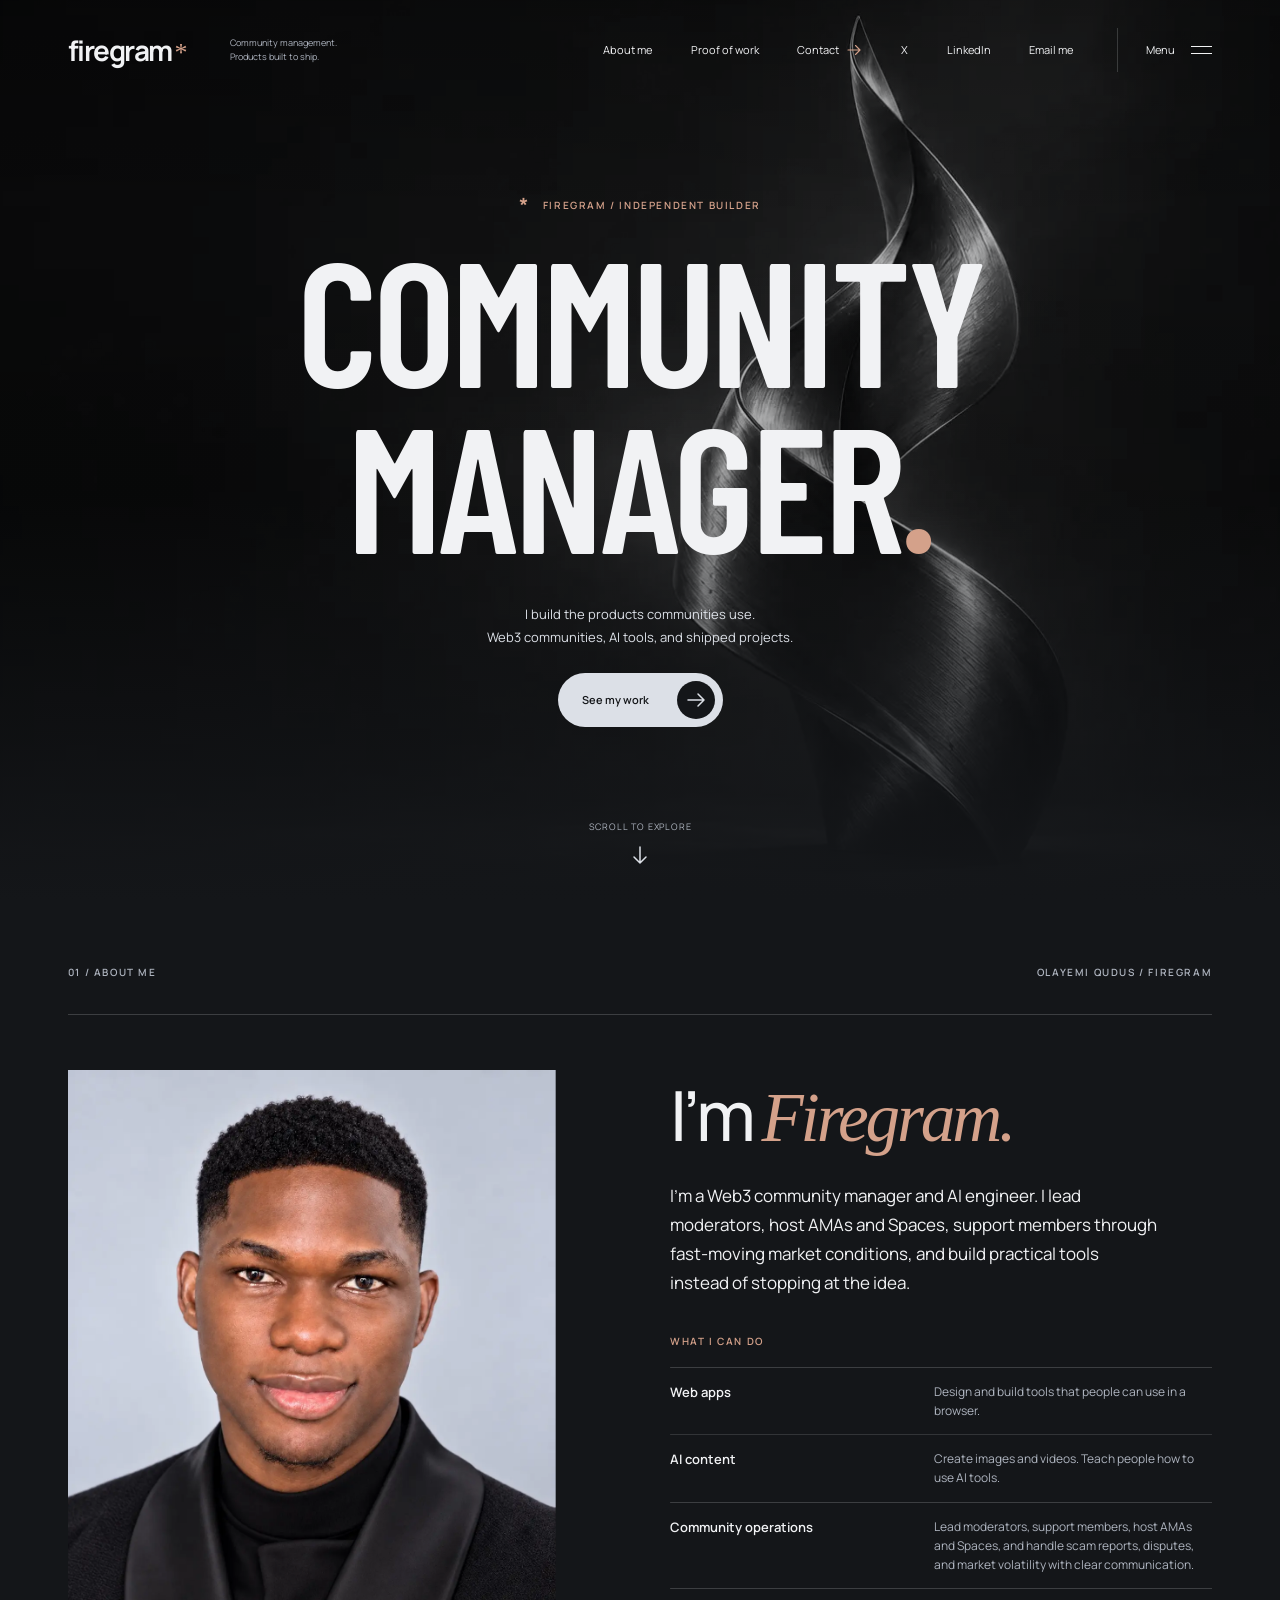
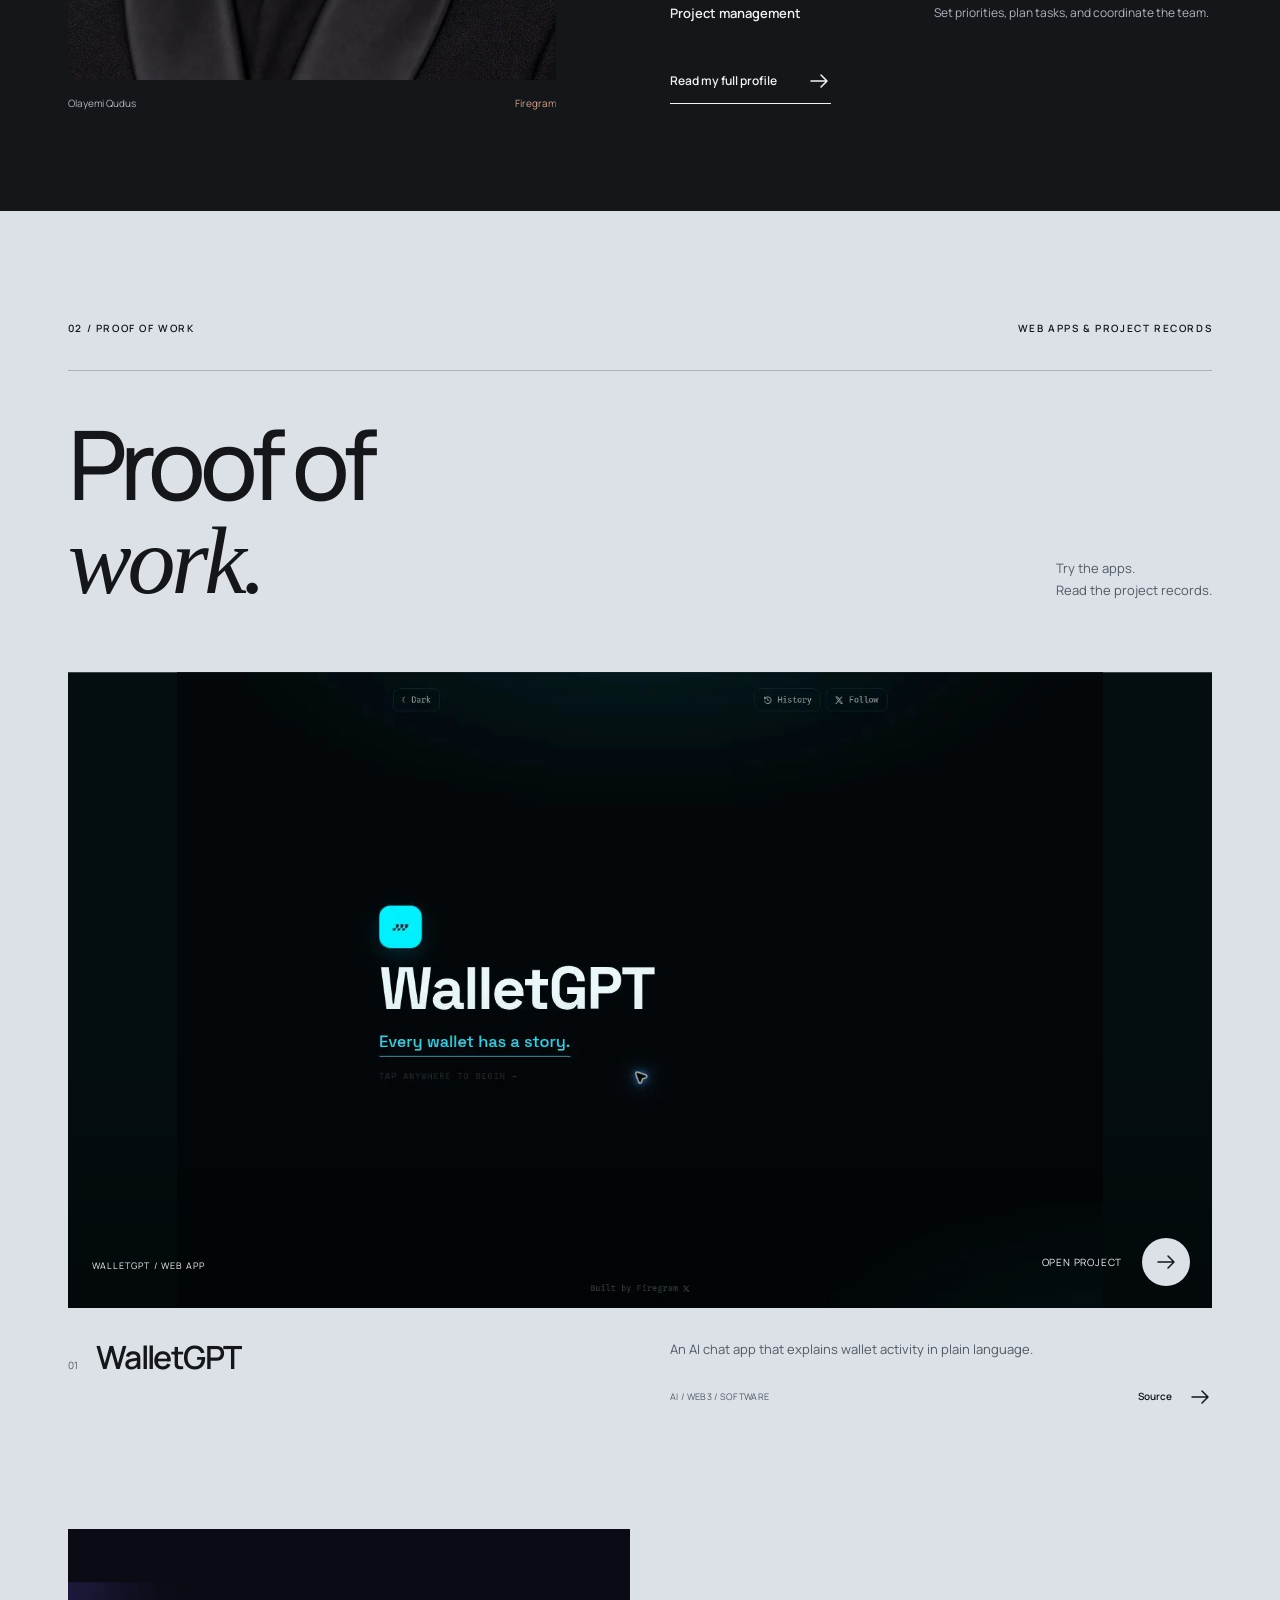
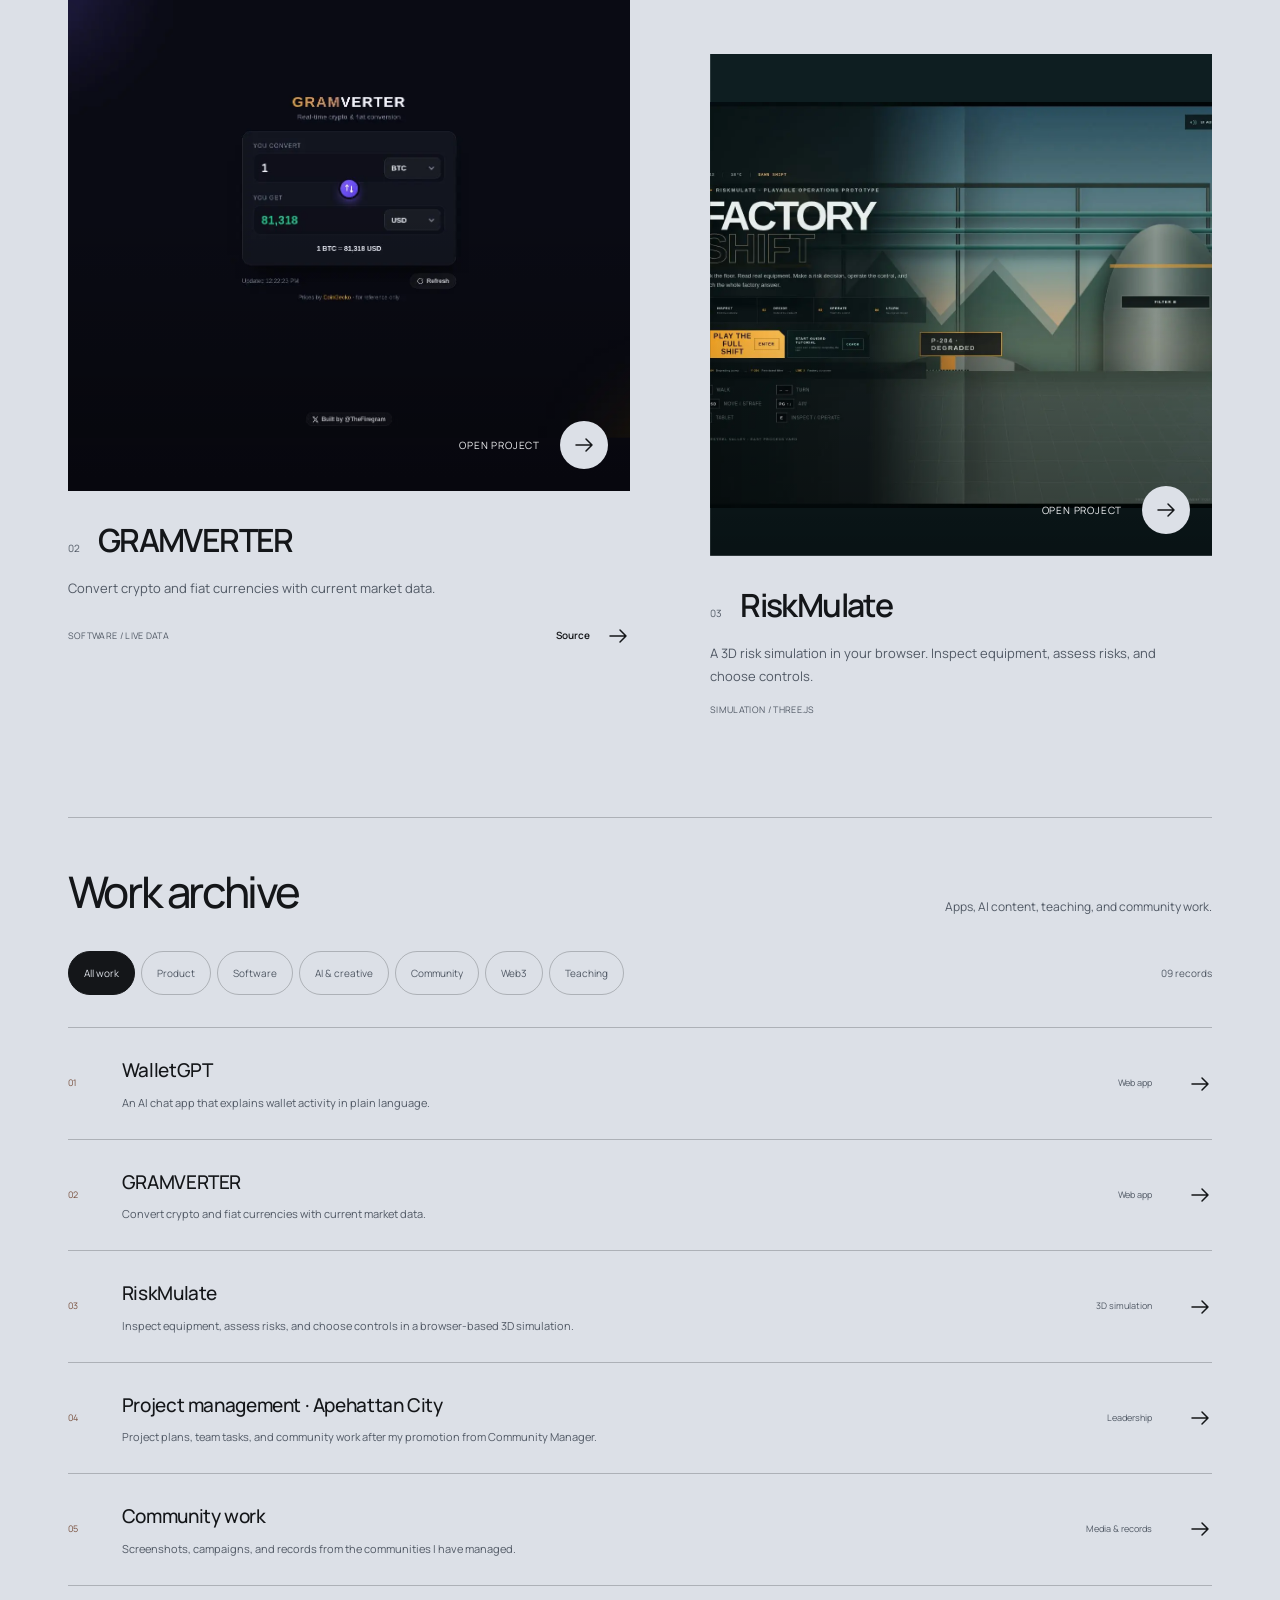
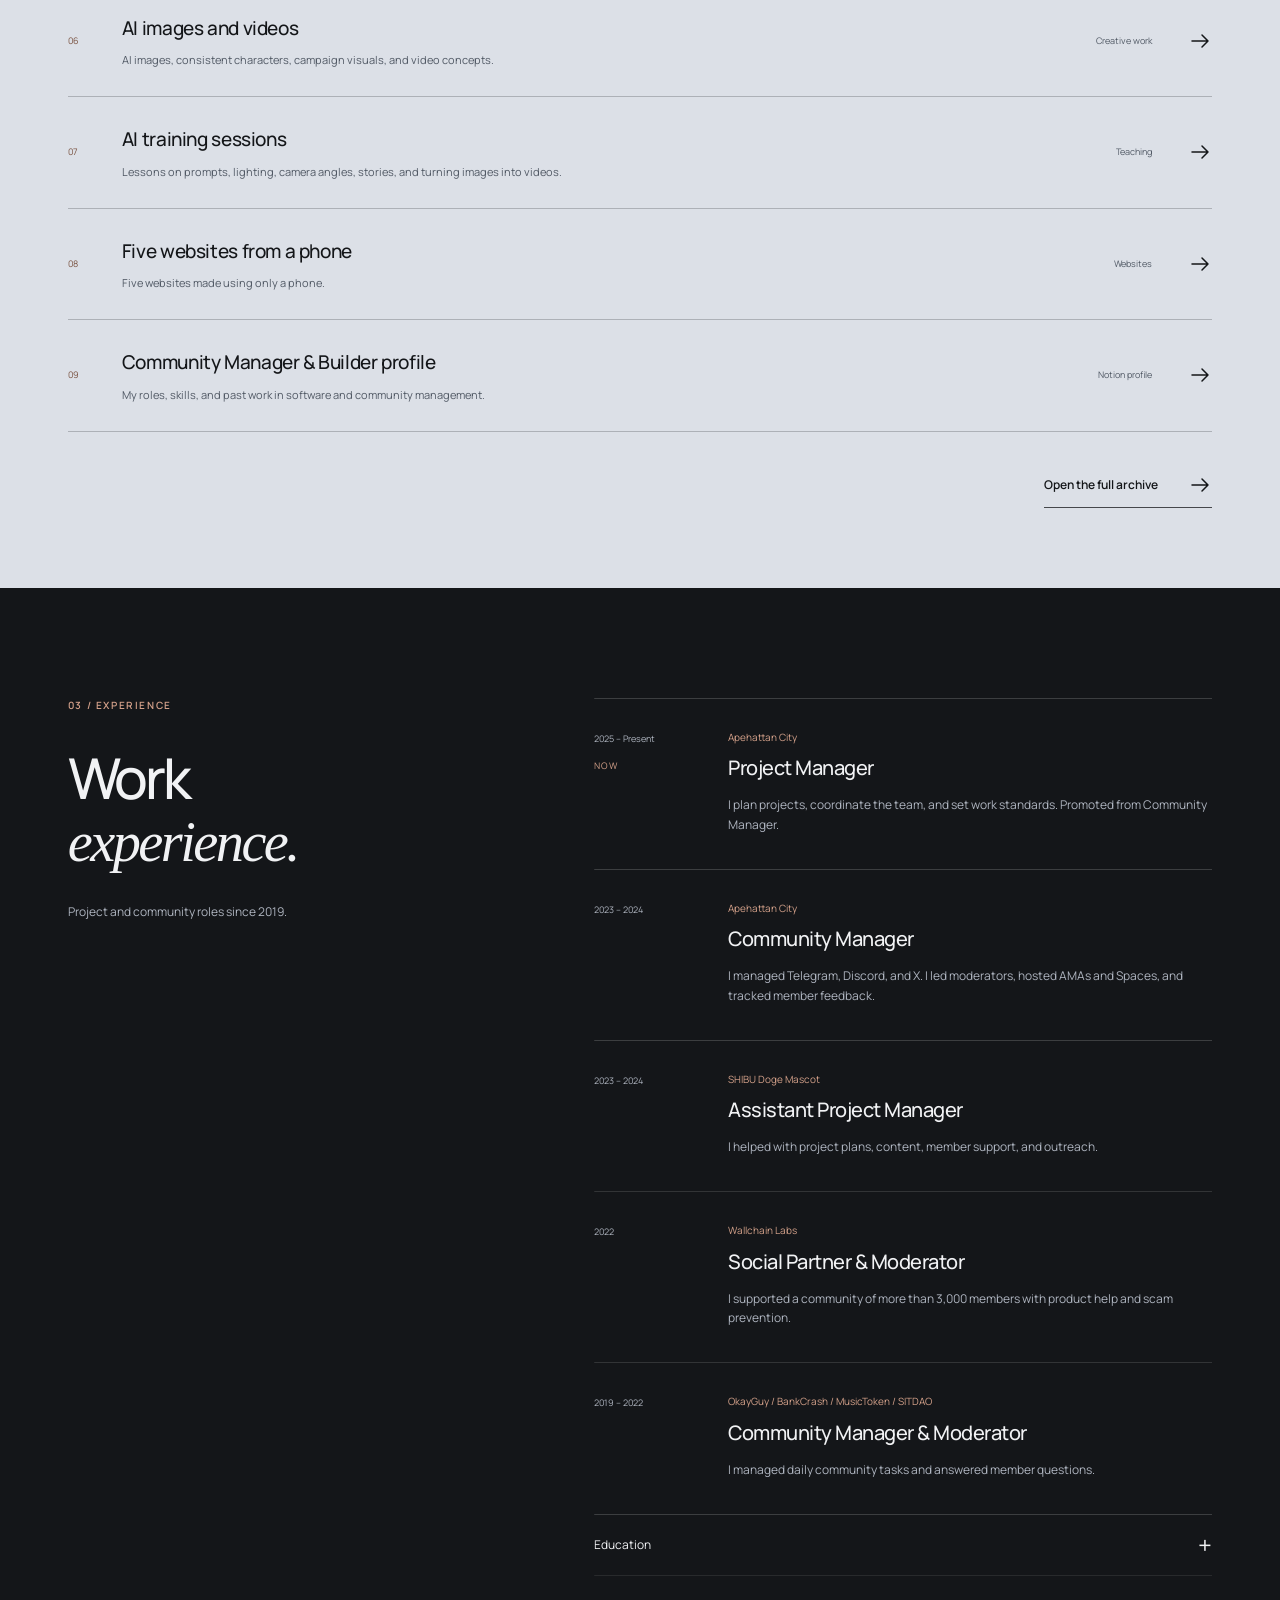
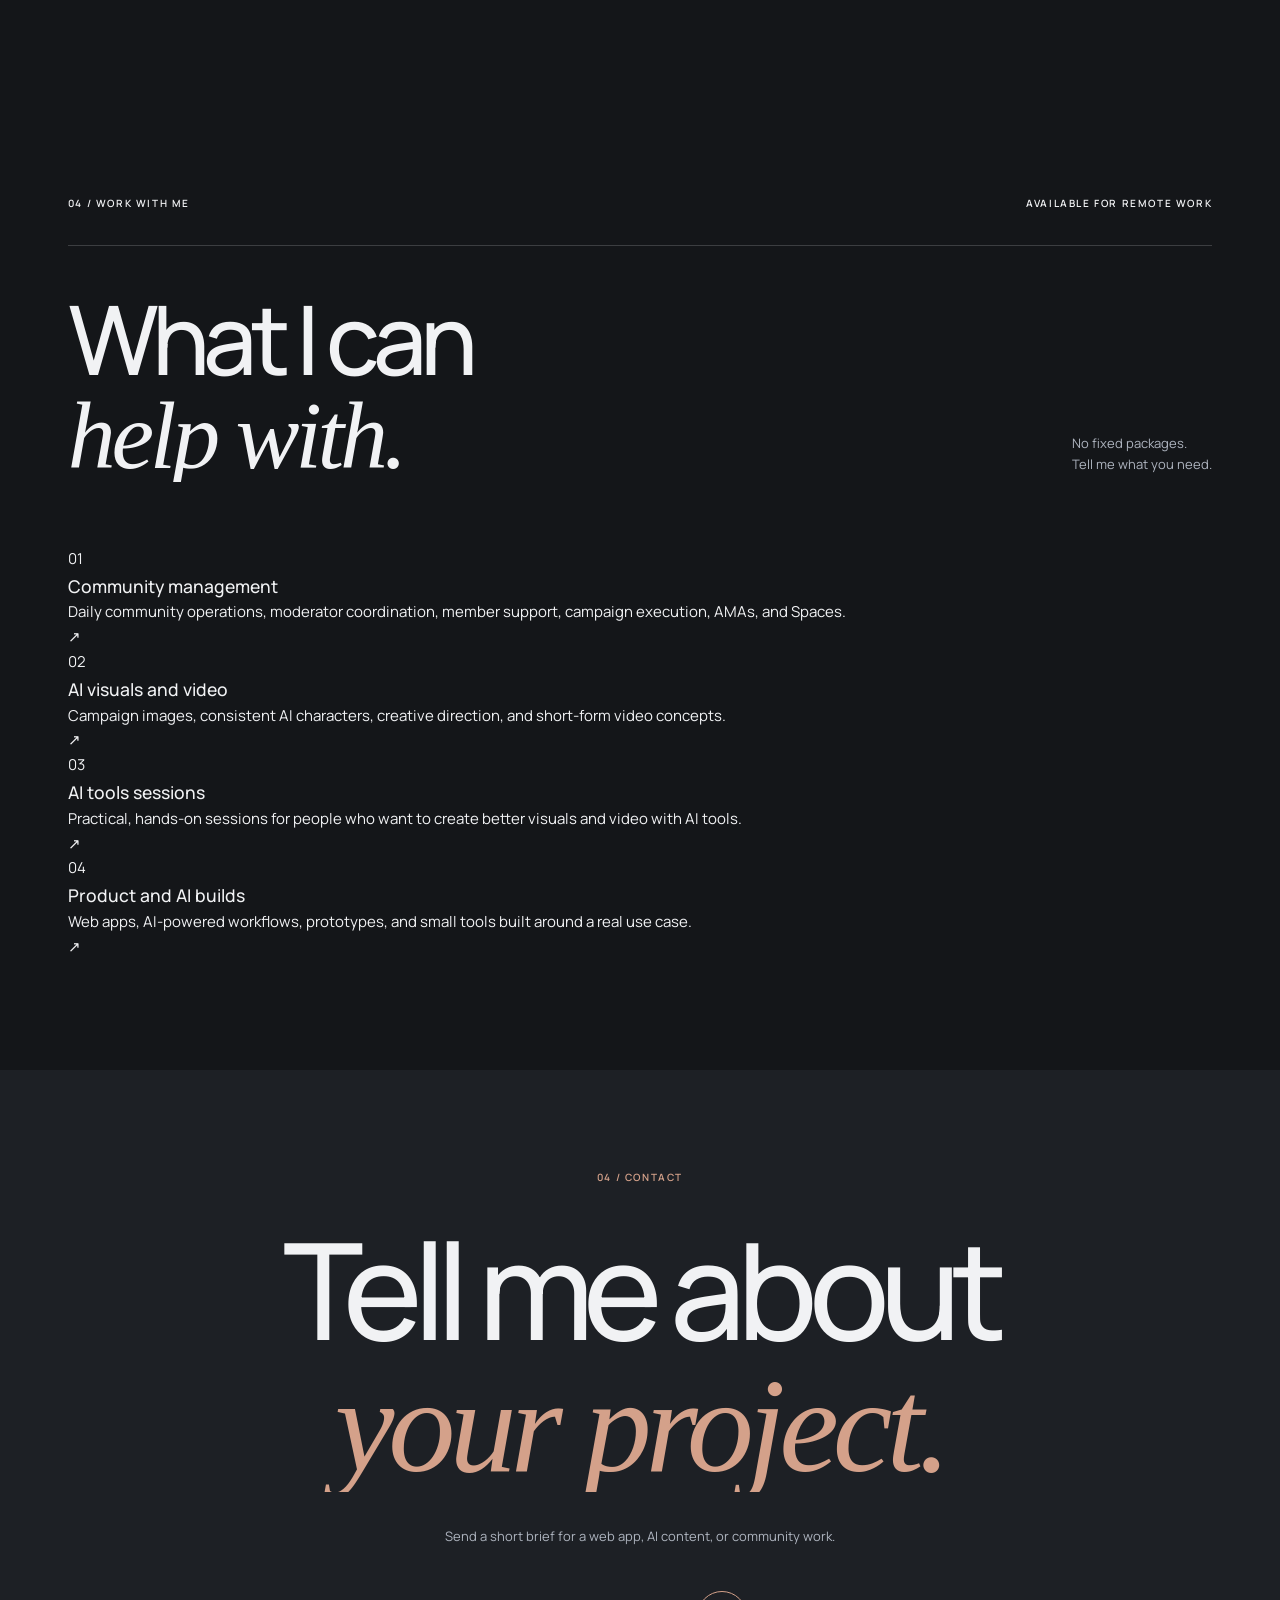
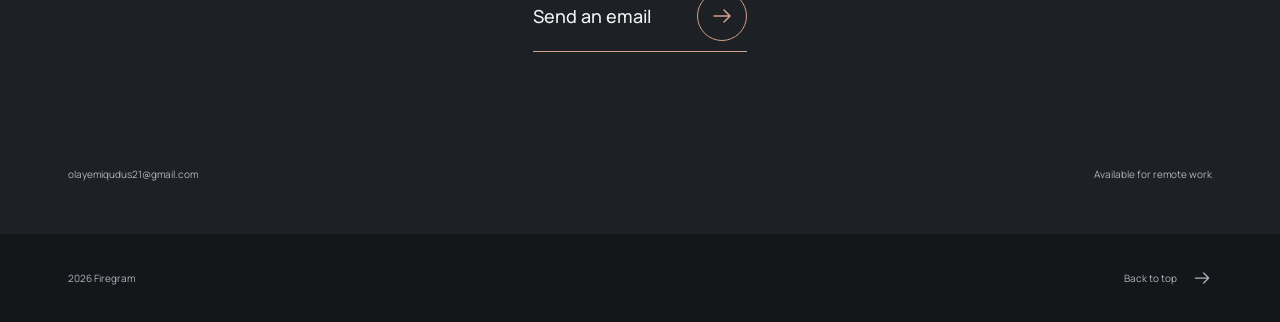
==== commit ed06fb41: "Clarify portfolio positioning and add services" ====
--- a/index.html
+++ b/index.html
@@ -4,9 +4,9 @@
   <meta charset="utf-8">
   <meta name="viewport" content="width=device-width, initial-scale=1">
   <meta name="theme-color" content="#141619">
-  <meta name="description" content="I’m Firegram. I build web apps, create AI images and videos, and manage projects and online communities. See my work and get in touch.">
-  <meta property="og:title" content="Firegram · Web apps, AI content & communities">
-  <meta property="og:description" content="Web apps, AI images and videos, project management, and community work by Firegram.">
+  <meta name="description" content="Firegram is a Web3 community manager and AI engineer who builds useful products, leads communities, and creates AI campaign content.">
+  <meta property="og:title" content="Firegram · Community Manager & Builder">
+  <meta property="og:description" content="Web3 community management, AI engineering, product builds, and creative work by Firegram.">
   <meta property="og:type" content="website">
   <meta property="og:image" content="https://firegram-portfolio.vercel.app/assets/firegram-portrait.webp">
   <meta property="og:image:alt" content="Portrait of Firegram in a black jacket against a grey background.">
@@ -25,11 +25,14 @@
   <a class="skip-link" href="#main">Skip to content</a>
   <header class="site-header" id="site-header">
     <a class="wordmark" href="#home" aria-label="Firegram home">firegram<span class="brand-spark" aria-hidden="true">*</span></a>
-    <span class="header-note">Web apps. AI content.<br>Projects and communities.</span>
+    <span class="header-note">Community management.<br>Products built to ship.</span>
     <nav class="desktop-nav" aria-label="Main navigation">
       <a href="#about">About me</a>
       <a href="#work">Proof of work</a>
       <a href="#contact">Contact <svg class="arrow-icon" aria-hidden="true" focusable="false"><use href="#icon-arrow"/></svg></a>
+      <a class="header-social" href="https://x.com/TheFiregram" target="_blank" rel="noopener noreferrer">X</a>
+      <a class="header-social" href="https://www.linkedin.com/in/olayemi-qudus/" target="_blank" rel="noopener noreferrer">LinkedIn</a>
+      <a class="header-email" href="mailto:olayemiqudus21@gmail.com">Email me</a>
     </nav>
     <button class="menu-toggle" id="menu-toggle" type="button" aria-haspopup="dialog" aria-controls="site-menu" aria-expanded="false" hidden><span>Menu</span><span class="menu-lines" aria-hidden="true"><i></i><i></i></span></button>
     <div class="reading-progress" aria-hidden="true"><i id="reading-progress"></i></div>
@@ -51,8 +54,8 @@
       <div class="hero-shade" aria-hidden="true"></div>
       <div class="hero-content">
         <p class="eyebrow hero-entry entry-1"><span class="small-spark" aria-hidden="true">*</span> Firegram / Independent builder</p>
-        <h1 id="hero-title"><span class="title-line"><span class="hero-entry entry-2">I build</span></span><span class="title-line"><span class="hero-entry entry-3">web apps<span class="title-stop">.</span></span></span></h1>
-        <p class="hero-description hero-entry entry-4">I create AI images and videos.<br>I manage projects and online communities.</p>
+        <h1 id="hero-title"><span class="title-line"><span class="hero-entry entry-2">Community</span></span><span class="title-line"><span class="hero-entry entry-3">manager<span class="title-stop">.</span></span></span></h1>
+        <p class="hero-description hero-entry entry-4">I build the products communities use.<br>Web3 communities, AI tools, and shipped projects.</p>
         <a class="pill-link hero-entry entry-5" href="#work"><span>See my work</span><span class="button-arrow"><svg class="arrow-icon" aria-hidden="true" focusable="false"><use href="#icon-arrow"/></svg></span></a>
       </div>
       <div class="hero-bottom"><a href="#about" class="scroll-cue">Scroll to explore <svg class="arrow-icon scroll-arrow" aria-hidden="true" focusable="false"><use href="#icon-arrow"/></svg></a></div>
@@ -63,12 +66,12 @@
         <figure class="profile-photo" data-reveal><img src="assets/firegram-portrait.webp" width="1122" height="1402" alt="Firegram in a black jacket against a grey background." loading="lazy" decoding="async"><figcaption><span>Olayemi Qudus</span><span>Firegram</span></figcaption></figure>
         <div class="profile-copy">
           <h2 id="about-title" data-reveal>I’m <span class="serif-word">Firegram.</span></h2>
-          <p class="profile-intro" data-reveal>I build web apps and use AI to create images and videos. I manage online communities and help teams plan and deliver projects.</p>
+          <p class="profile-intro" data-reveal>I’m a Web3 community manager and AI engineer. I lead moderators, host AMAs and Spaces, support members through fast-moving market conditions, and build practical tools instead of stopping at the idea.</p>
           <div class="skills-list" id="strengths" aria-labelledby="skills-title">
             <h3 class="eyebrow" id="skills-title" data-reveal>What I can do</h3>
             <div class="skill-row" data-reveal><h4>Web apps</h4><p>Design and build tools that people can use in a browser.</p></div>
             <div class="skill-row" data-reveal><h4>AI content</h4><p>Create images and videos. Teach people how to use AI tools.</p></div>
-            <div class="skill-row" data-reveal><h4>Community management</h4><p>Support members, lead moderators, and run online events.</p></div>
+            <div class="skill-row" data-reveal><h4>Community operations</h4><p>Lead moderators, support members, host AMAs and Spaces, and handle scam reports, disputes, and market volatility with clear communication.</p></div>
             <div class="skill-row" data-reveal><h4>Project management</h4><p>Set priorities, plan tasks, and coordinate the team.</p></div>
           </div>
           <a class="text-link" data-reveal href="https://ember-wrist-573.notion.site/Firegram-Community-Manager-and-Builder-25a2c1a6abe7805e96d5d0a60985b316" target="_blank" rel="noopener noreferrer">Read my full profile <svg class="arrow-icon" aria-hidden="true" focusable="false"><use href="#icon-arrow"/></svg></a>
@@ -110,6 +113,16 @@
         <details class="education" data-reveal><summary>Education <span aria-hidden="true">+</span></summary><dl><div><dt>Computer Science</dt><dd>Global Wealth University / 2017–2020</dd></div><div><dt>Project Management</dt><dd>CIPM / 2020–2021</dd></div><div><dt>Public Speaking</dt><dd>The Phenomenals / 2021–2022</dd></div></dl></details>
       </div></div>
     </section>
+    <section class="services chapter section-pad" id="services" aria-labelledby="services-title" data-chapter="04">
+      <div class="section-topline"><p class="eyebrow" data-reveal>04 / Work with me</p><span class="eyebrow" data-reveal>Available for remote work</span></div>
+      <div class="section-heading" data-reveal><h2 id="services-title">What I can<br><span class="serif-word">help with.</span></h2><p>No fixed packages.<br>Tell me what you need.</p></div>
+      <div class="service-list">
+        <article class="service-row" data-reveal><span class="service-number">01</span><div><h3>Community management</h3><p>Daily community operations, moderator coordination, member support, campaign execution, AMAs, and Spaces.</p></div><span class="service-arrow" aria-hidden="true">↗</span></article>
+        <article class="service-row" data-reveal><span class="service-number">02</span><div><h3>AI visuals and video</h3><p>Campaign images, consistent AI characters, creative direction, and short-form video concepts.</p></div><span class="service-arrow" aria-hidden="true">↗</span></article>
+        <article class="service-row" data-reveal><span class="service-number">03</span><div><h3>AI tools sessions</h3><p>Practical, hands-on sessions for people who want to create better visuals and video with AI tools.</p></div><span class="service-arrow" aria-hidden="true">↗</span></article>
+        <article class="service-row" data-reveal><span class="service-number">04</span><div><h3>Product and AI builds</h3><p>Web apps, AI-powered workflows, prototypes, and small tools built around a real use case.</p></div><span class="service-arrow" aria-hidden="true">↗</span></article>
+      </div>
+    </section>
     <section class="contact chapter section-pad" id="contact" aria-labelledby="contact-title" data-chapter="04">
       <p class="eyebrow" data-reveal>04 / Contact</p>
       <h2 id="contact-title" data-reveal>Tell me about<br><span class="serif-word">your project.</span></h2>
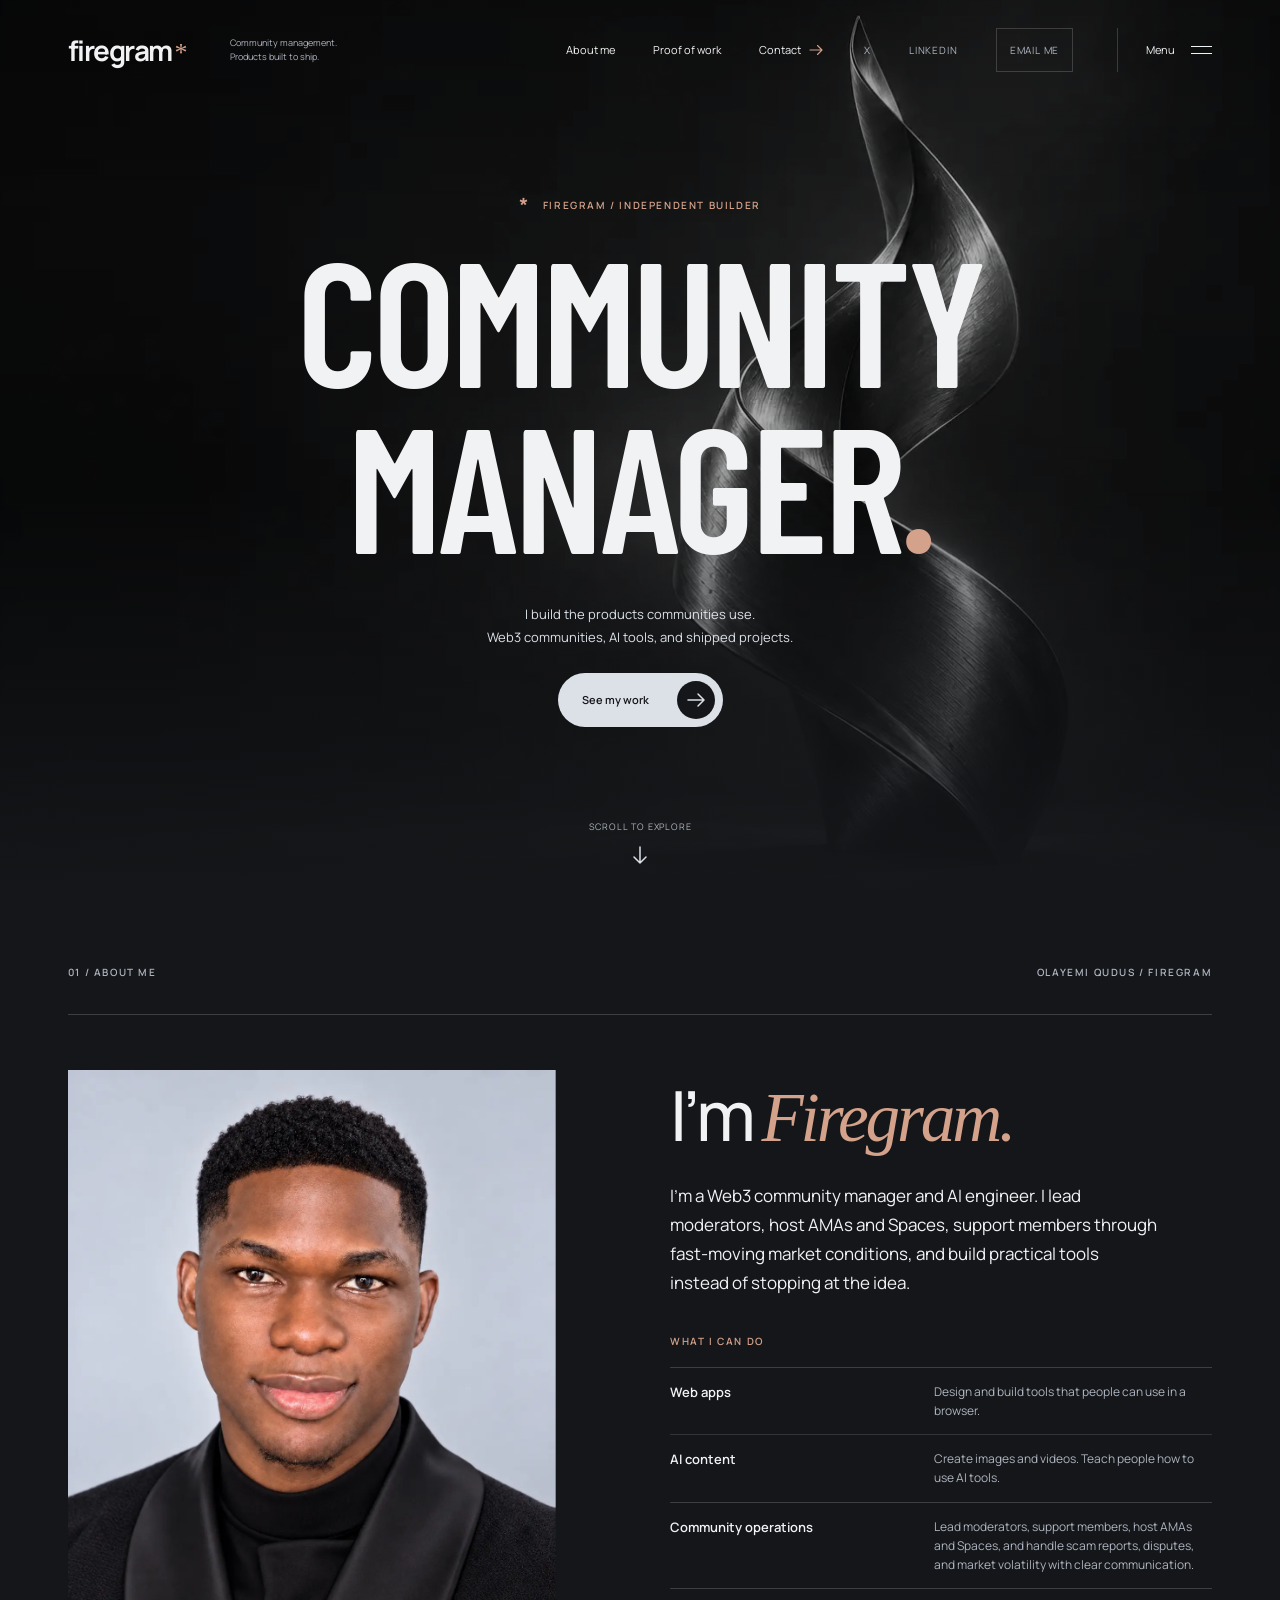
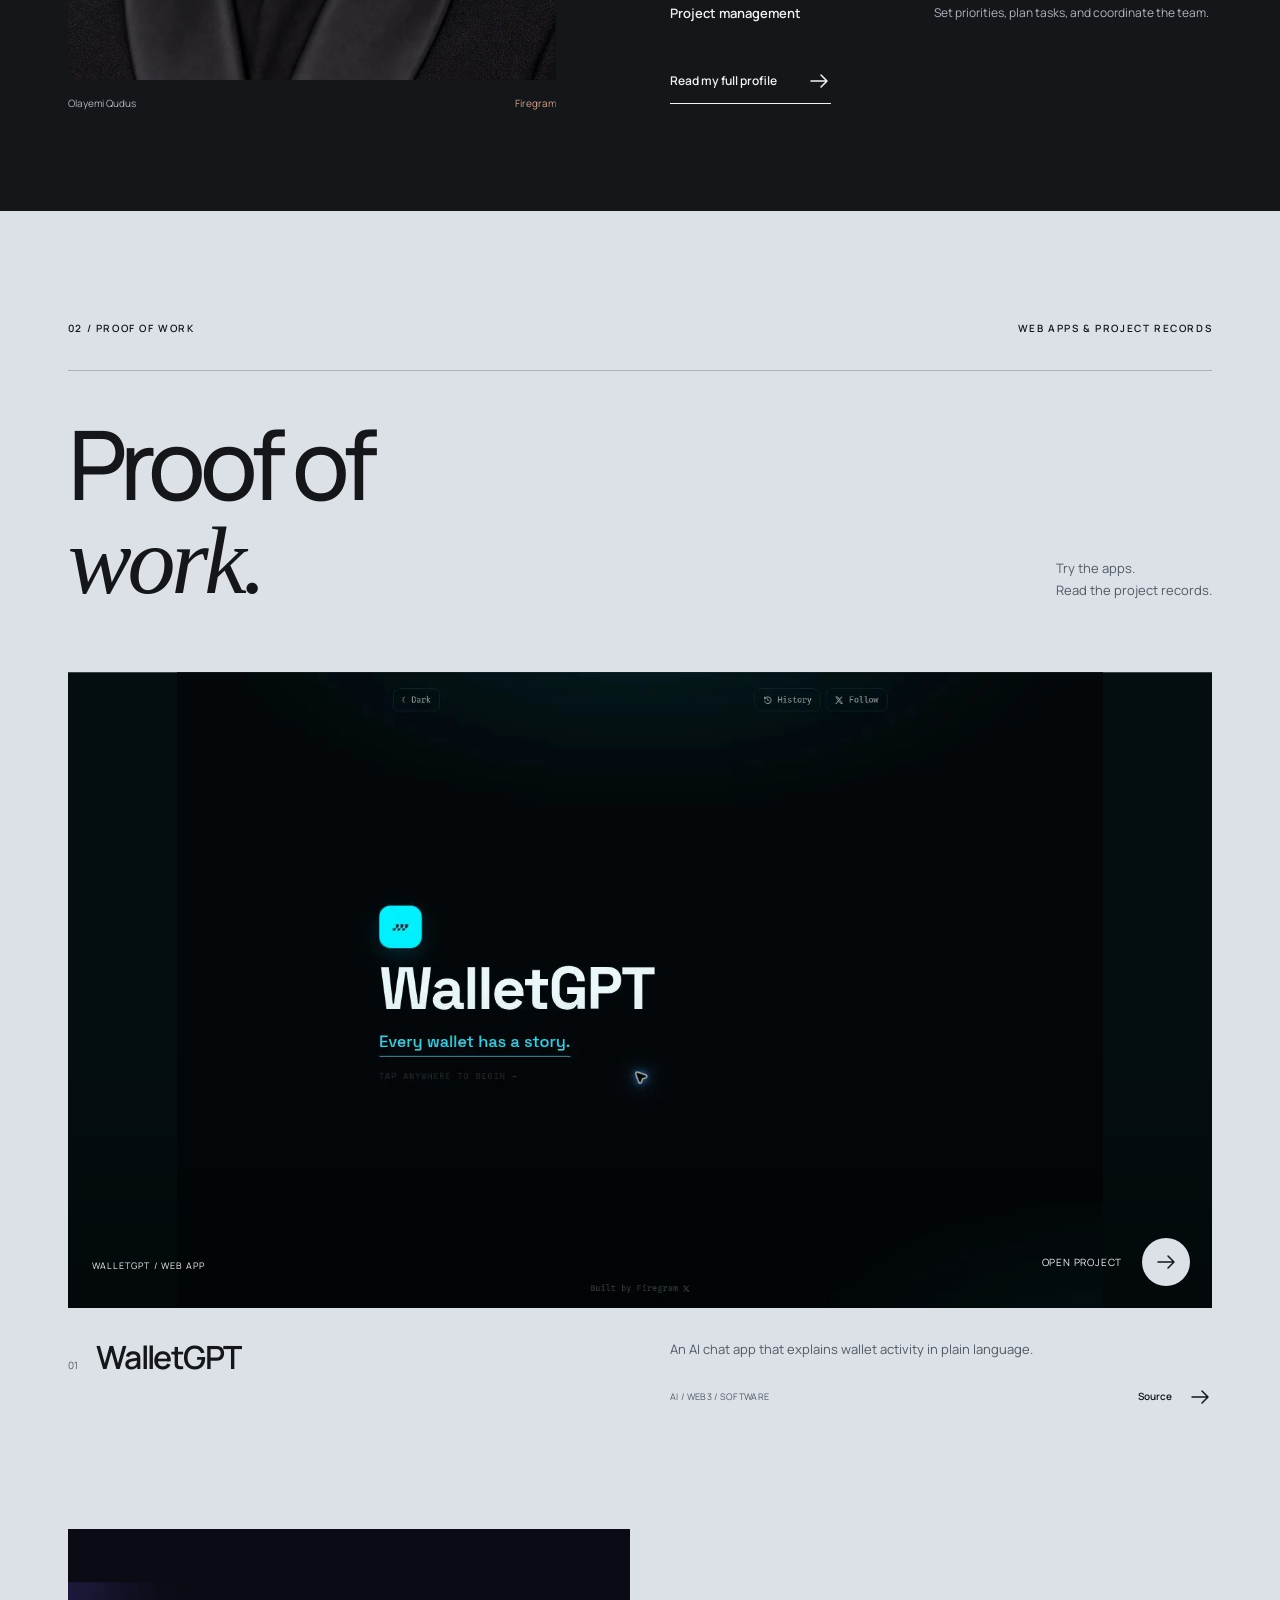
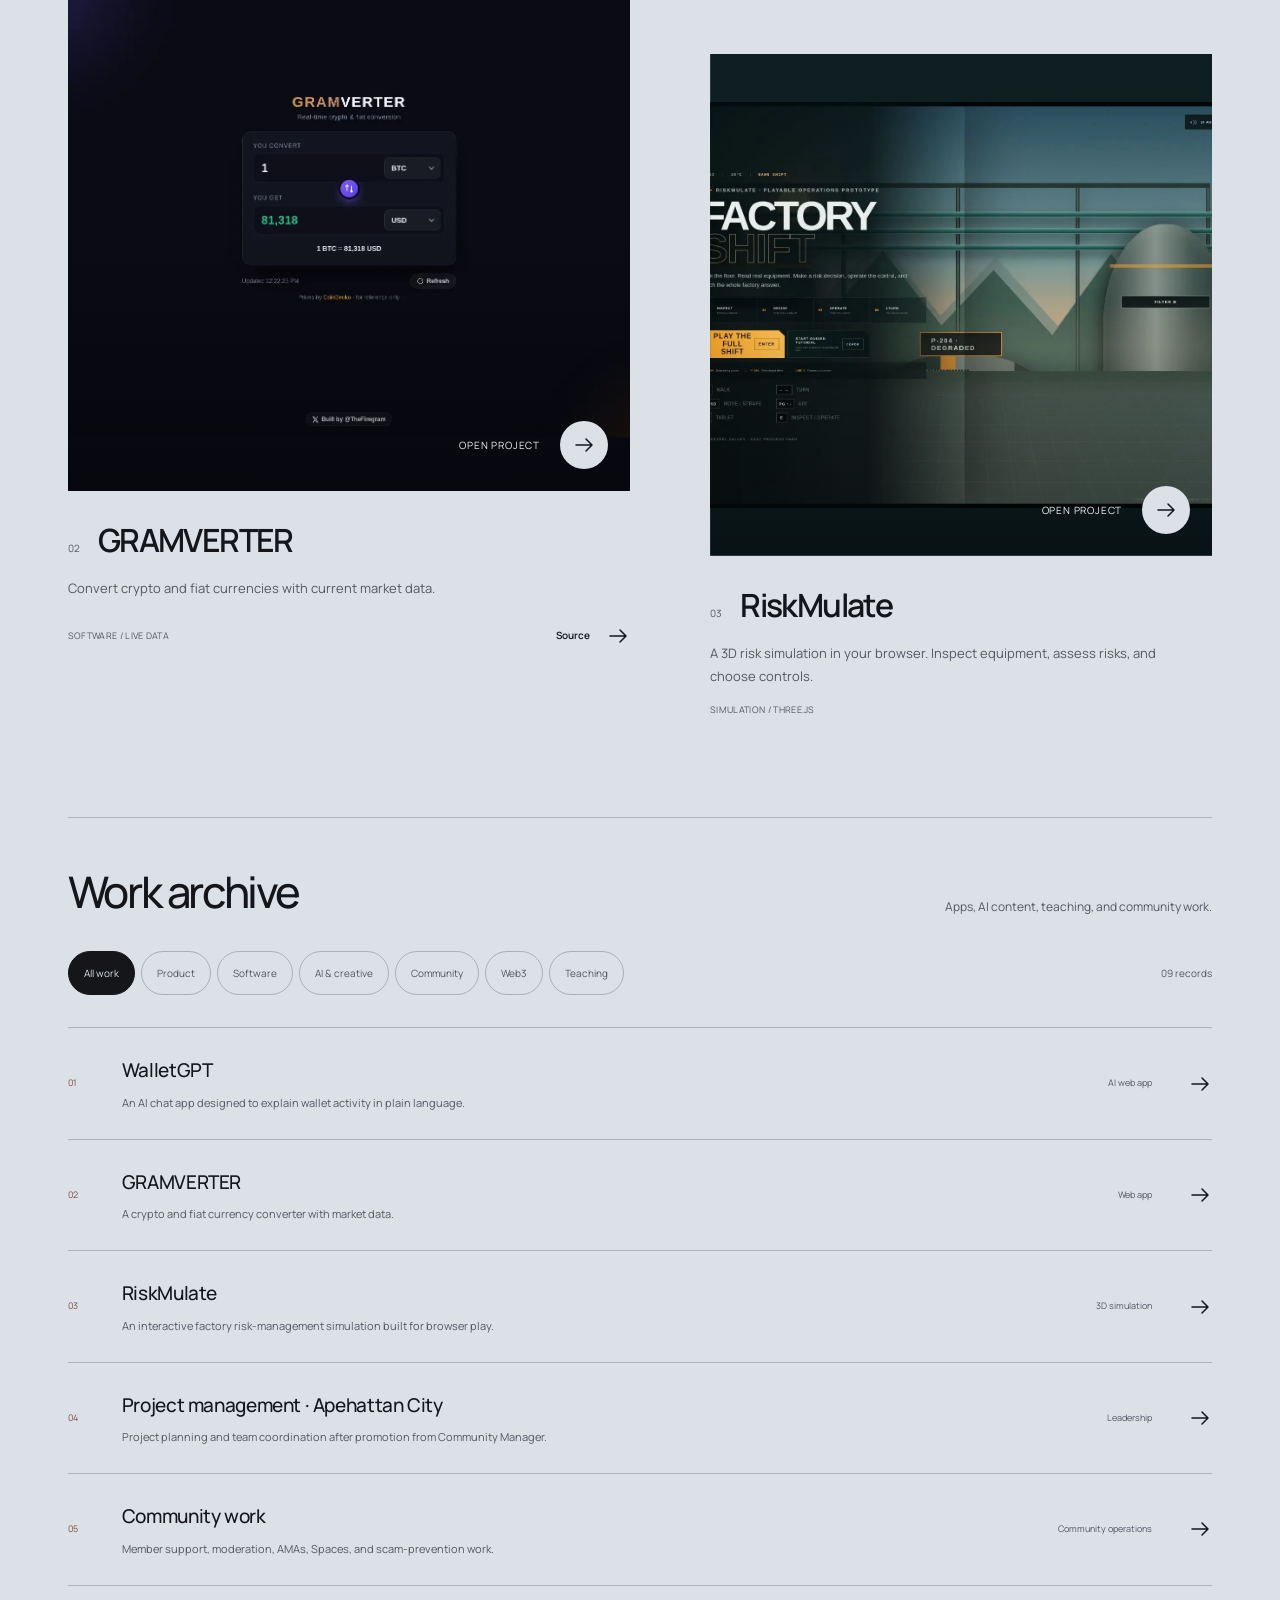
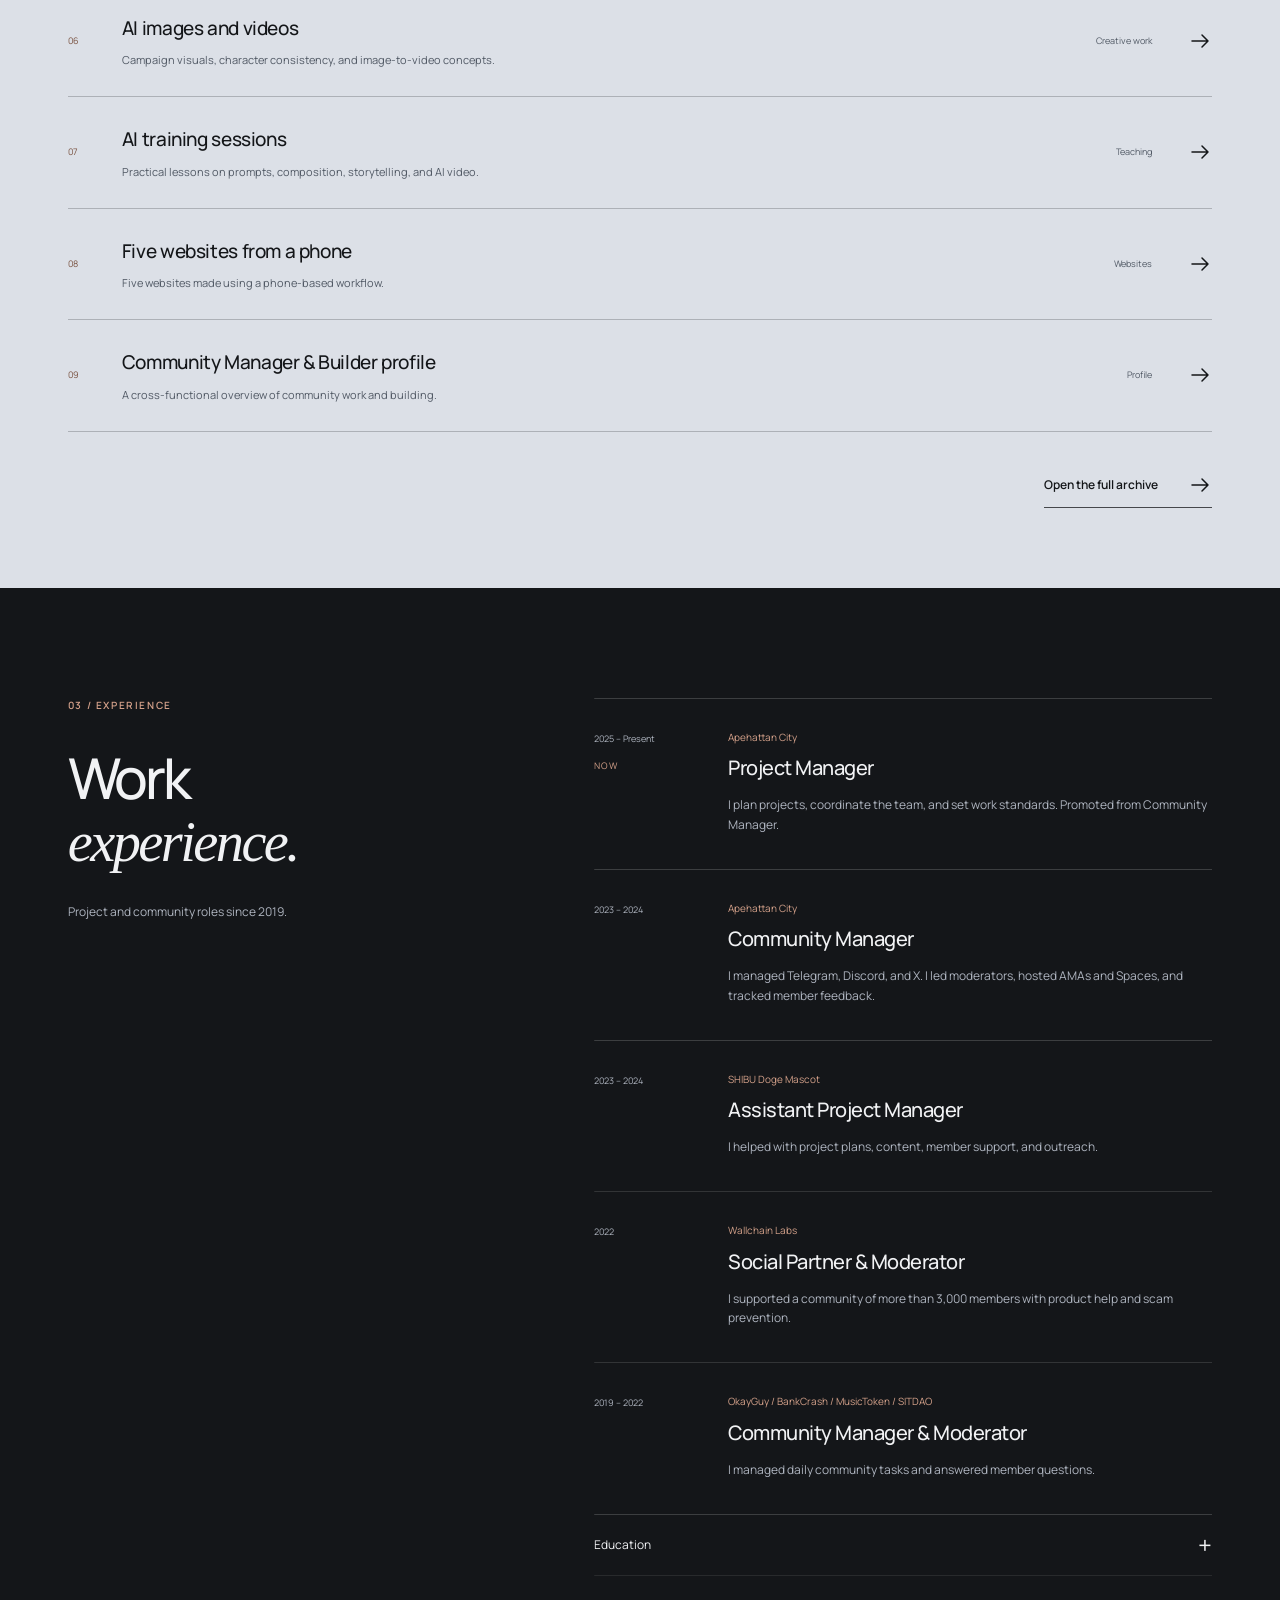
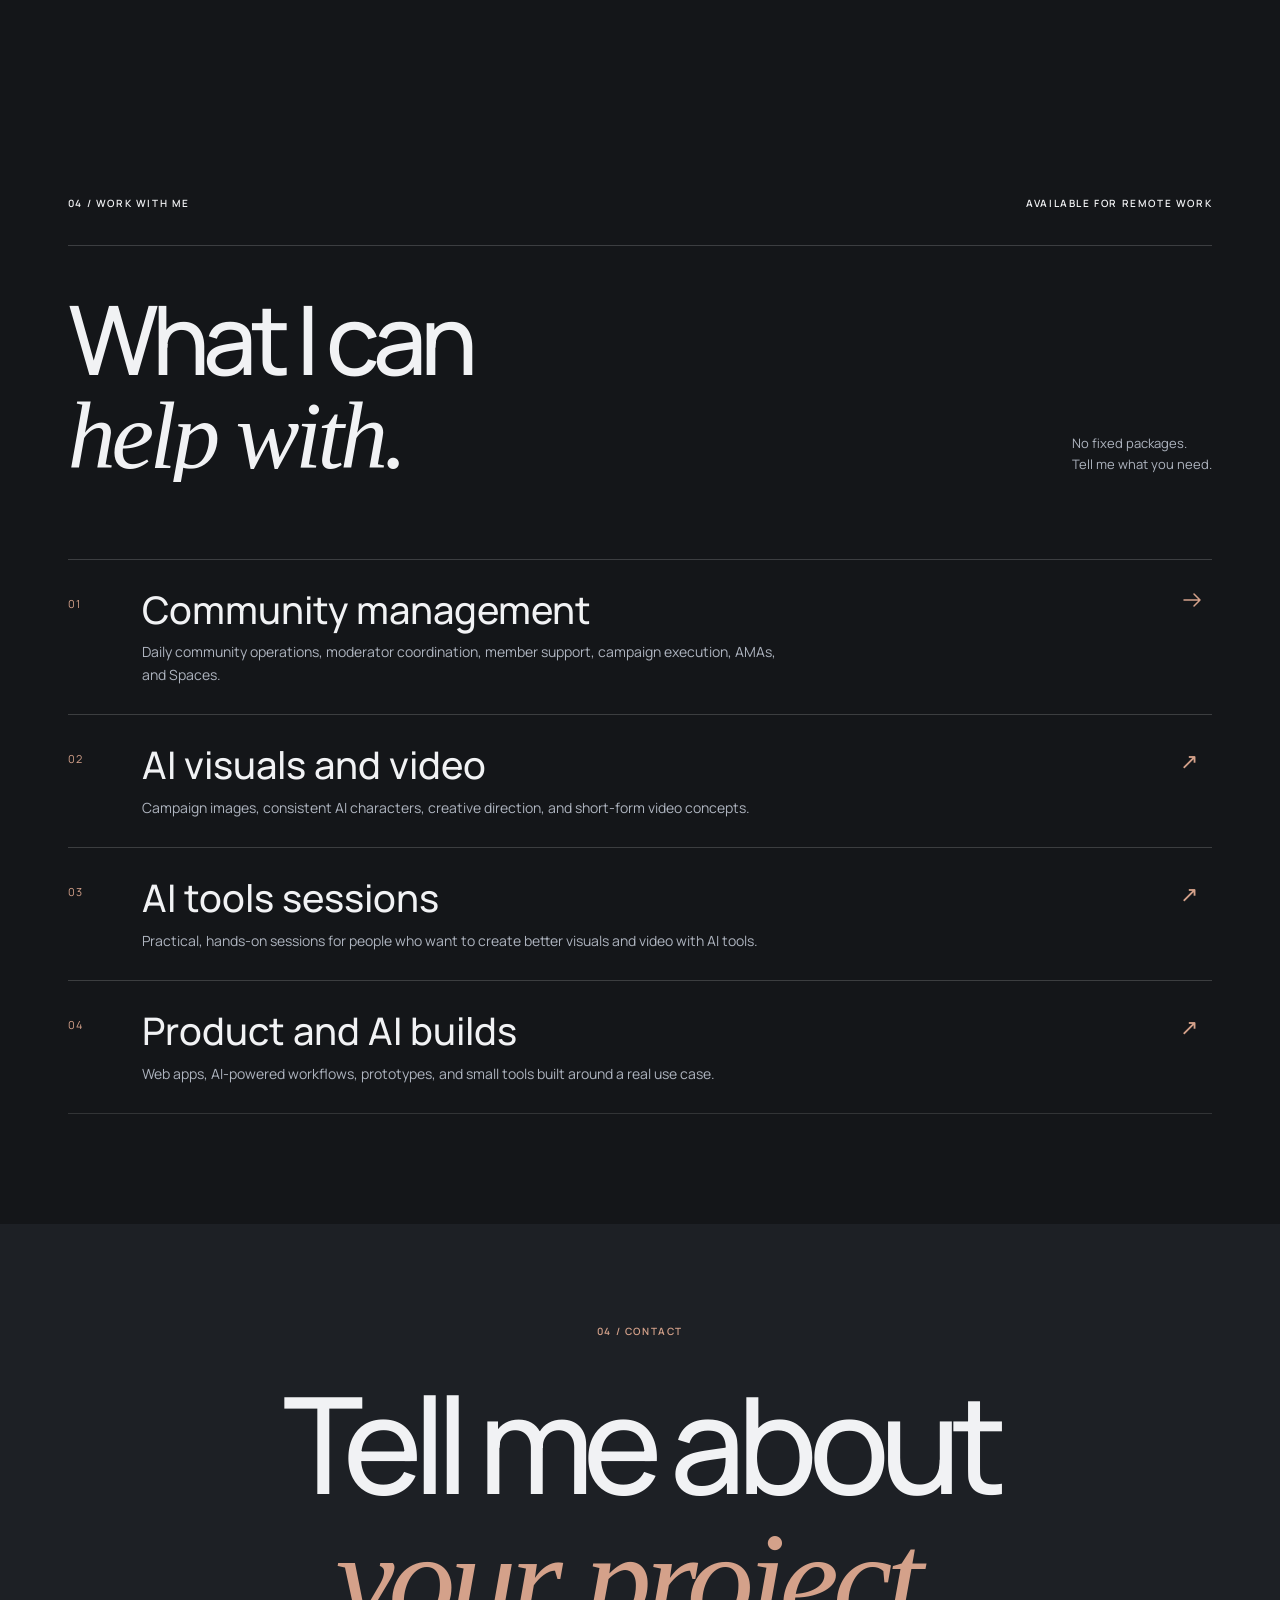
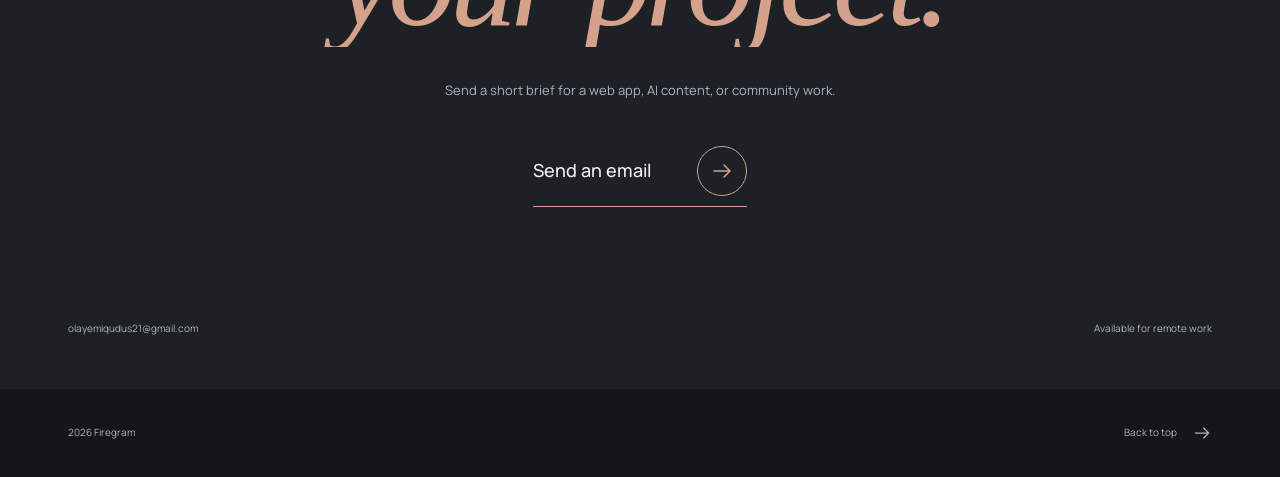
==== commit 73a8fb09: "Finish metadata and verified social links" ====
--- a/index.html
+++ b/index.html
@@ -10,7 +10,7 @@
   <meta property="og:type" content="website">
   <meta property="og:image" content="https://firegram-portfolio.vercel.app/assets/firegram-portrait.webp">
   <meta property="og:image:alt" content="Portrait of Firegram in a black jacket against a grey background.">
-  <title>Firegram · Web apps, AI content & communities</title>
+  <title>Firegram · Community Manager & Builder</title>
   <link rel="icon" href="assets/favicon.svg" type="image/svg+xml">
   <link rel="preload" as="font" href="assets/fonts/barlow-condensed-600.woff" type="font/woff" crossorigin>
   <link rel="preload" as="font" href="assets/fonts/manrope-variable.woff" type="font/woff" crossorigin>
@@ -31,7 +31,7 @@
       <a href="#work">Proof of work</a>
       <a href="#contact">Contact <svg class="arrow-icon" aria-hidden="true" focusable="false"><use href="#icon-arrow"/></svg></a>
       <a class="header-social" href="https://x.com/TheFiregram" target="_blank" rel="noopener noreferrer">X</a>
-      <a class="header-social" href="https://www.linkedin.com/in/olayemi-qudus/" target="_blank" rel="noopener noreferrer">LinkedIn</a>
+      <a class="header-social" href="https://www.linkedin.com/in/firegram" target="_blank" rel="noopener noreferrer">LinkedIn</a>
       <a class="header-email" href="mailto:olayemiqudus21@gmail.com">Email me</a>
     </nav>
     <button class="menu-toggle" id="menu-toggle" type="button" aria-haspopup="dialog" aria-controls="site-menu" aria-expanded="false" hidden><span>Menu</span><span class="menu-lines" aria-hidden="true"><i></i><i></i></span></button>
@@ -117,7 +117,7 @@
       <div class="section-topline"><p class="eyebrow" data-reveal>04 / Work with me</p><span class="eyebrow" data-reveal>Available for remote work</span></div>
       <div class="section-heading" data-reveal><h2 id="services-title">What I can<br><span class="serif-word">help with.</span></h2><p>No fixed packages.<br>Tell me what you need.</p></div>
       <div class="service-list">
-        <article class="service-row" data-reveal><span class="service-number">01</span><div><h3>Community management</h3><p>Daily community operations, moderator coordination, member support, campaign execution, AMAs, and Spaces.</p></div><span class="service-arrow" aria-hidden="true">↗</span></article>
+        <article class="service-row" data-reveal><span class="service-number">01</span><div><h3>Community management</h3><p>Daily community operations, moderator coordination, member support, campaign execution, AMAs, and Spaces.</p></div><span class="service-arrow" aria-hidden="true"><svg class="arrow-icon" focusable="false"><use href="#icon-arrow"/></svg></span></article>
         <article class="service-row" data-reveal><span class="service-number">02</span><div><h3>AI visuals and video</h3><p>Campaign images, consistent AI characters, creative direction, and short-form video concepts.</p></div><span class="service-arrow" aria-hidden="true">↗</span></article>
         <article class="service-row" data-reveal><span class="service-number">03</span><div><h3>AI tools sessions</h3><p>Practical, hands-on sessions for people who want to create better visuals and video with AI tools.</p></div><span class="service-arrow" aria-hidden="true">↗</span></article>
         <article class="service-row" data-reveal><span class="service-number">04</span><div><h3>Product and AI builds</h3><p>Web apps, AI-powered workflows, prototypes, and small tools built around a real use case.</p></div><span class="service-arrow" aria-hidden="true">↗</span></article>
--- a/styles/portfolio.css
+++ b/styles/portfolio.css
@@ -386,3 +386,44 @@
   .project-image { max-height: 350px; }
   .experience-row, .project, .proof-row { break-inside: avoid; }
 }
+
+
+/* Portfolio clarity pass: direct contact, services, and case-study hierarchy. */
+.header-social, .header-email { font-size: 10px; letter-spacing: .08em; text-transform: uppercase; color: var(--muted); }
+.header-social:hover, .header-email:hover { color: var(--white); }
+.header-email { border: 1px solid var(--rule); padding: 9px 13px; }
+.service-list { border-top: 1px solid var(--rule); margin-top: clamp(36px, 6vw, 82px); }
+.service-row { display: grid; grid-template-columns: 52px minmax(0, 1fr) 32px; align-items: start; gap: 22px; padding: 28px 0; border-bottom: 1px solid var(--rule); }
+.service-number { color: var(--accent); font-size: 11px; letter-spacing: .1em; padding-top: 7px; }
+.service-row h3 { font-size: clamp(23px, 3vw, 38px); line-height: 1.15; margin-bottom: 9px; }
+.service-row p { color: var(--muted); max-width: 660px; font-size: 14px; }
+.service-arrow { color: var(--accent); font-size: 22px; }
+.case-study { min-height: 100vh; padding: 150px var(--gutter) 80px; }
+.case-shell { max-width: 1120px; margin: 0 auto; }
+.case-back { display: inline-flex; gap: 10px; color: var(--muted); font-size: 12px; margin-bottom: 56px; }
+.case-kicker { color: var(--accent); font-size: 11px; letter-spacing: .14em; text-transform: uppercase; margin-bottom: 18px; }
+.case-title { font-size: clamp(54px, 10vw, 132px); line-height: .9; letter-spacing: -.04em; margin-bottom: 24px; }
+.case-intro { color: var(--paper); font-size: clamp(19px, 2.6vw, 30px); max-width: 780px; line-height: 1.4; }
+.case-visual { margin: 58px 0 70px; border: 1px solid var(--rule); background: var(--ink-soft); }
+.case-visual img { width: 100%; max-height: 620px; object-fit: cover; }
+.case-grid { display: grid; grid-template-columns: repeat(3, minmax(0, 1fr)); gap: 34px; border-top: 1px solid var(--rule); padding-top: 30px; }
+.case-grid h2 { font-size: 20px; margin-bottom: 16px; }
+.case-grid p, .case-grid li { color: var(--muted); font-size: 14px; }
+.case-grid ul { padding-left: 18px; margin: 0; }
+.case-grid li + li { margin-top: 10px; }
+.case-actions { display: flex; gap: 12px; flex-wrap: wrap; margin-top: 42px; }
+.case-actions a { display: inline-flex; border: 1px solid var(--rule); padding: 13px 18px; font-size: 12px; }
+.case-actions a:hover { border-color: var(--accent); color: var(--accent); }
+.case-note { margin-top: 52px; color: var(--muted); font-size: 12px; }
+@media (max-width: 900px) {
+  .header-social, .header-email { display: none; }
+  .case-grid { grid-template-columns: 1fr; gap: 28px; }
+  .case-study { padding-top: 110px; }
+  .case-back { margin-bottom: 38px; }
+}
+@media (max-width: 520px) {
+  .service-row { grid-template-columns: 28px minmax(0, 1fr) 18px; gap: 12px; padding: 22px 0; }
+  .service-row p { font-size: 12px; }
+  .case-title { font-size: clamp(48px, 15vw, 78px); }
+  .case-visual { margin: 36px 0 44px; }
+}
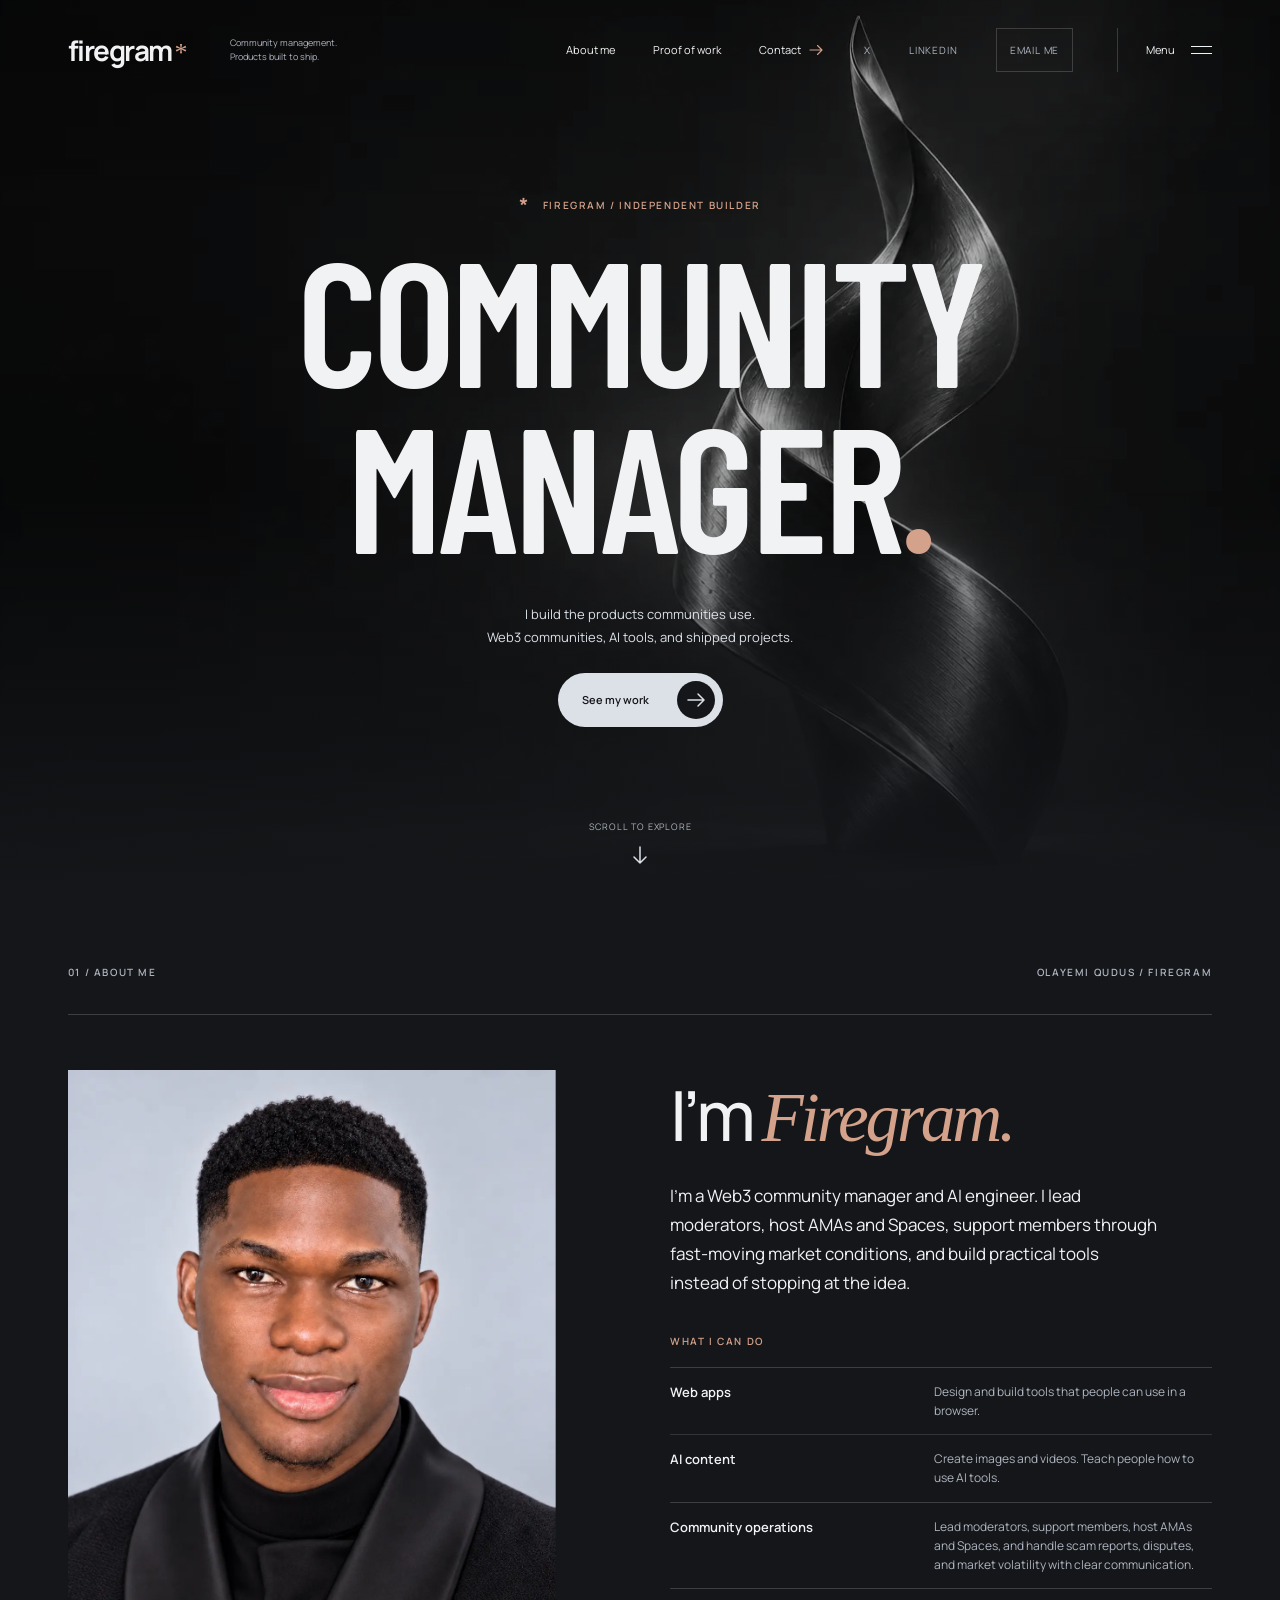
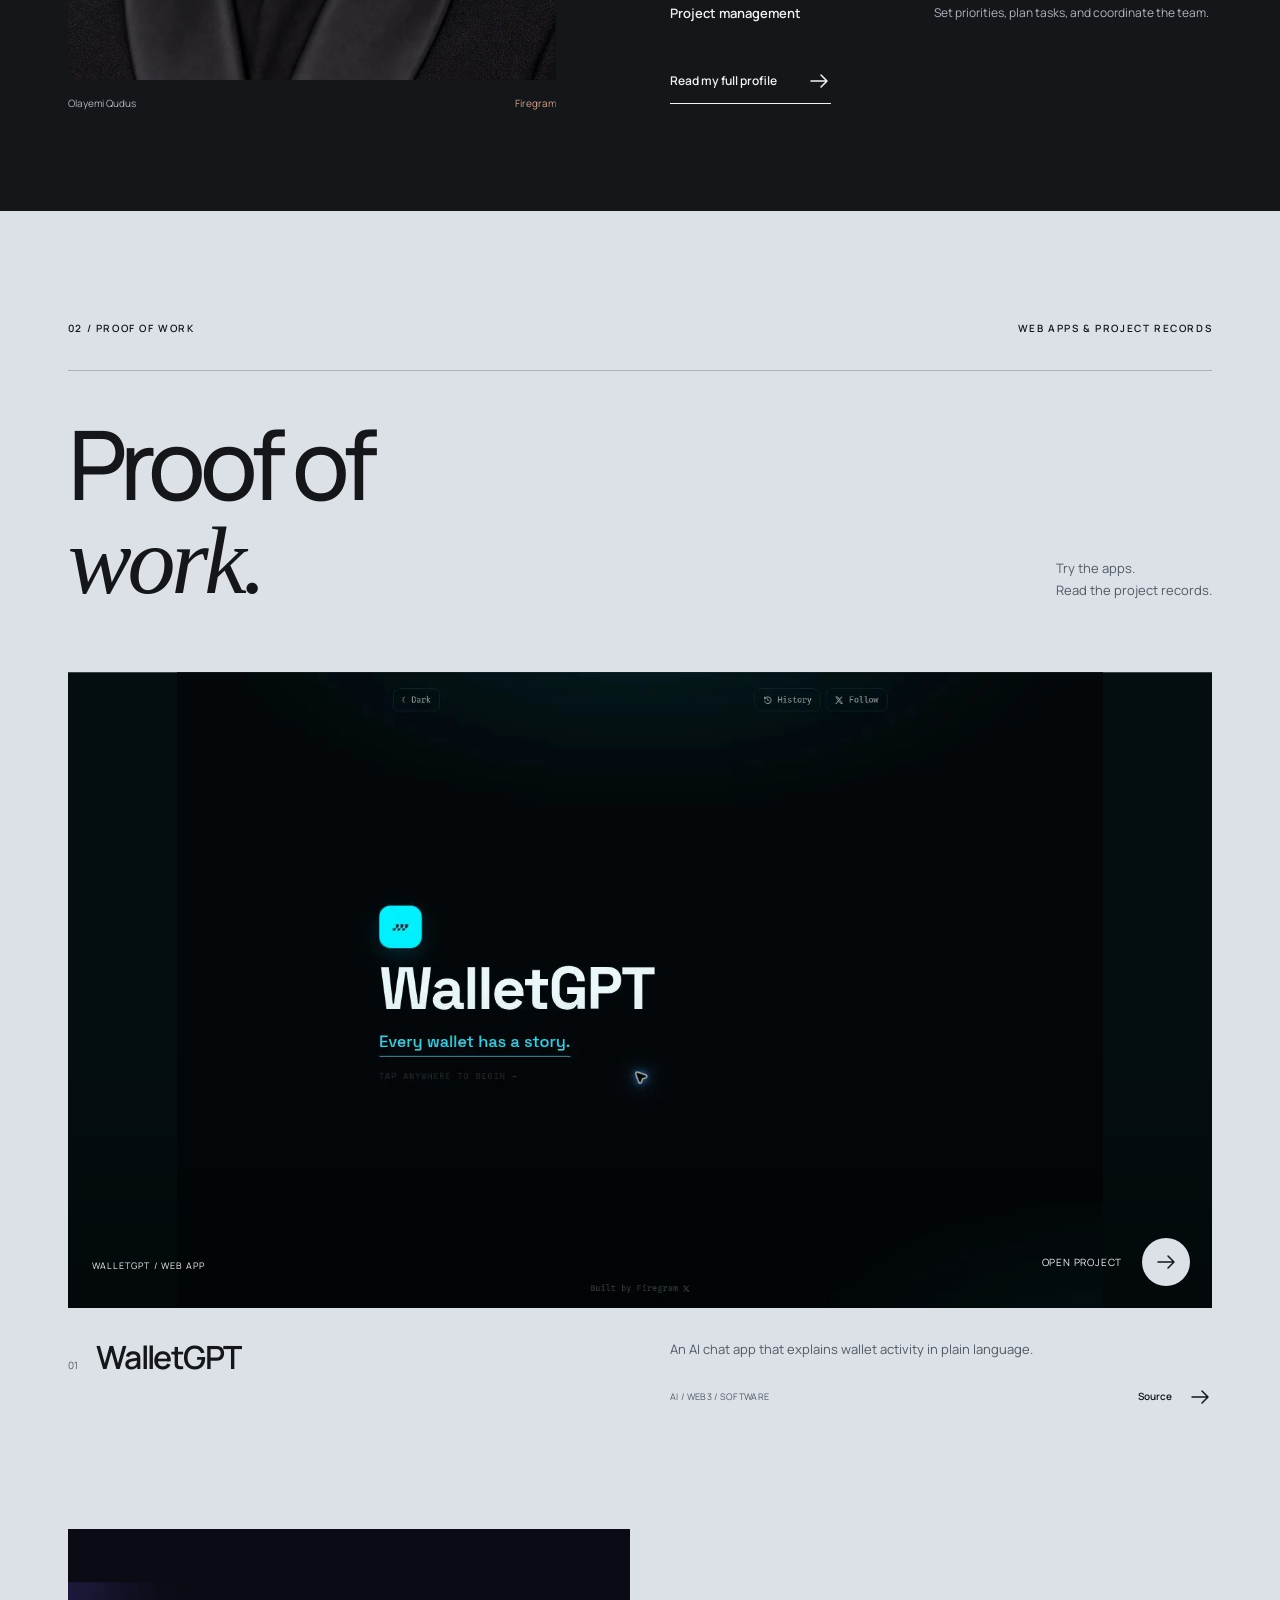
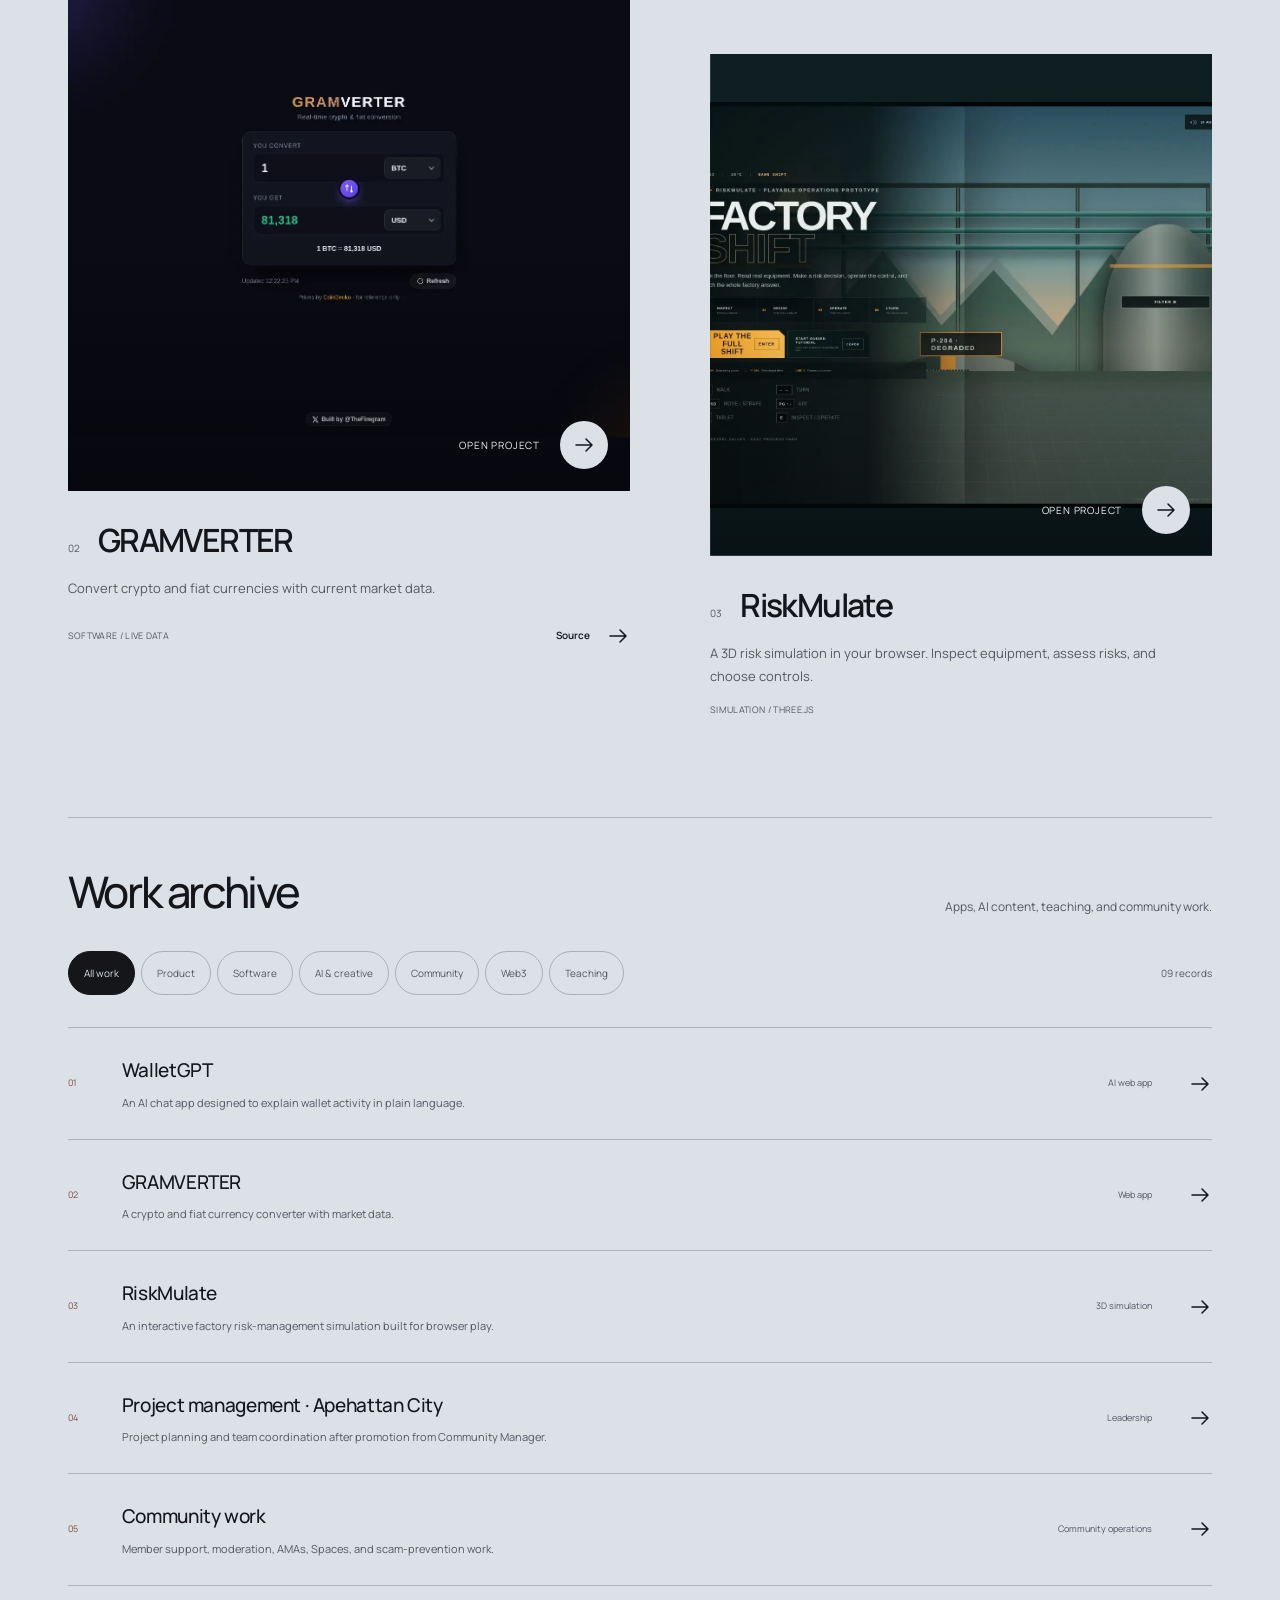
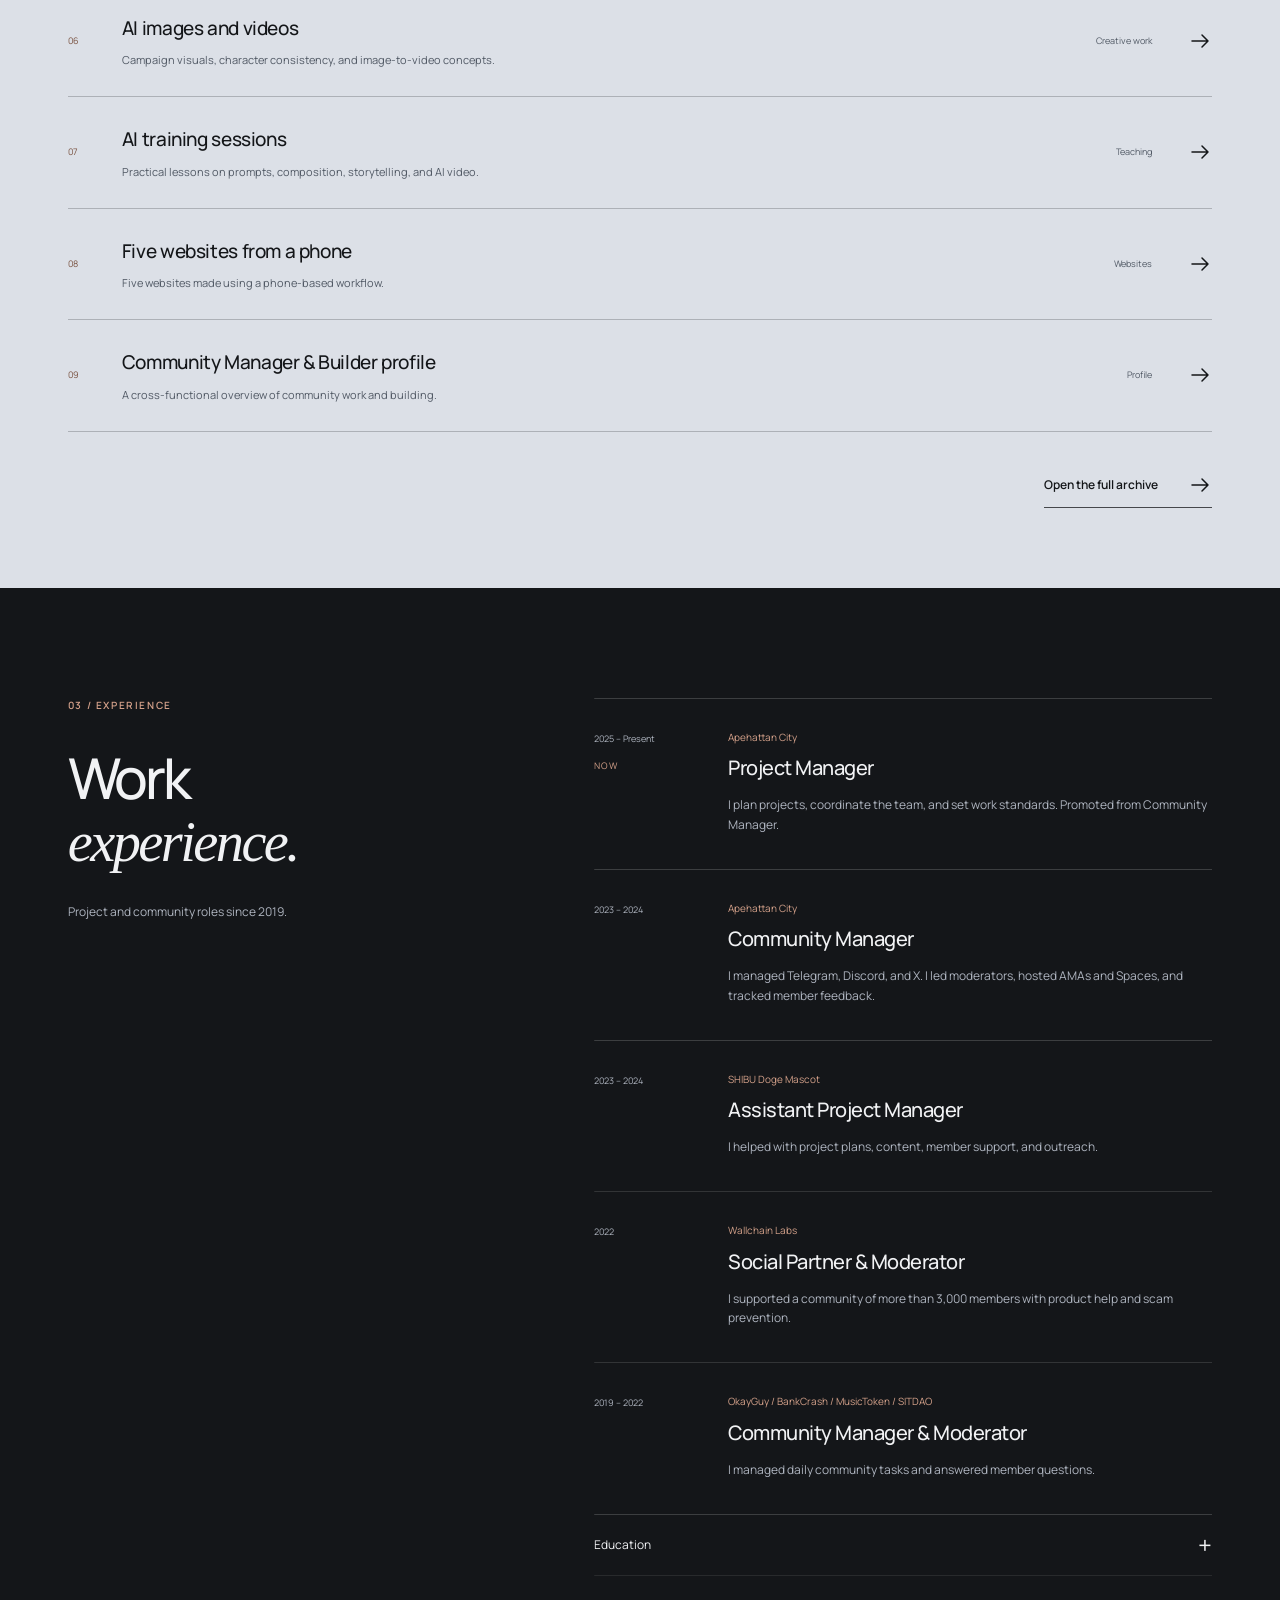
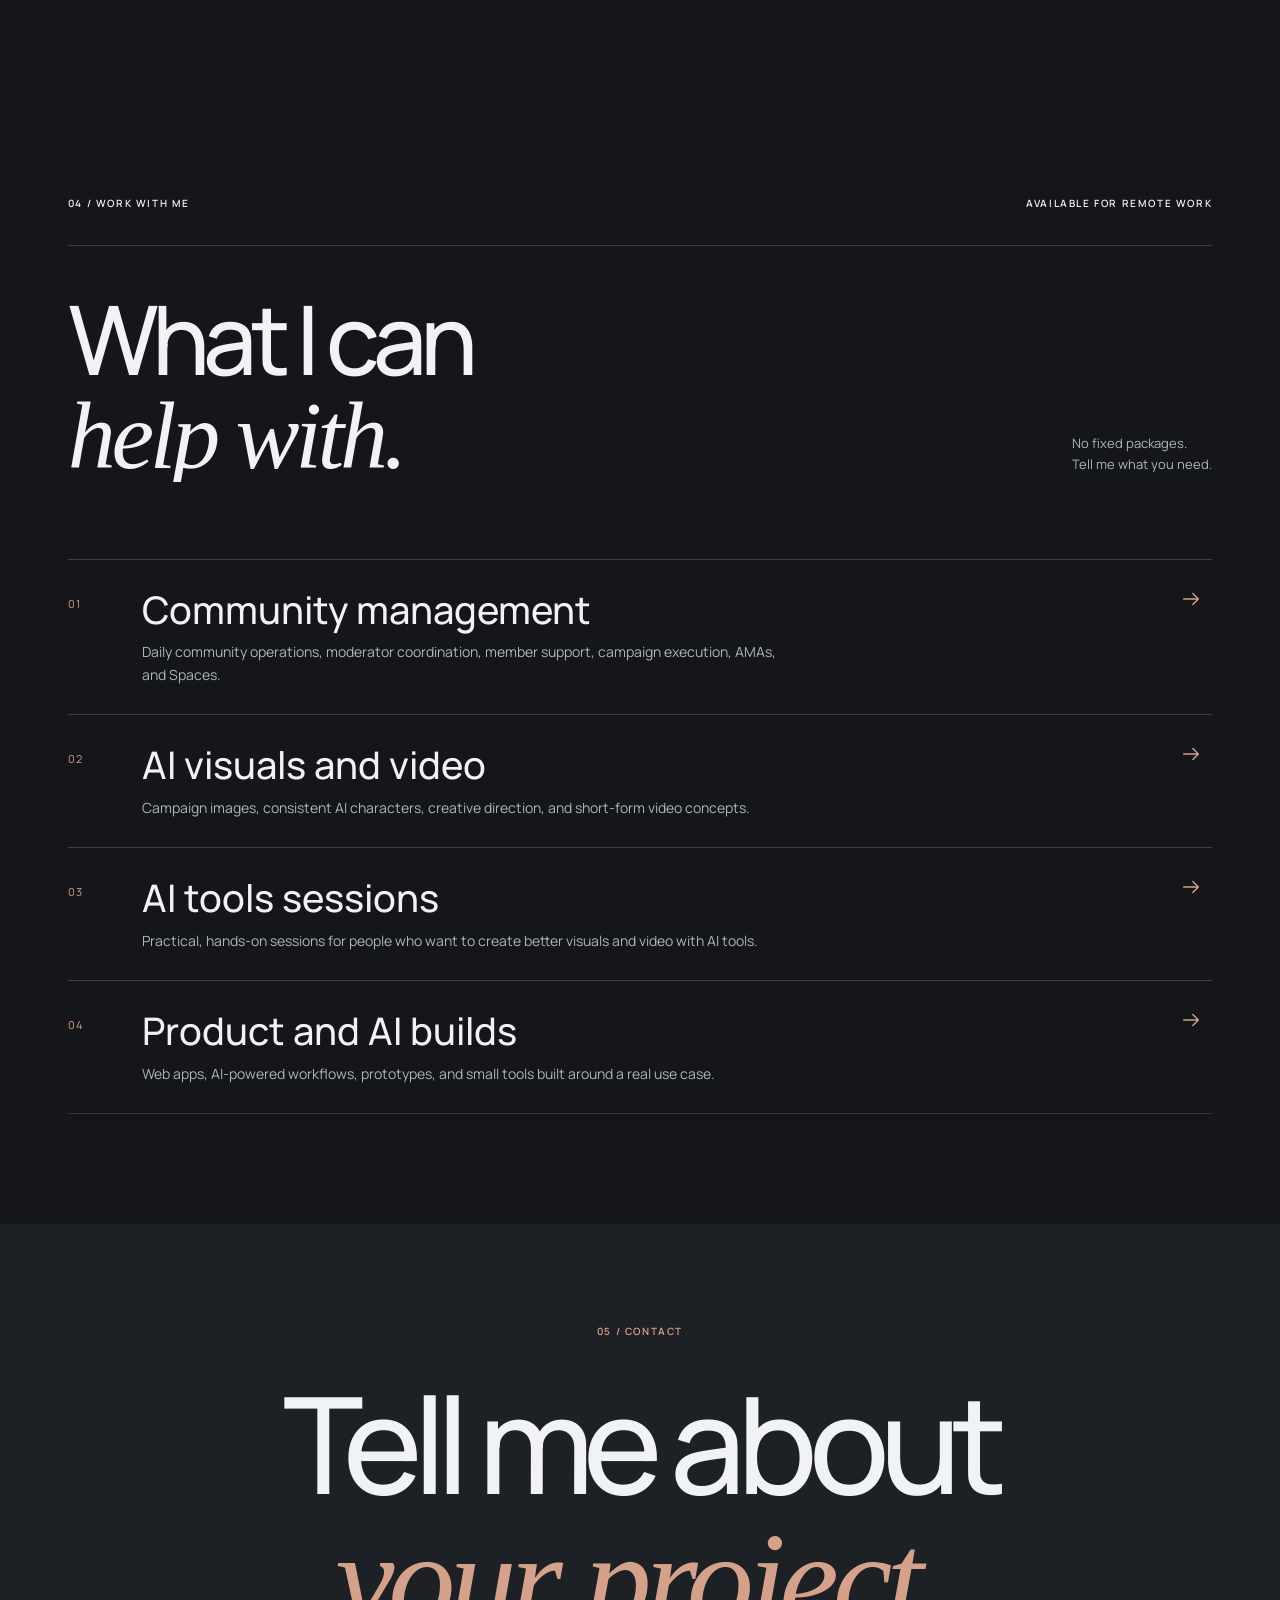
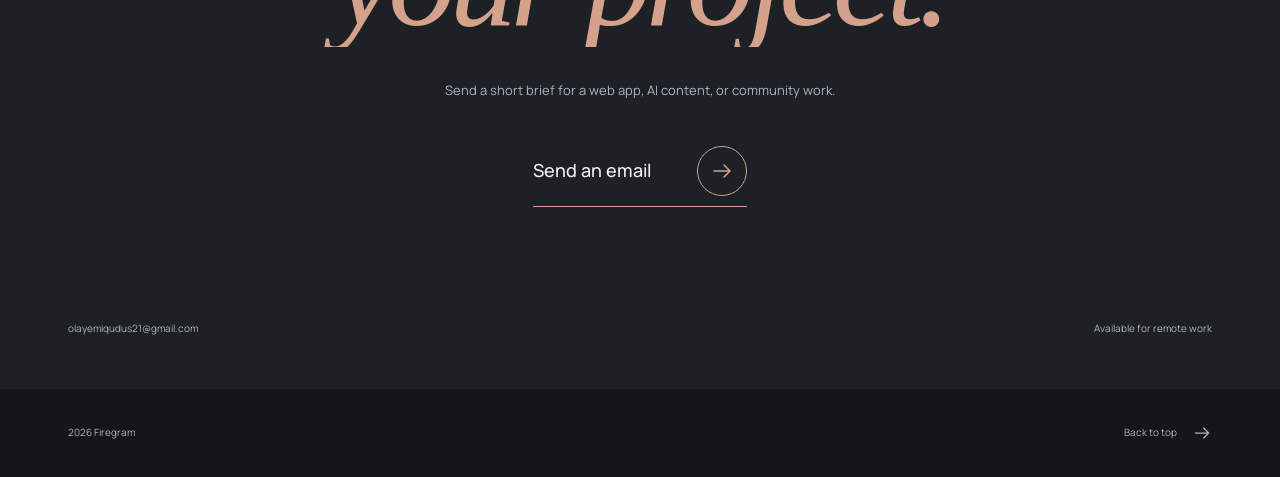
==== commit 7fc75f2e: "Finish mobile navigation and contact section numbering" ====
--- a/index.html
+++ b/index.html
@@ -44,7 +44,8 @@
       <a href="#about"><span>01</span>About me<svg class="arrow-icon" aria-hidden="true" focusable="false"><use href="#icon-arrow"/></svg></a>
       <a href="#work"><span>02</span>Proof of work<svg class="arrow-icon" aria-hidden="true" focusable="false"><use href="#icon-arrow"/></svg></a>
       <a href="#experience"><span>03</span>Experience<svg class="arrow-icon" aria-hidden="true" focusable="false"><use href="#icon-arrow"/></svg></a>
-      <a href="#contact"><span>04</span>Contact<svg class="arrow-icon" aria-hidden="true" focusable="false"><use href="#icon-arrow"/></svg></a>
+      <a href="#services"><span>04</span>Work with me<svg class="arrow-icon" aria-hidden="true" focusable="false"><use href="#icon-arrow"/></svg></a>
+      <a href="#contact"><span>05</span>Contact<svg class="arrow-icon" aria-hidden="true" focusable="false"><use href="#icon-arrow"/></svg></a>
     </nav>
     <div class="menu-bottom"><button type="button" class="motion-toggle" id="motion-toggle" aria-pressed="true" hidden>Motion <span id="motion-state">on</span><span class="motion-indicator" aria-hidden="true"></span></button><a href="mailto:olayemiqudus21@gmail.com">Send an email <svg class="arrow-icon" aria-hidden="true" focusable="false"><use href="#icon-arrow"/></svg></a></div>
   </dialog>
@@ -118,13 +119,13 @@
       <div class="section-heading" data-reveal><h2 id="services-title">What I can<br><span class="serif-word">help with.</span></h2><p>No fixed packages.<br>Tell me what you need.</p></div>
       <div class="service-list">
         <article class="service-row" data-reveal><span class="service-number">01</span><div><h3>Community management</h3><p>Daily community operations, moderator coordination, member support, campaign execution, AMAs, and Spaces.</p></div><span class="service-arrow" aria-hidden="true"><svg class="arrow-icon" focusable="false"><use href="#icon-arrow"/></svg></span></article>
-        <article class="service-row" data-reveal><span class="service-number">02</span><div><h3>AI visuals and video</h3><p>Campaign images, consistent AI characters, creative direction, and short-form video concepts.</p></div><span class="service-arrow" aria-hidden="true">↗</span></article>
-        <article class="service-row" data-reveal><span class="service-number">03</span><div><h3>AI tools sessions</h3><p>Practical, hands-on sessions for people who want to create better visuals and video with AI tools.</p></div><span class="service-arrow" aria-hidden="true">↗</span></article>
-        <article class="service-row" data-reveal><span class="service-number">04</span><div><h3>Product and AI builds</h3><p>Web apps, AI-powered workflows, prototypes, and small tools built around a real use case.</p></div><span class="service-arrow" aria-hidden="true">↗</span></article>
+        <article class="service-row" data-reveal><span class="service-number">02</span><div><h3>AI visuals and video</h3><p>Campaign images, consistent AI characters, creative direction, and short-form video concepts.</p></div><span class="service-arrow" aria-hidden="true"><svg class="arrow-icon" focusable="false"><use href="#icon-arrow"/></svg></span></article>
+        <article class="service-row" data-reveal><span class="service-number">03</span><div><h3>AI tools sessions</h3><p>Practical, hands-on sessions for people who want to create better visuals and video with AI tools.</p></div><span class="service-arrow" aria-hidden="true"><svg class="arrow-icon" focusable="false"><use href="#icon-arrow"/></svg></span></article>
+        <article class="service-row" data-reveal><span class="service-number">04</span><div><h3>Product and AI builds</h3><p>Web apps, AI-powered workflows, prototypes, and small tools built around a real use case.</p></div><span class="service-arrow" aria-hidden="true"><svg class="arrow-icon" focusable="false"><use href="#icon-arrow"/></svg></span></article>
       </div>
     </section>
-    <section class="contact chapter section-pad" id="contact" aria-labelledby="contact-title" data-chapter="04">
-      <p class="eyebrow" data-reveal>04 / Contact</p>
+    <section class="contact chapter section-pad" id="contact" aria-labelledby="contact-title" data-chapter="05">
+      <p class="eyebrow" data-reveal>05 / Contact</p>
       <h2 id="contact-title" data-reveal>Tell me about<br><span class="serif-word">your project.</span></h2>
       <p class="contact-copy" data-reveal>Send a short brief for a web app, AI content, or community work.</p>
       <a class="contact-cta" href="mailto:olayemiqudus21@gmail.com" data-reveal><span>Send an email</span><span class="contact-arrow"><svg class="arrow-icon" aria-hidden="true" focusable="false"><use href="#icon-arrow"/></svg></span></a>
--- a/styles/portfolio.css
+++ b/styles/portfolio.css
@@ -397,7 +397,7 @@
 .service-number { color: var(--accent); font-size: 11px; letter-spacing: .1em; padding-top: 7px; }
 .service-row h3 { font-size: clamp(23px, 3vw, 38px); line-height: 1.15; margin-bottom: 9px; }
 .service-row p { color: var(--muted); max-width: 660px; font-size: 14px; }
-.service-arrow { color: var(--accent); font-size: 22px; }
+.service-arrow { color: var(--accent); display: inline-flex; width: 22px; height: 22px; } .service-arrow .arrow-icon { width: 100%; height: 100%; }
 .case-study { min-height: 100vh; padding: 150px var(--gutter) 80px; }
 .case-shell { max-width: 1120px; margin: 0 auto; }
 .case-back { display: inline-flex; gap: 10px; color: var(--muted); font-size: 12px; margin-bottom: 56px; }
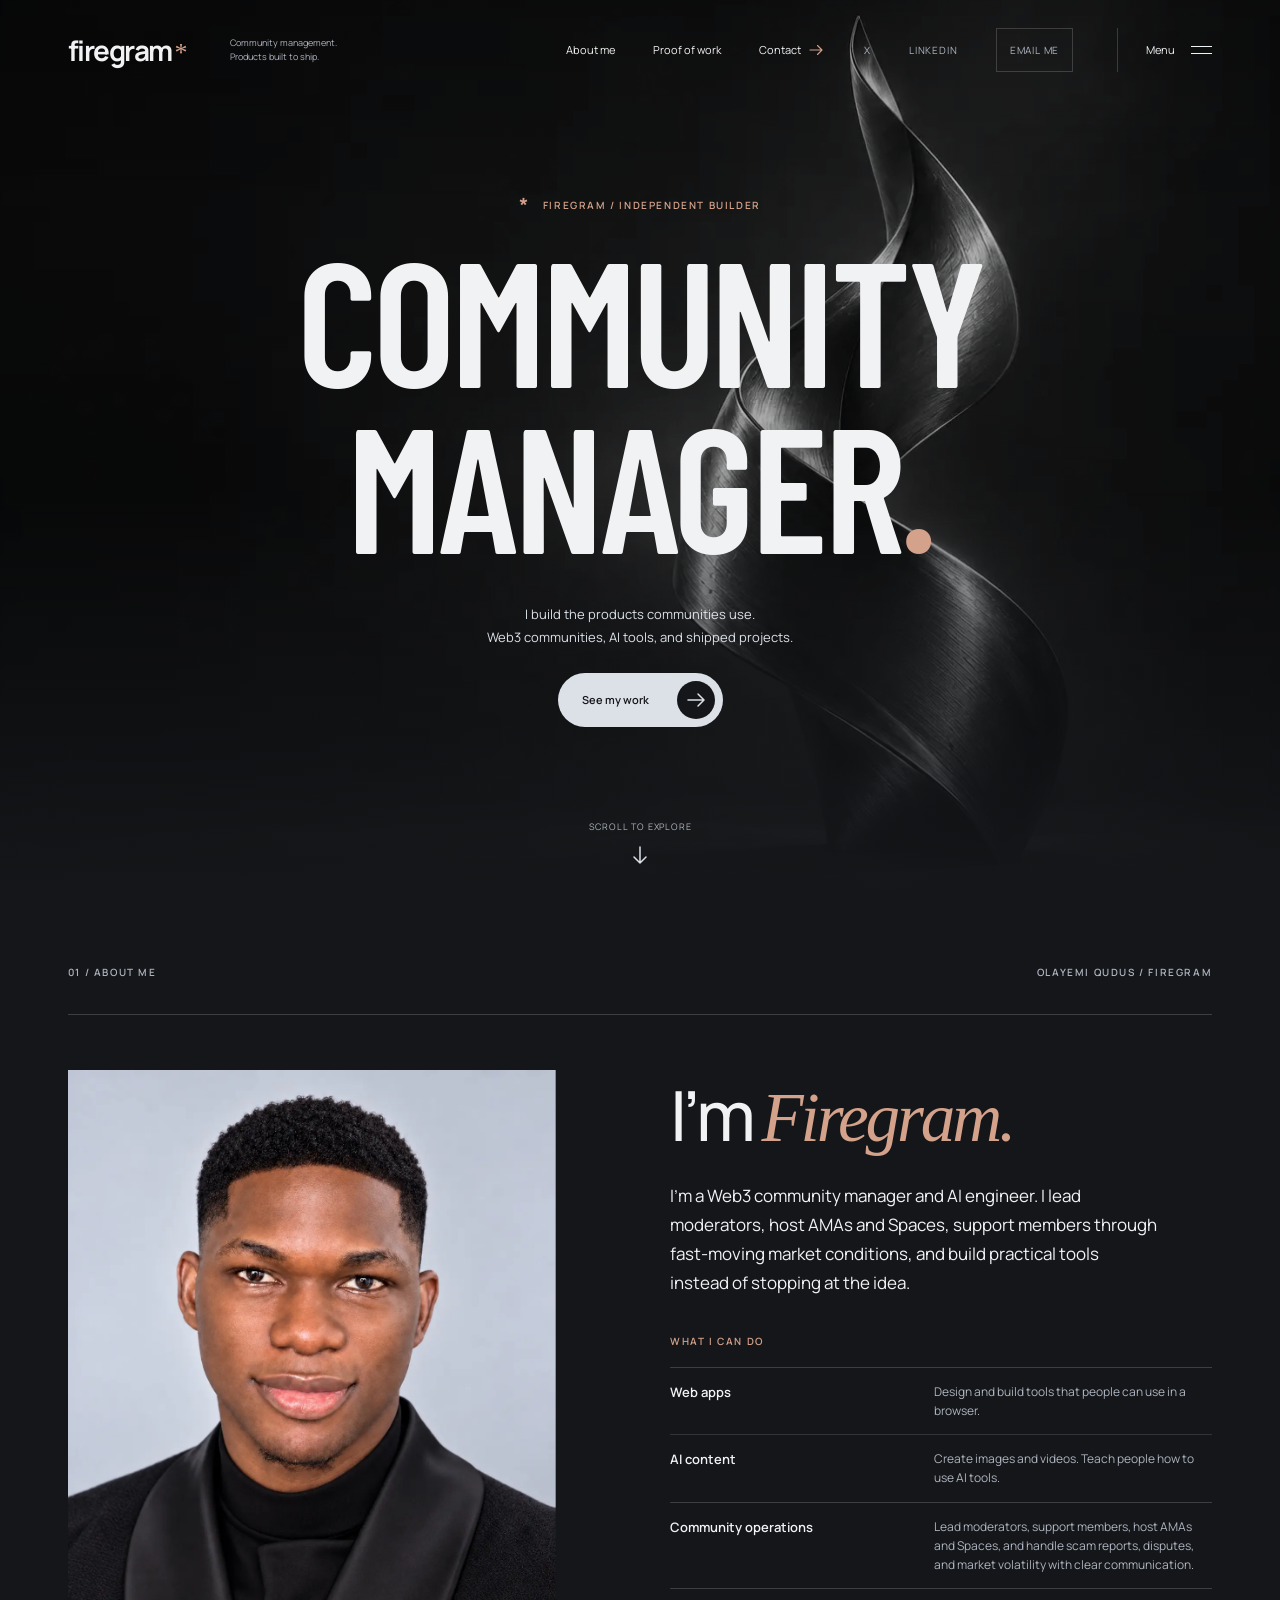
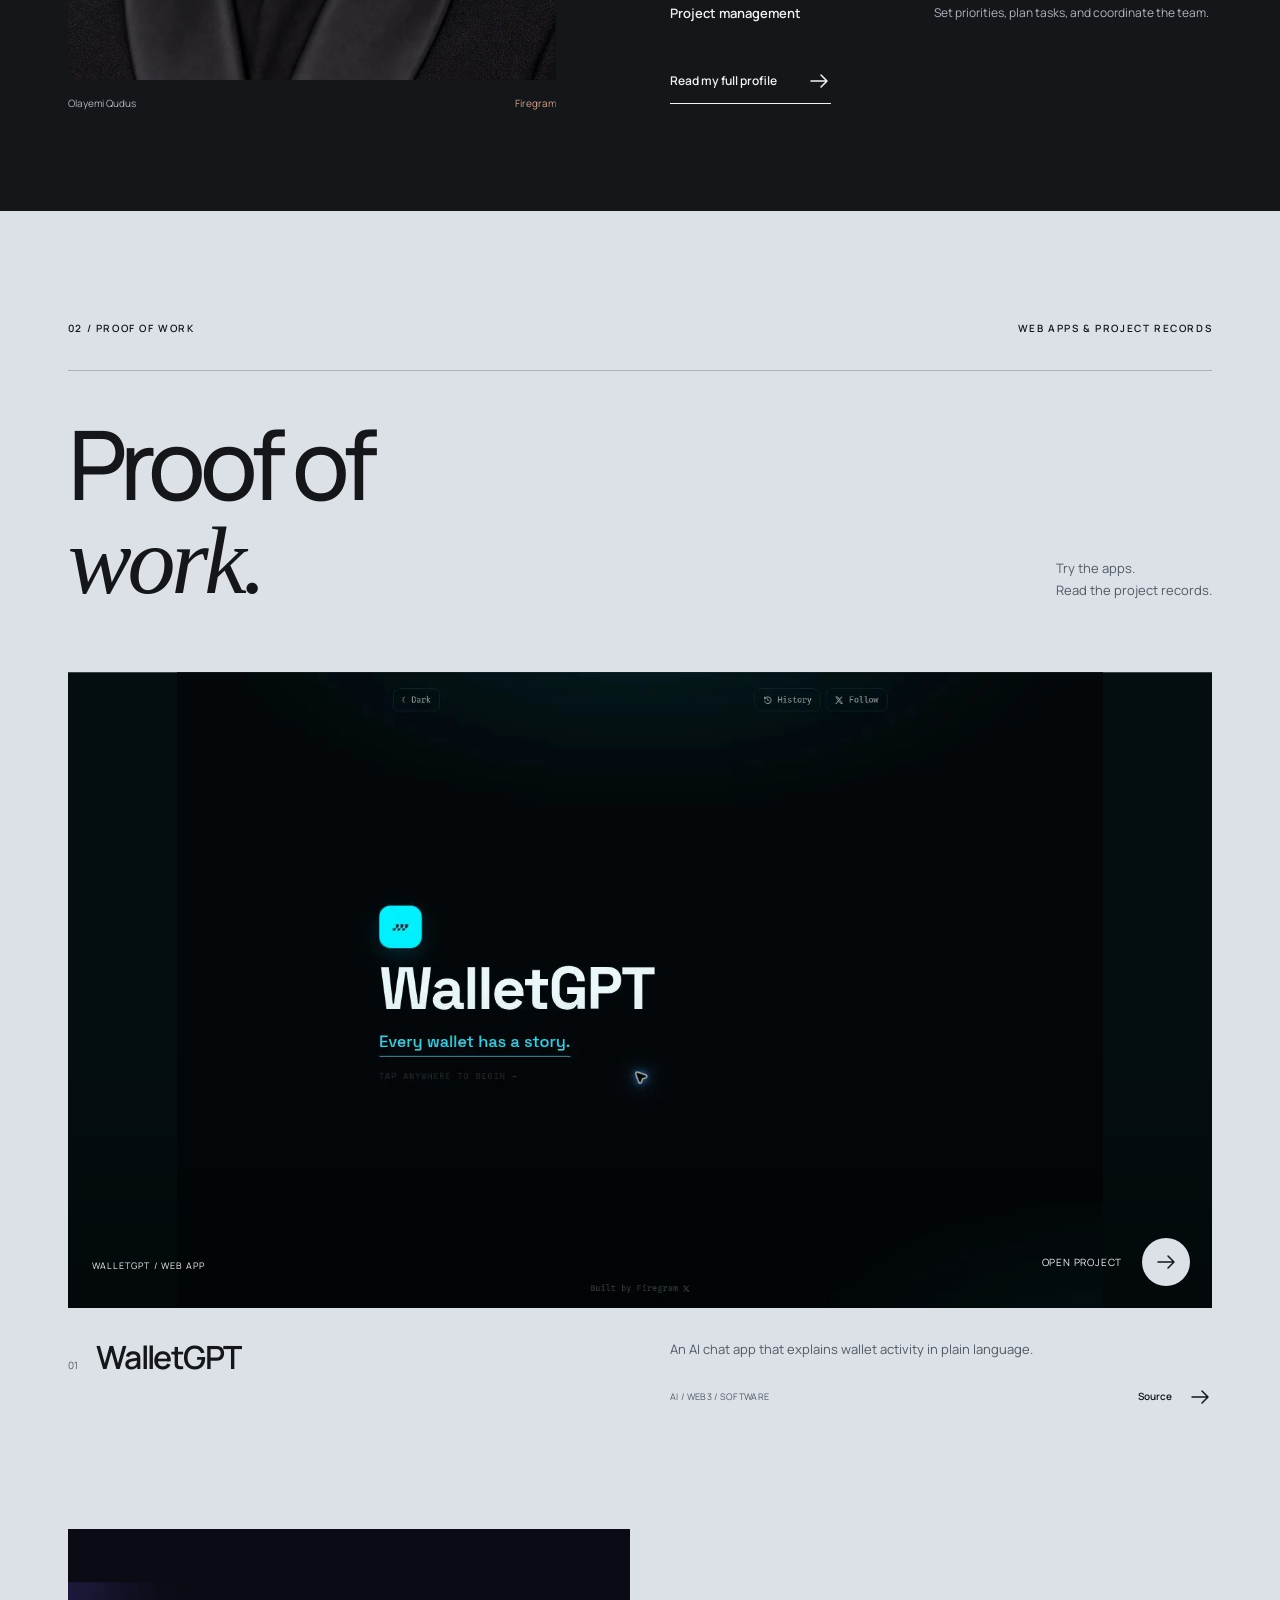
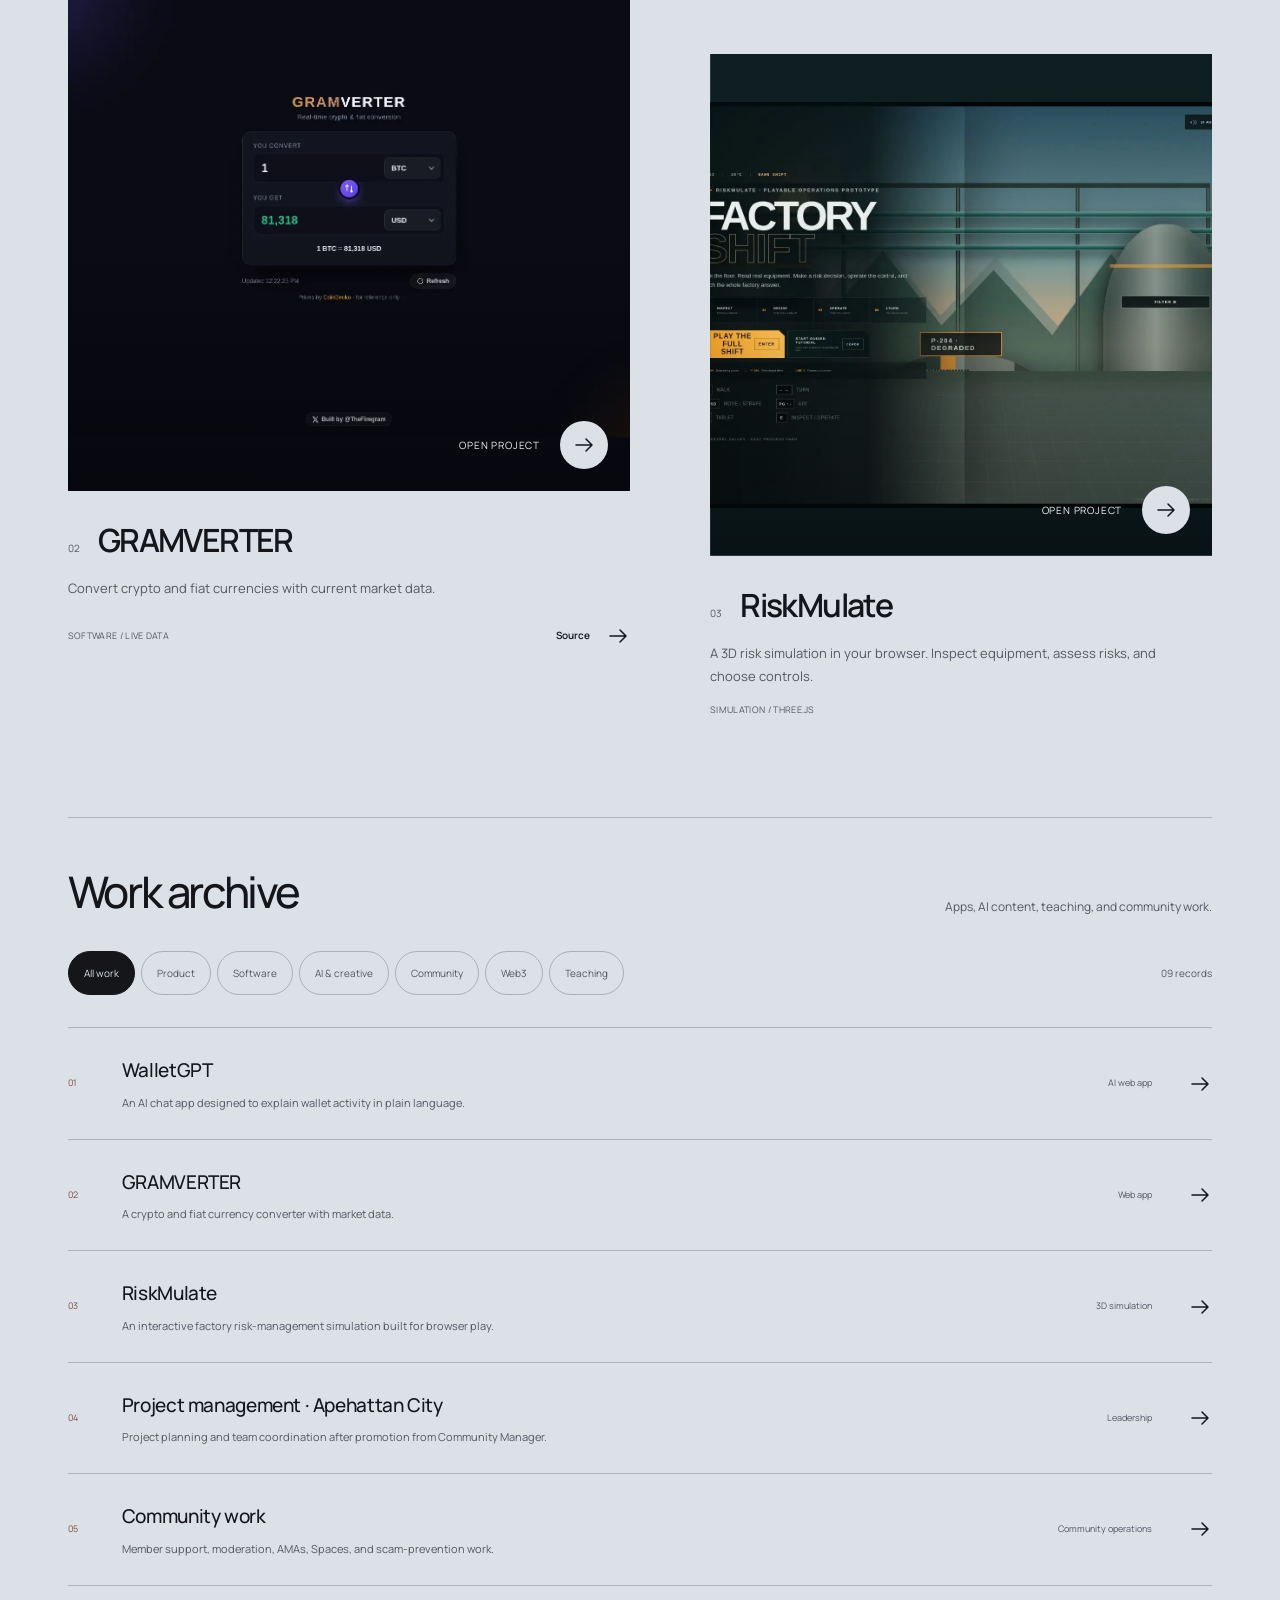
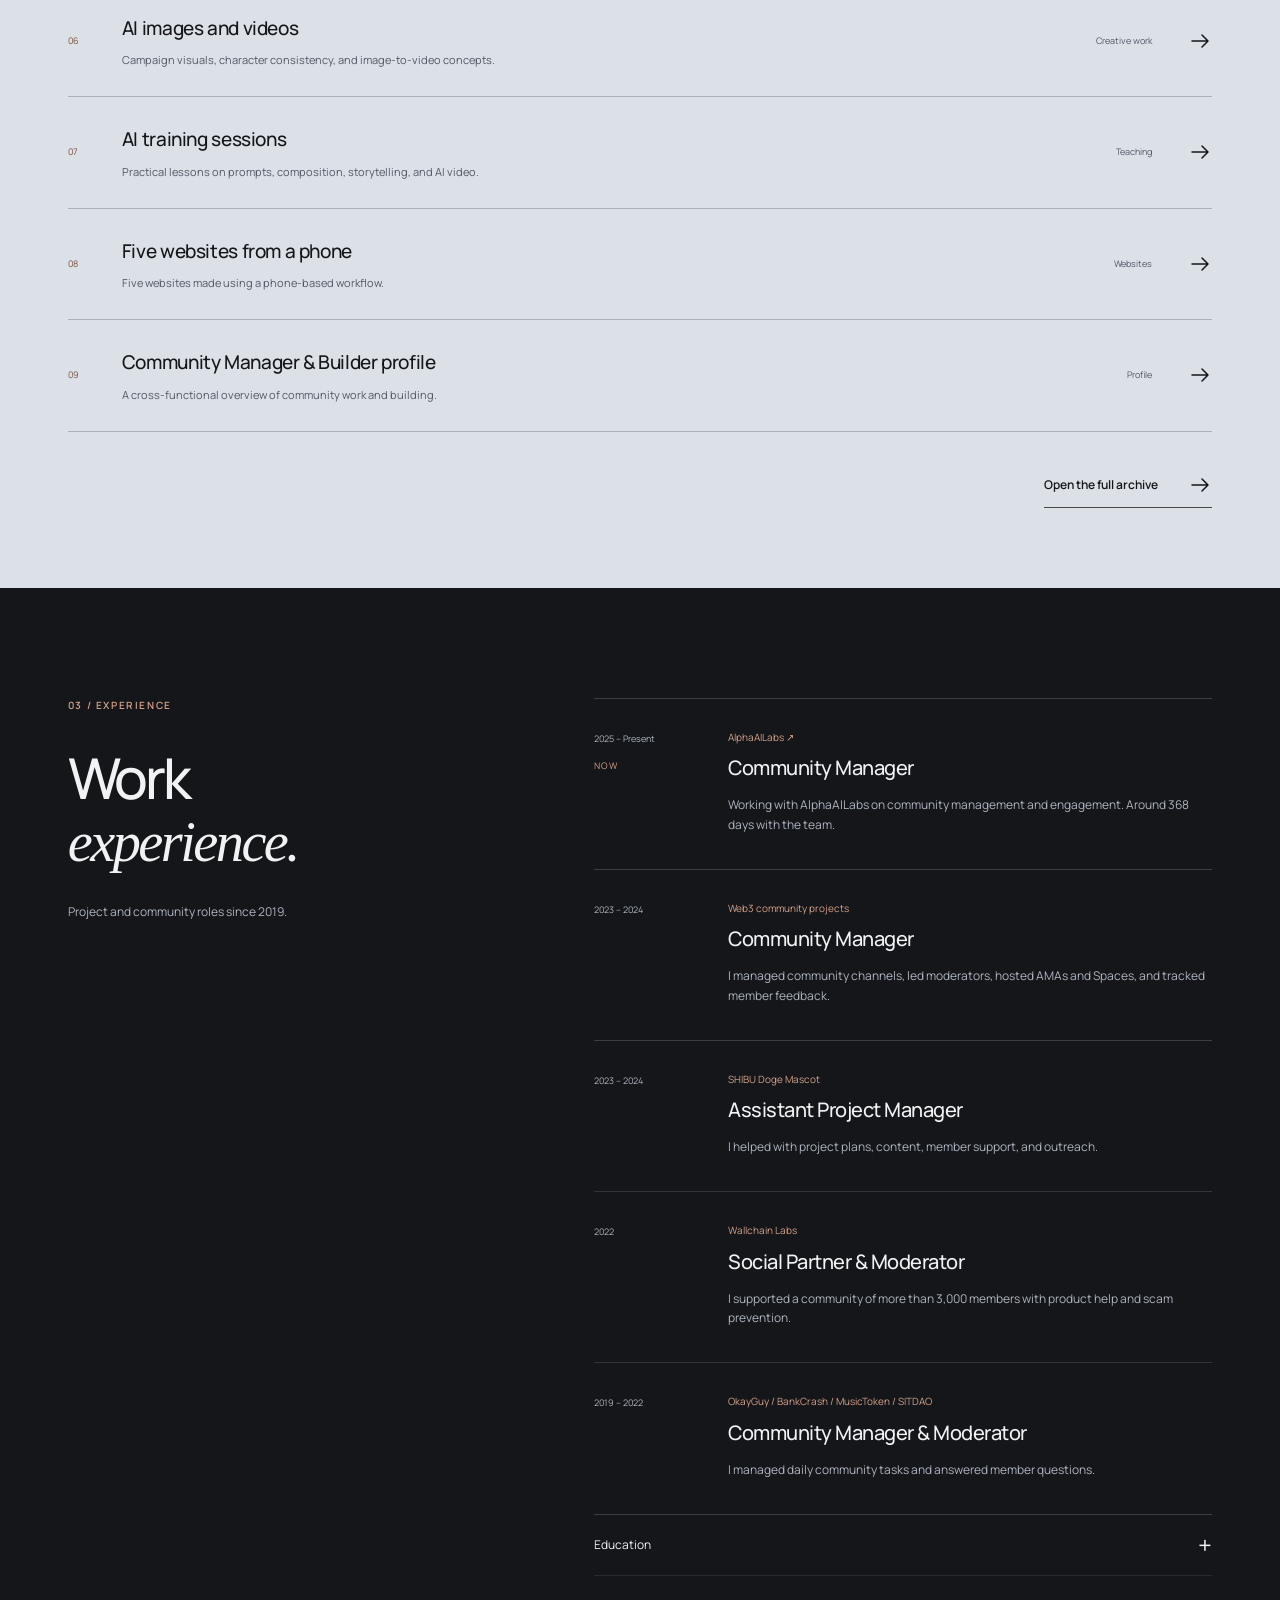
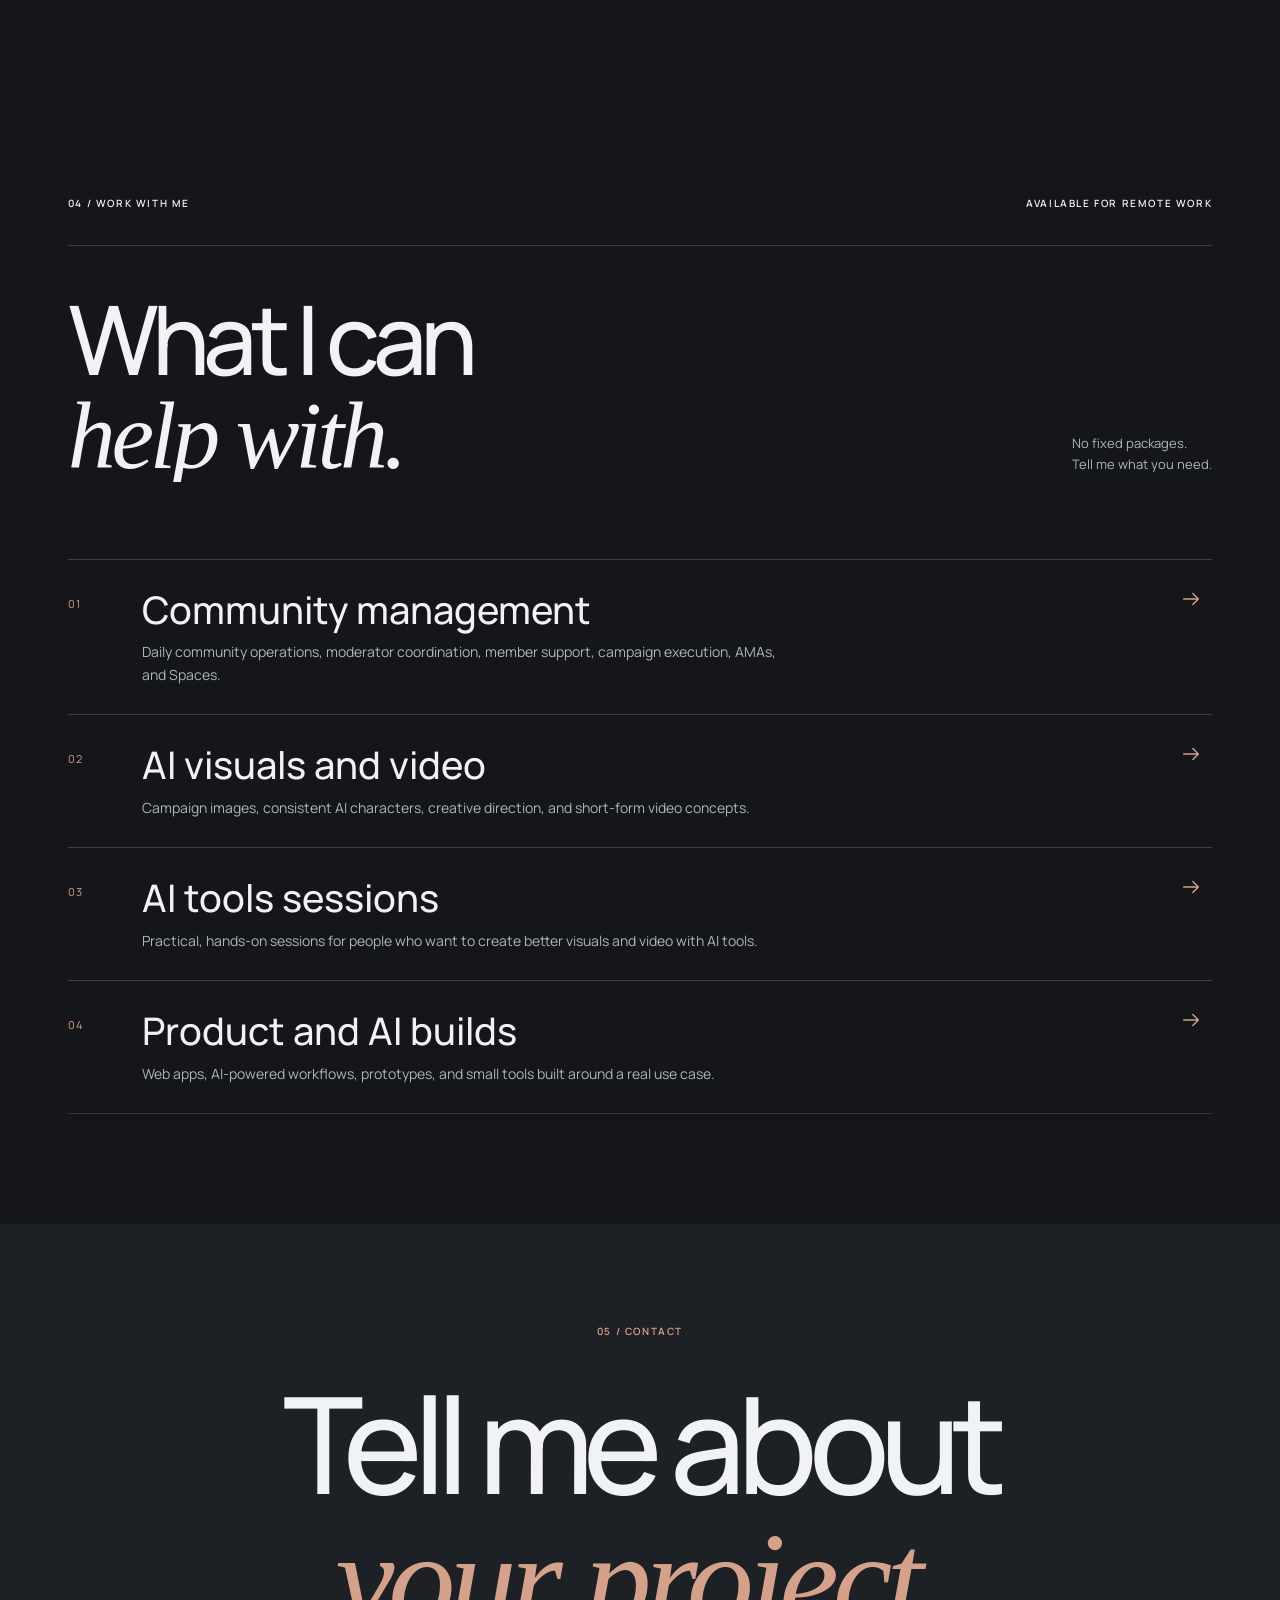
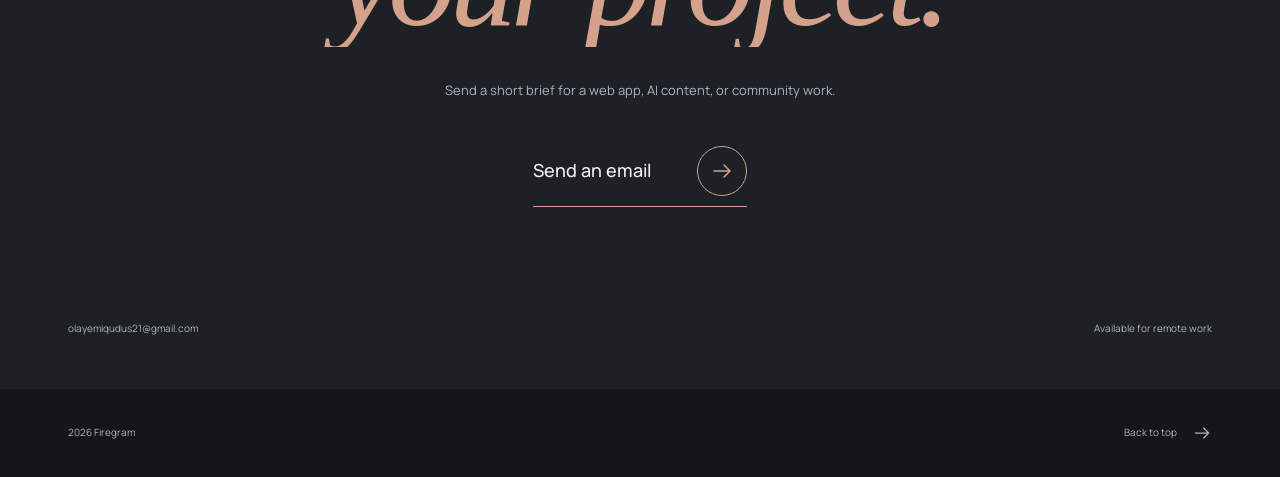
==== commit cb62d659: "Update current role to AlphaAILabs and remove outdated Apehattan employment" ====
--- a/index.html
+++ b/index.html
@@ -106,8 +106,8 @@
     </section>
     <section class="experience chapter section-pad" id="experience" aria-labelledby="experience-title" data-chapter="03">
       <div class="experience-layout"><div class="experience-heading" data-reveal><p class="eyebrow">03 / Experience</p><h2 id="experience-title">Work<br><span class="serif-word">experience.</span></h2><p>Project and community roles since 2019.</p></div><div class="experience-list">
-        <article class="experience-row" data-reveal><span class="experience-date">2025 – Present</span><div><p class="experience-company">Apehattan City</p><h3>Project Manager</h3><p>I plan projects, coordinate the team, and set work standards. Promoted from Community Manager.</p></div><span class="role-marker" aria-label="Current role">Now</span></article>
-        <article class="experience-row" data-reveal><span class="experience-date">2023 – 2024</span><div><p class="experience-company">Apehattan City</p><h3>Community Manager</h3><p>I managed Telegram, Discord, and X. I led moderators, hosted AMAs and Spaces, and tracked member feedback.</p></div></article>
+        <article class="experience-row" data-reveal><span class="experience-date">2025 – Present</span><div><p class="experience-company"><a href="https://x.com/alphaailabs" target="_blank" rel="noopener noreferrer">AlphaAILabs ↗</a></p><h3>Community Manager</h3><p>Working with AlphaAILabs on community management and engagement. Around 368 days with the team.</p></div><span class="role-marker" aria-label="Current role">Now</span></article>
+        <article class="experience-row" data-reveal><span class="experience-date">2023 – 2024</span><div><p class="experience-company">Web3 community projects</p><h3>Community Manager</h3><p>I managed community channels, led moderators, hosted AMAs and Spaces, and tracked member feedback.</p></div></article>
         <article class="experience-row" data-reveal><span class="experience-date">2023 – 2024</span><div><p class="experience-company">SHIBU Doge Mascot</p><h3>Assistant Project Manager</h3><p>I helped with project plans, content, member support, and outreach.</p></div></article>
         <article class="experience-row" data-reveal><span class="experience-date">2022</span><div><p class="experience-company">Wallchain Labs</p><h3>Social Partner & Moderator</h3><p>I supported a community of more than 3,000 members with product help and scam prevention.</p></div></article>
         <article class="experience-row" data-reveal><span class="experience-date">2019 – 2022</span><div><p class="experience-company">OkayGuy / BankCrash / MusicToken / SITDAO</p><h3>Community Manager & Moderator</h3><p>I managed daily community tasks and answered member questions.</p></div></article>
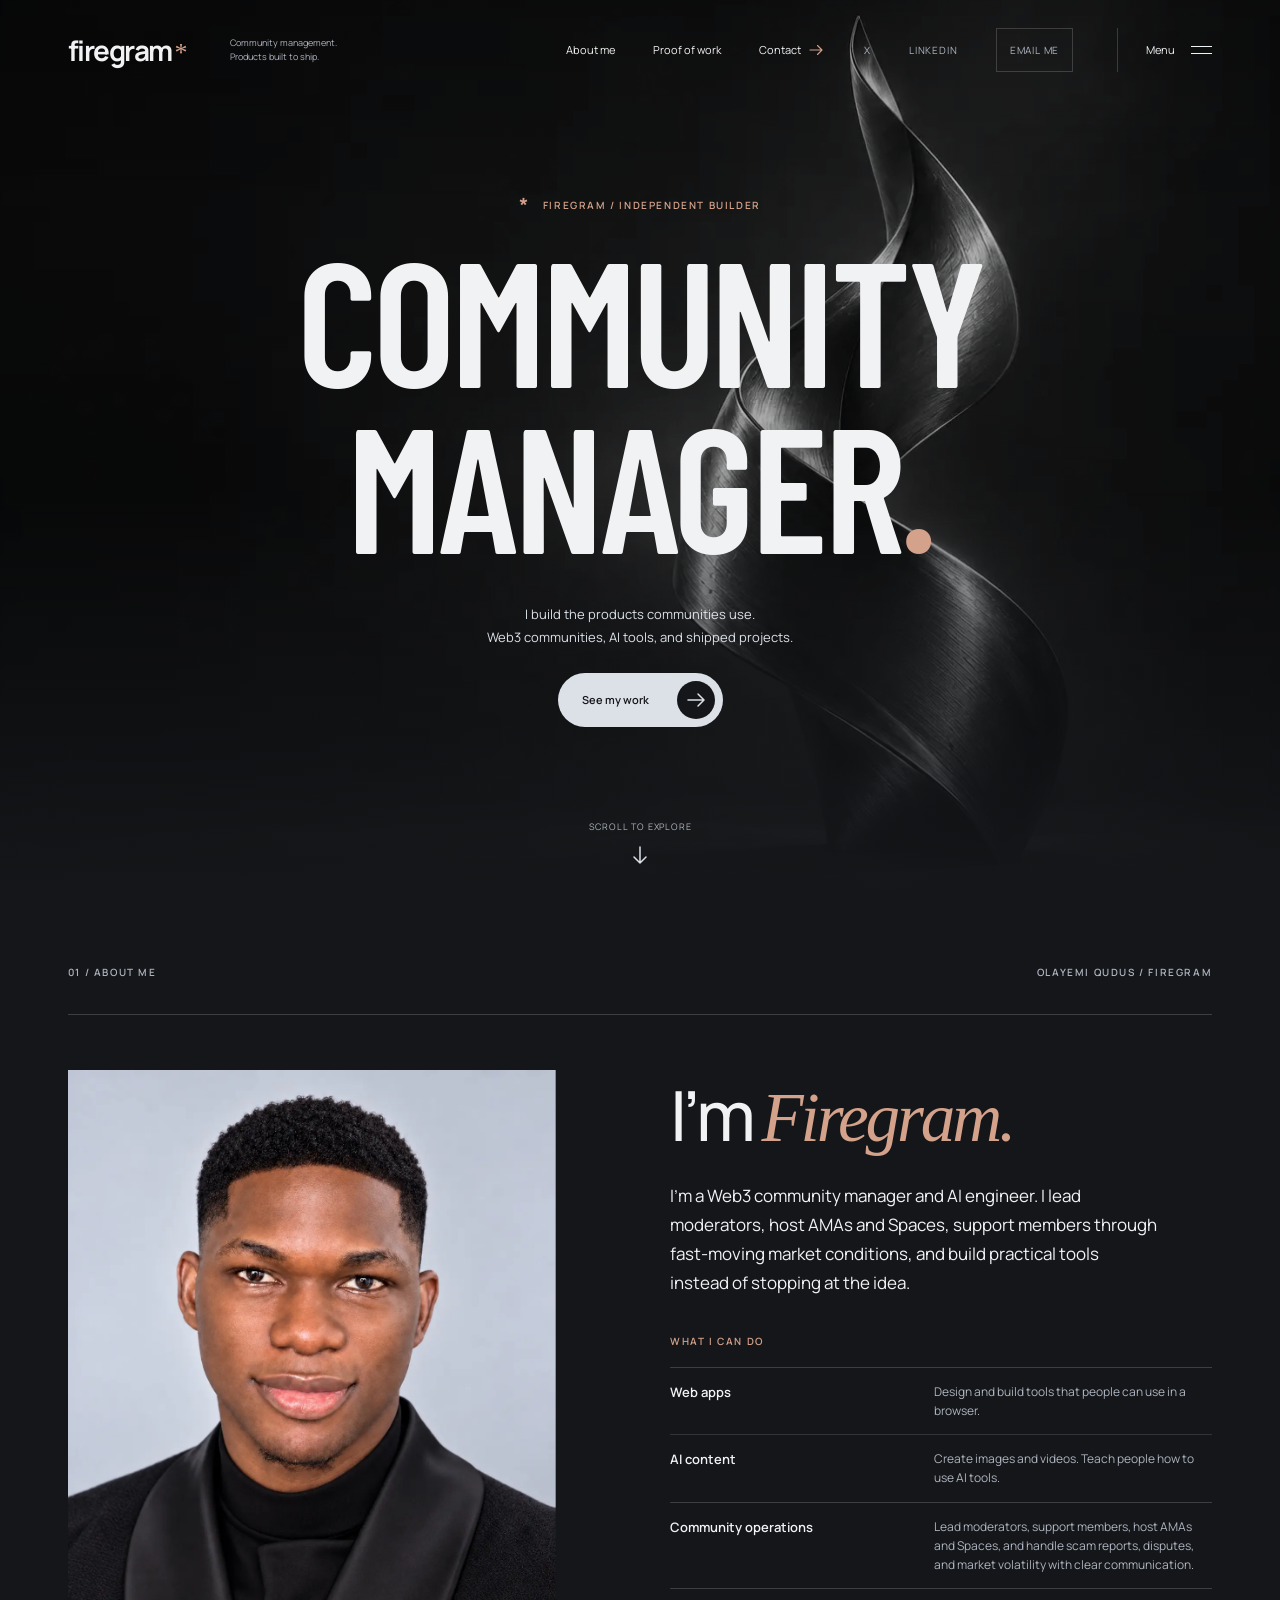
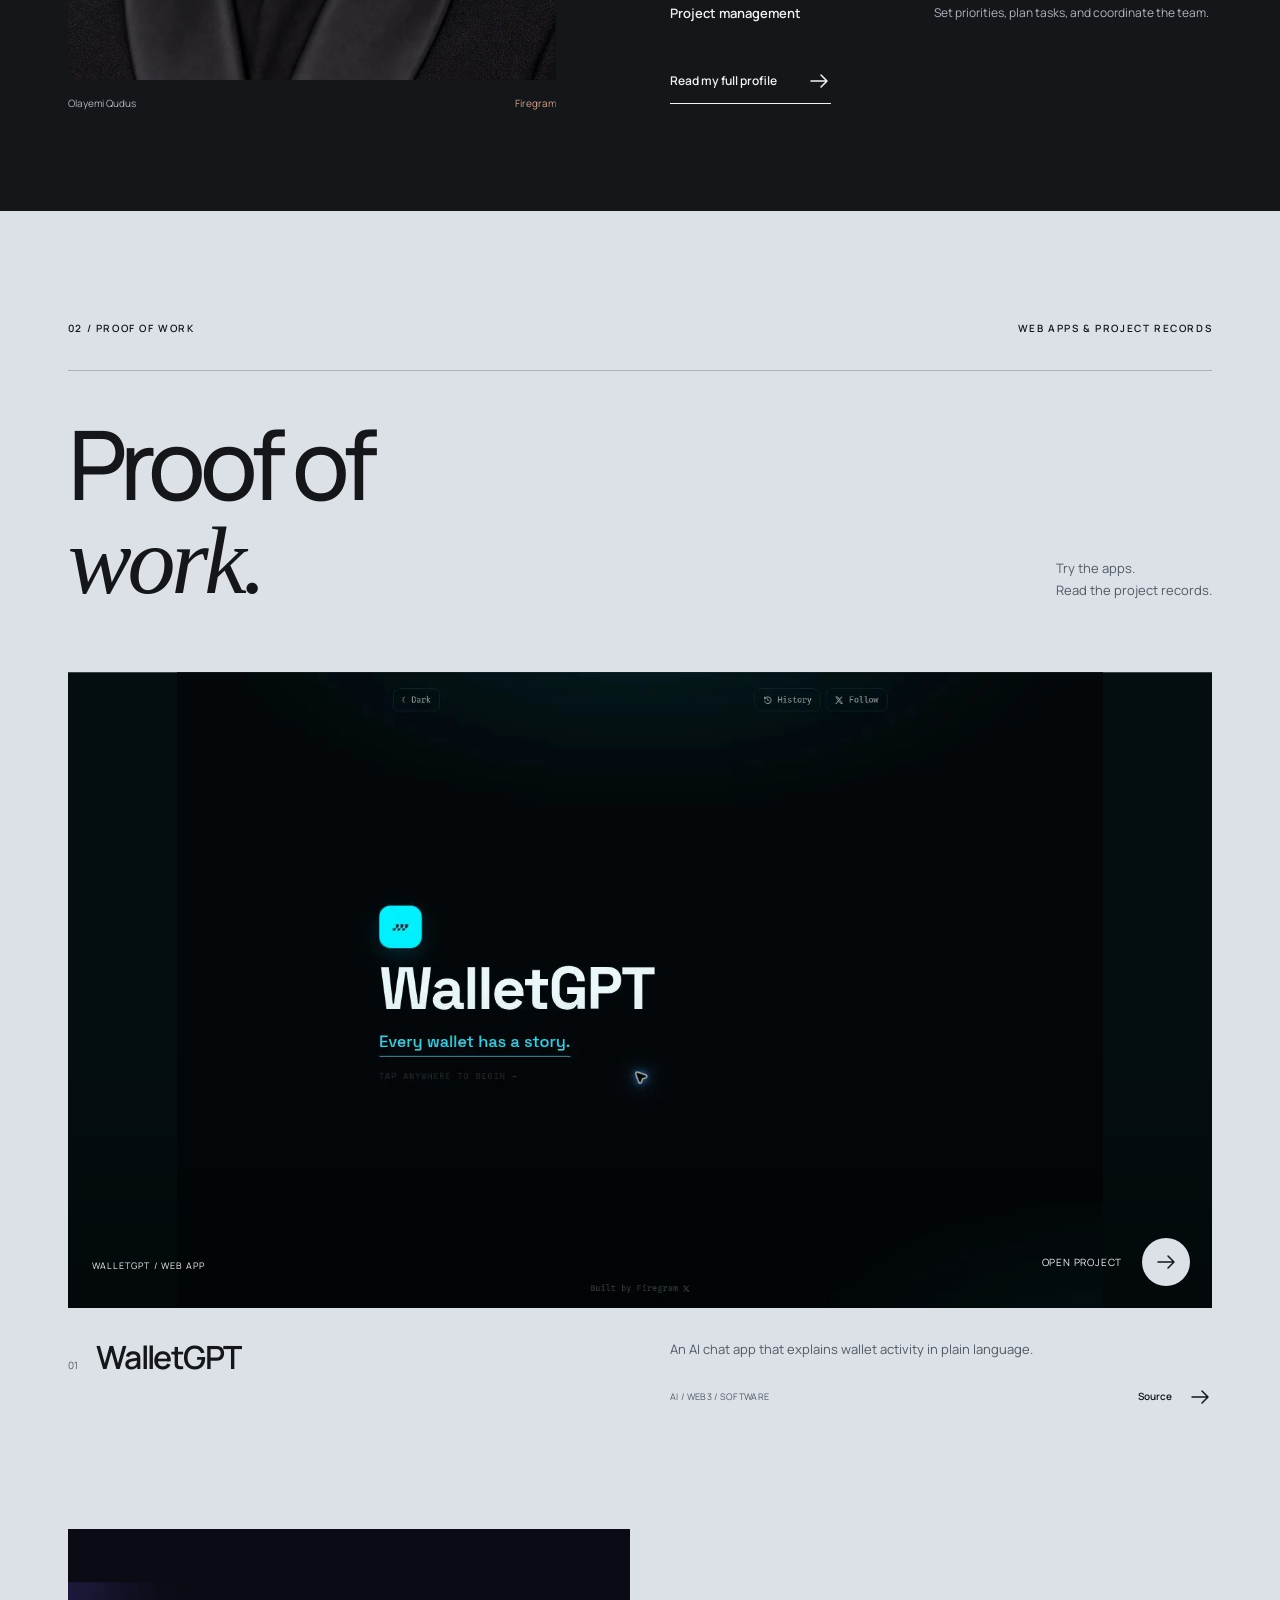
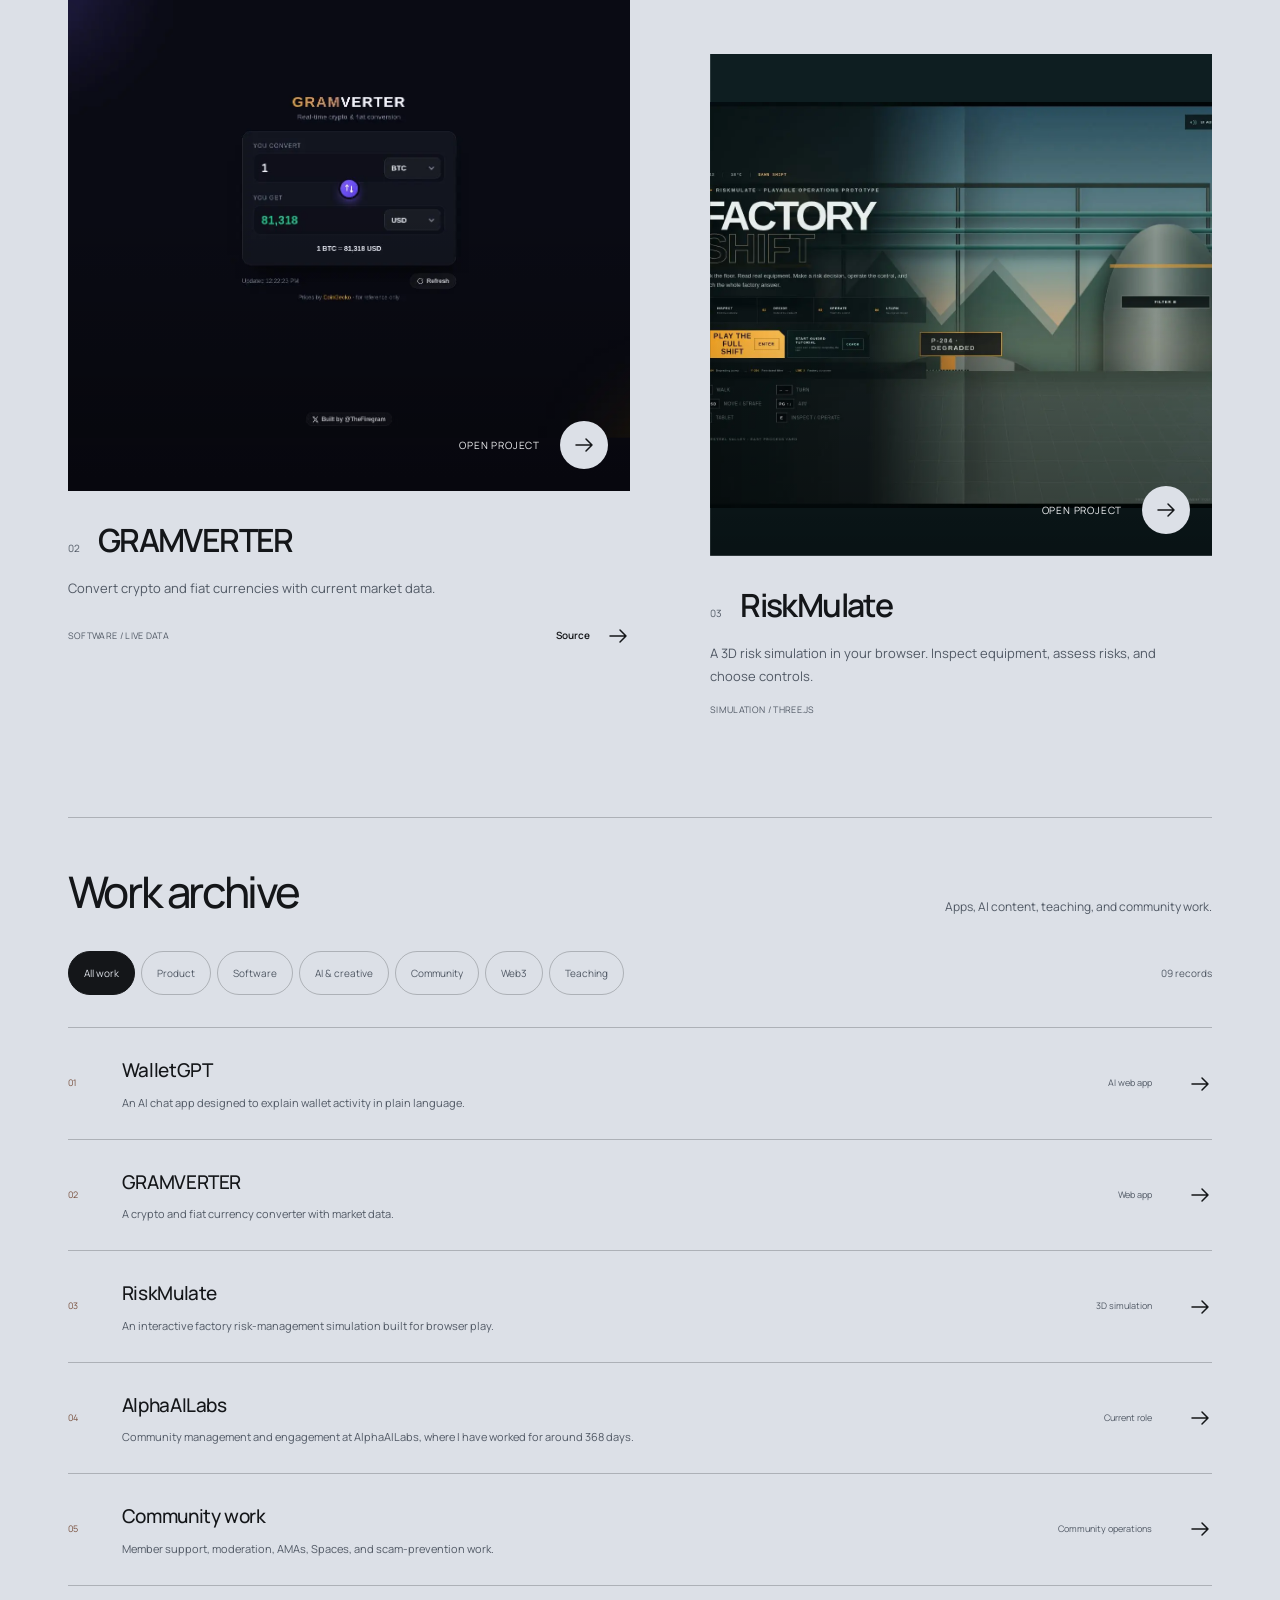
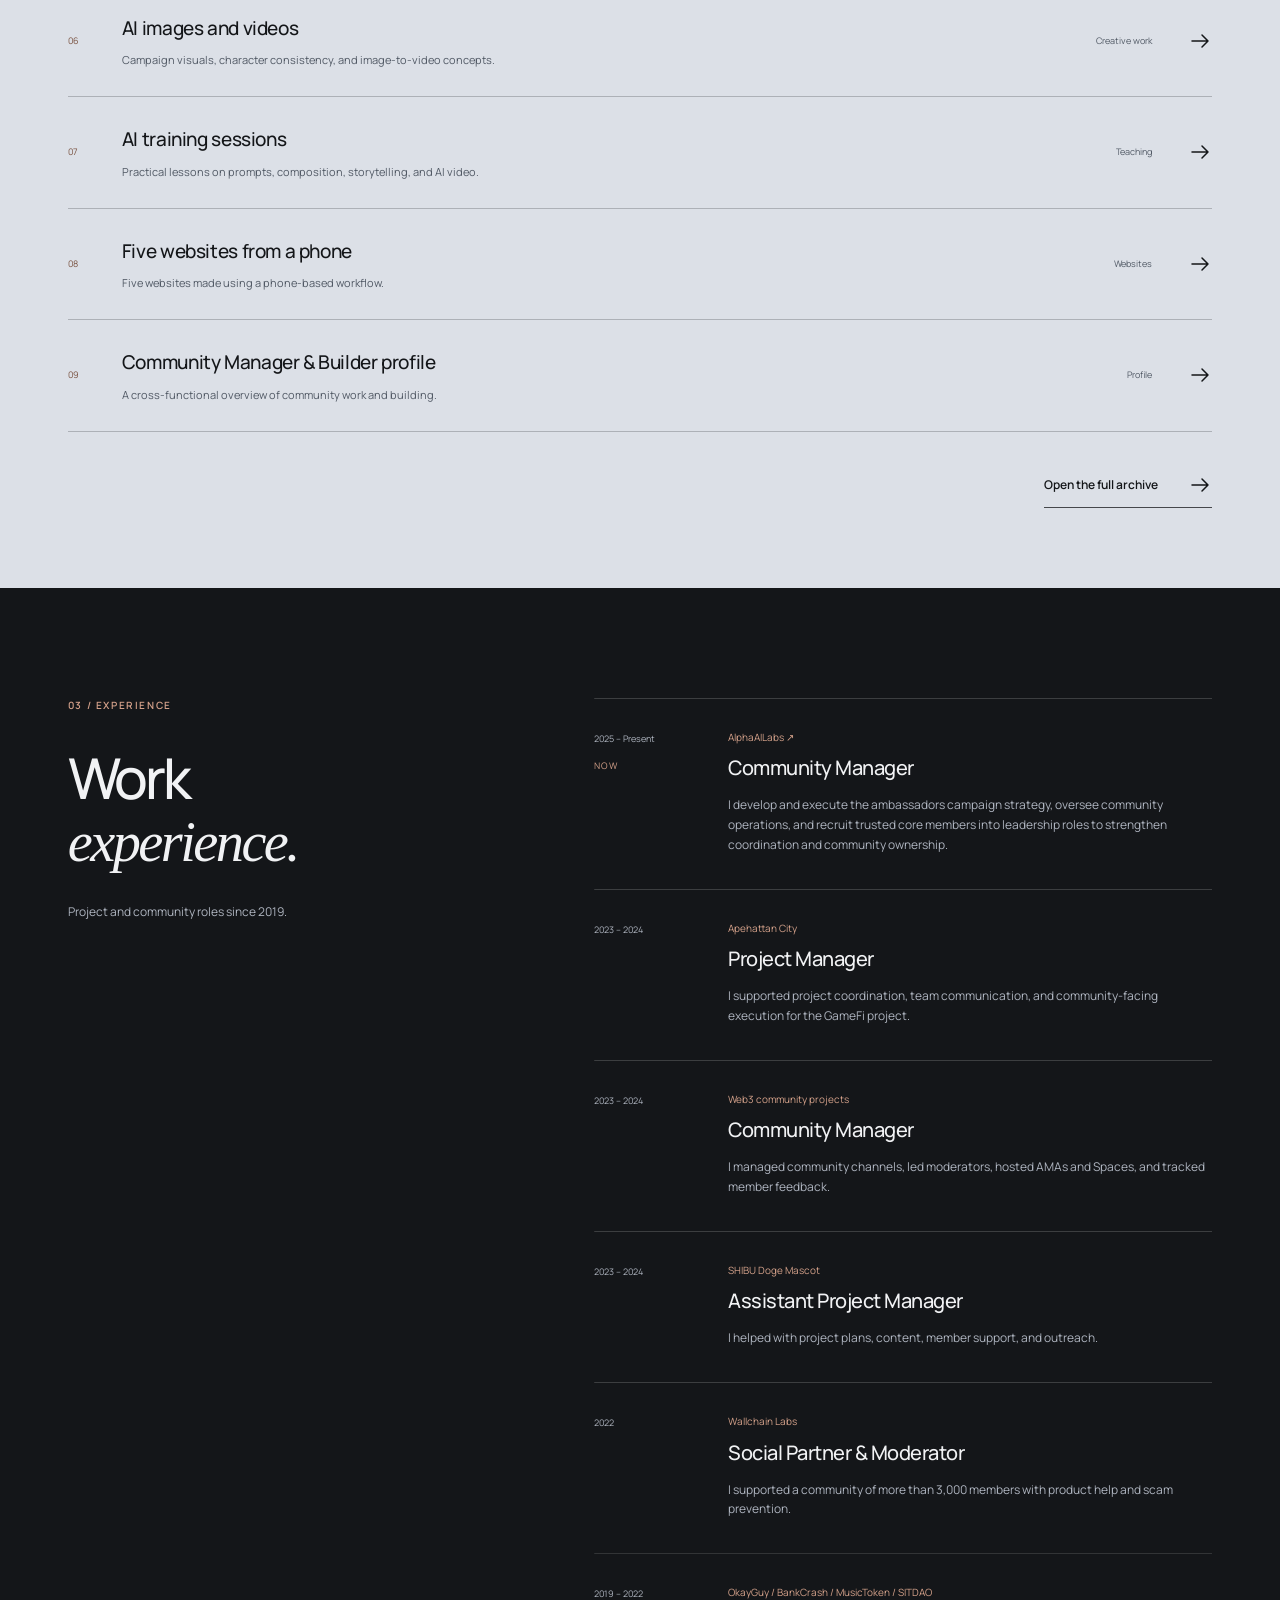
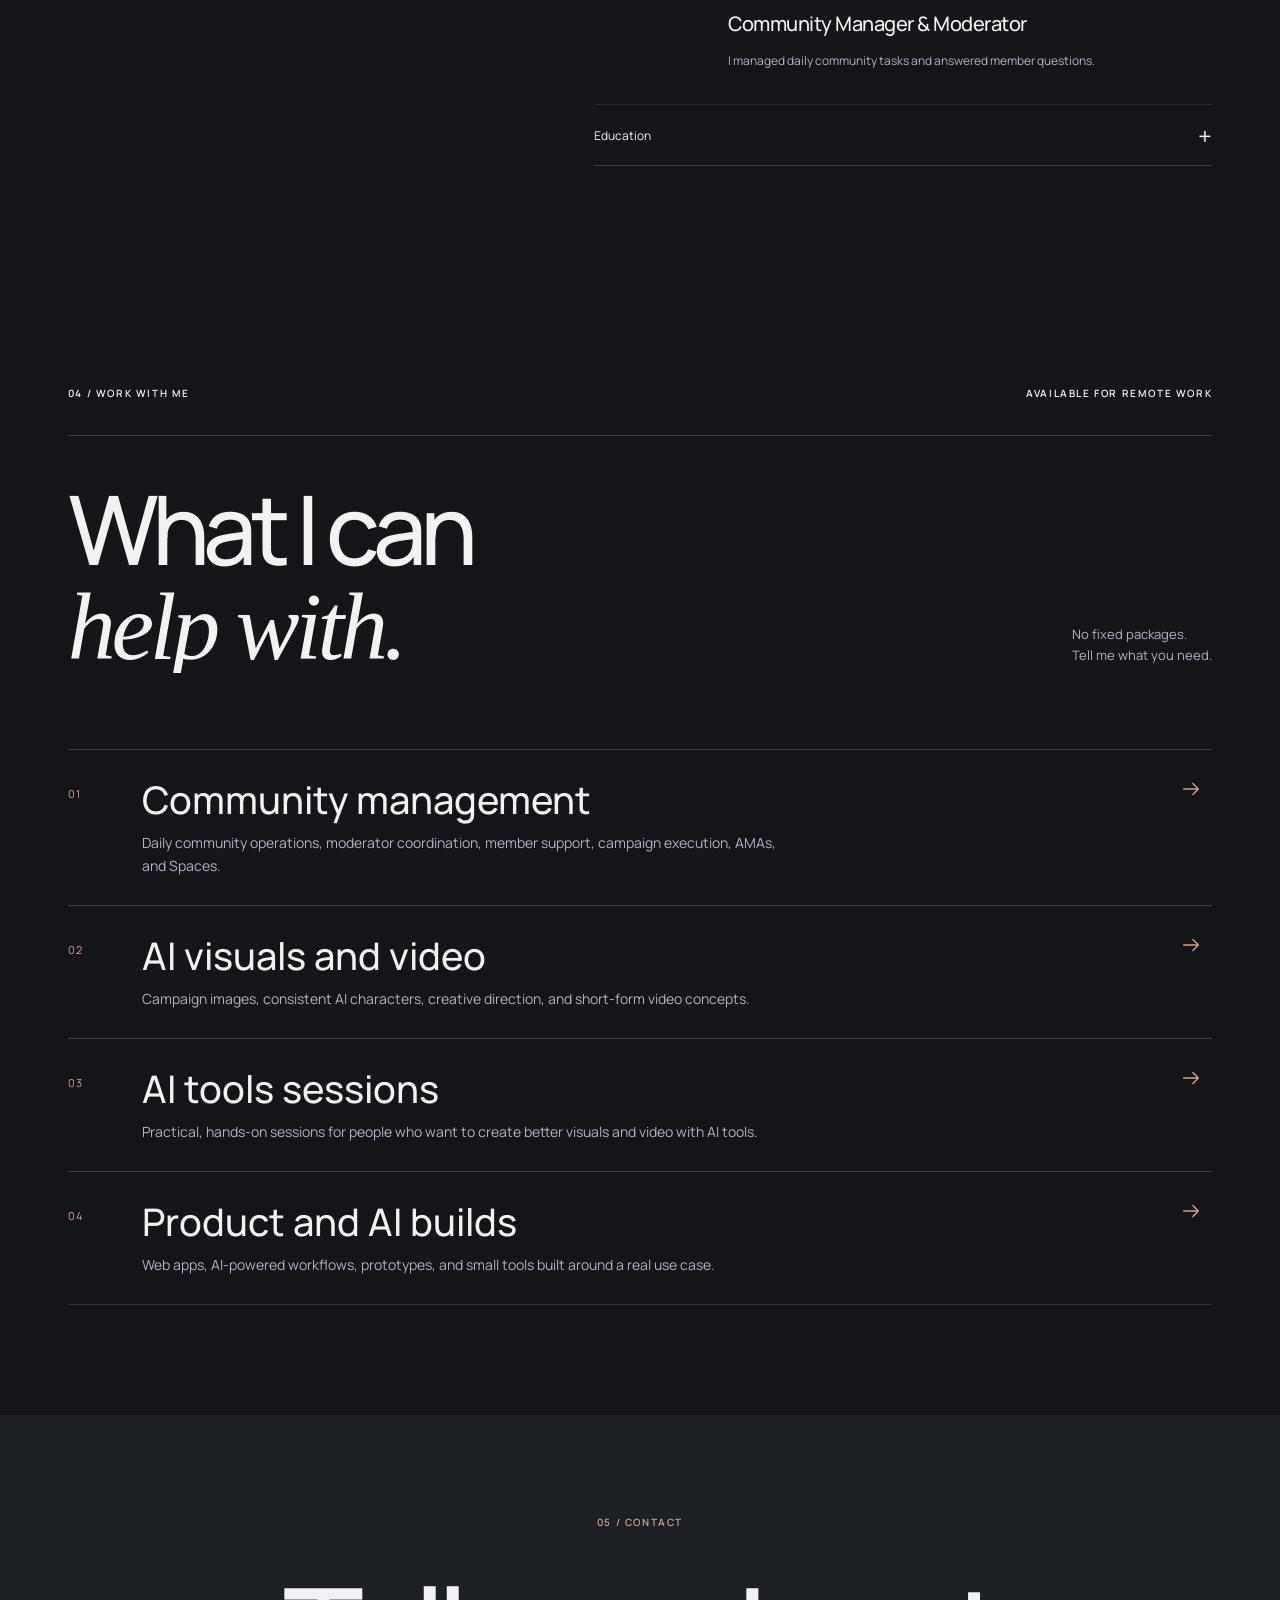
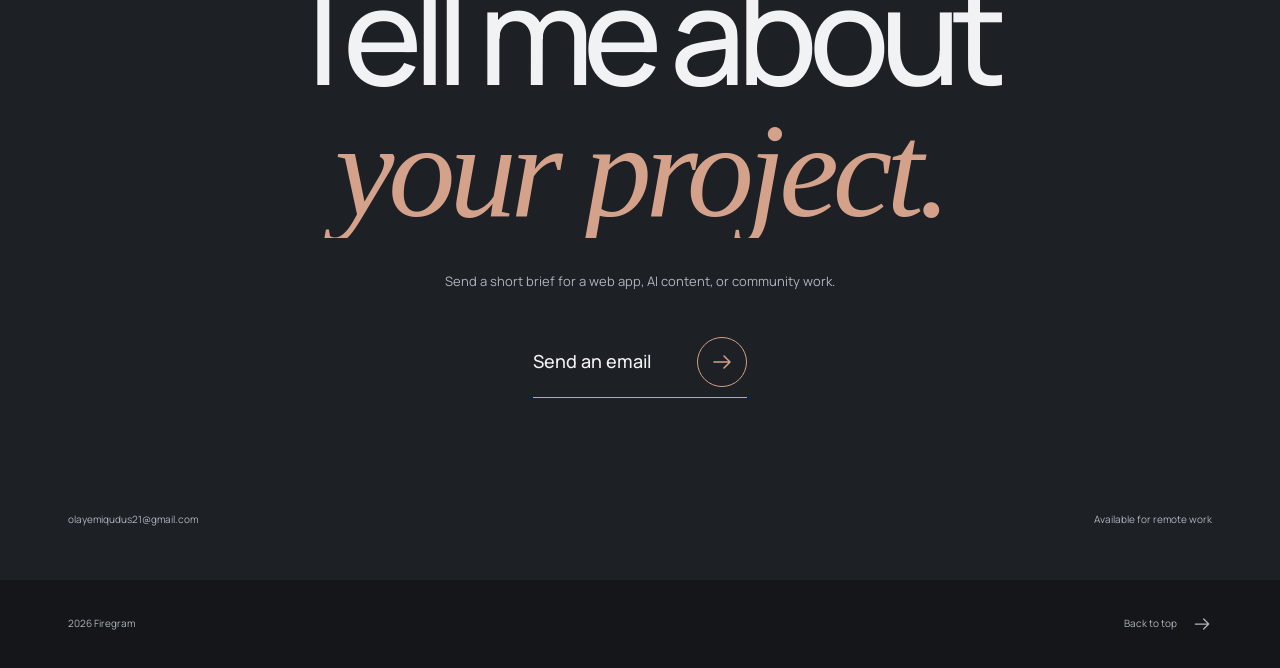
==== commit 5aeb743e: "Update AlphaAILabs responsibilities and restore Apehattan experience" ====
--- a/index.html
+++ b/index.html
@@ -106,7 +106,8 @@
     </section>
     <section class="experience chapter section-pad" id="experience" aria-labelledby="experience-title" data-chapter="03">
       <div class="experience-layout"><div class="experience-heading" data-reveal><p class="eyebrow">03 / Experience</p><h2 id="experience-title">Work<br><span class="serif-word">experience.</span></h2><p>Project and community roles since 2019.</p></div><div class="experience-list">
-        <article class="experience-row" data-reveal><span class="experience-date">2025 – Present</span><div><p class="experience-company"><a href="https://x.com/alphaailabs" target="_blank" rel="noopener noreferrer">AlphaAILabs ↗</a></p><h3>Community Manager</h3><p>Working with AlphaAILabs on community management and engagement. Around 368 days with the team.</p></div><span class="role-marker" aria-label="Current role">Now</span></article>
+        <article class="experience-row" data-reveal><span class="experience-date">2025 – Present</span><div><p class="experience-company"><a href="https://x.com/alphaailabs" target="_blank" rel="noopener noreferrer">AlphaAILabs ↗</a></p><h3>Community Manager</h3><p>I develop and execute the ambassadors campaign strategy, oversee community operations, and recruit trusted core members into leadership roles to strengthen coordination and community ownership.</p></div><span class="role-marker" aria-label="Current role">Now</span></article>
+        <article class="experience-row" data-reveal><span class="experience-date">2023 – 2024</span><div><p class="experience-company">Apehattan City</p><h3>Project Manager</h3><p>I supported project coordination, team communication, and community-facing execution for the GameFi project.</p></div></article>
         <article class="experience-row" data-reveal><span class="experience-date">2023 – 2024</span><div><p class="experience-company">Web3 community projects</p><h3>Community Manager</h3><p>I managed community channels, led moderators, hosted AMAs and Spaces, and tracked member feedback.</p></div></article>
         <article class="experience-row" data-reveal><span class="experience-date">2023 – 2024</span><div><p class="experience-company">SHIBU Doge Mascot</p><h3>Assistant Project Manager</h3><p>I helped with project plans, content, member support, and outreach.</p></div></article>
         <article class="experience-row" data-reveal><span class="experience-date">2022</span><div><p class="experience-company">Wallchain Labs</p><h3>Social Partner & Moderator</h3><p>I supported a community of more than 3,000 members with product help and scam prevention.</p></div></article>
